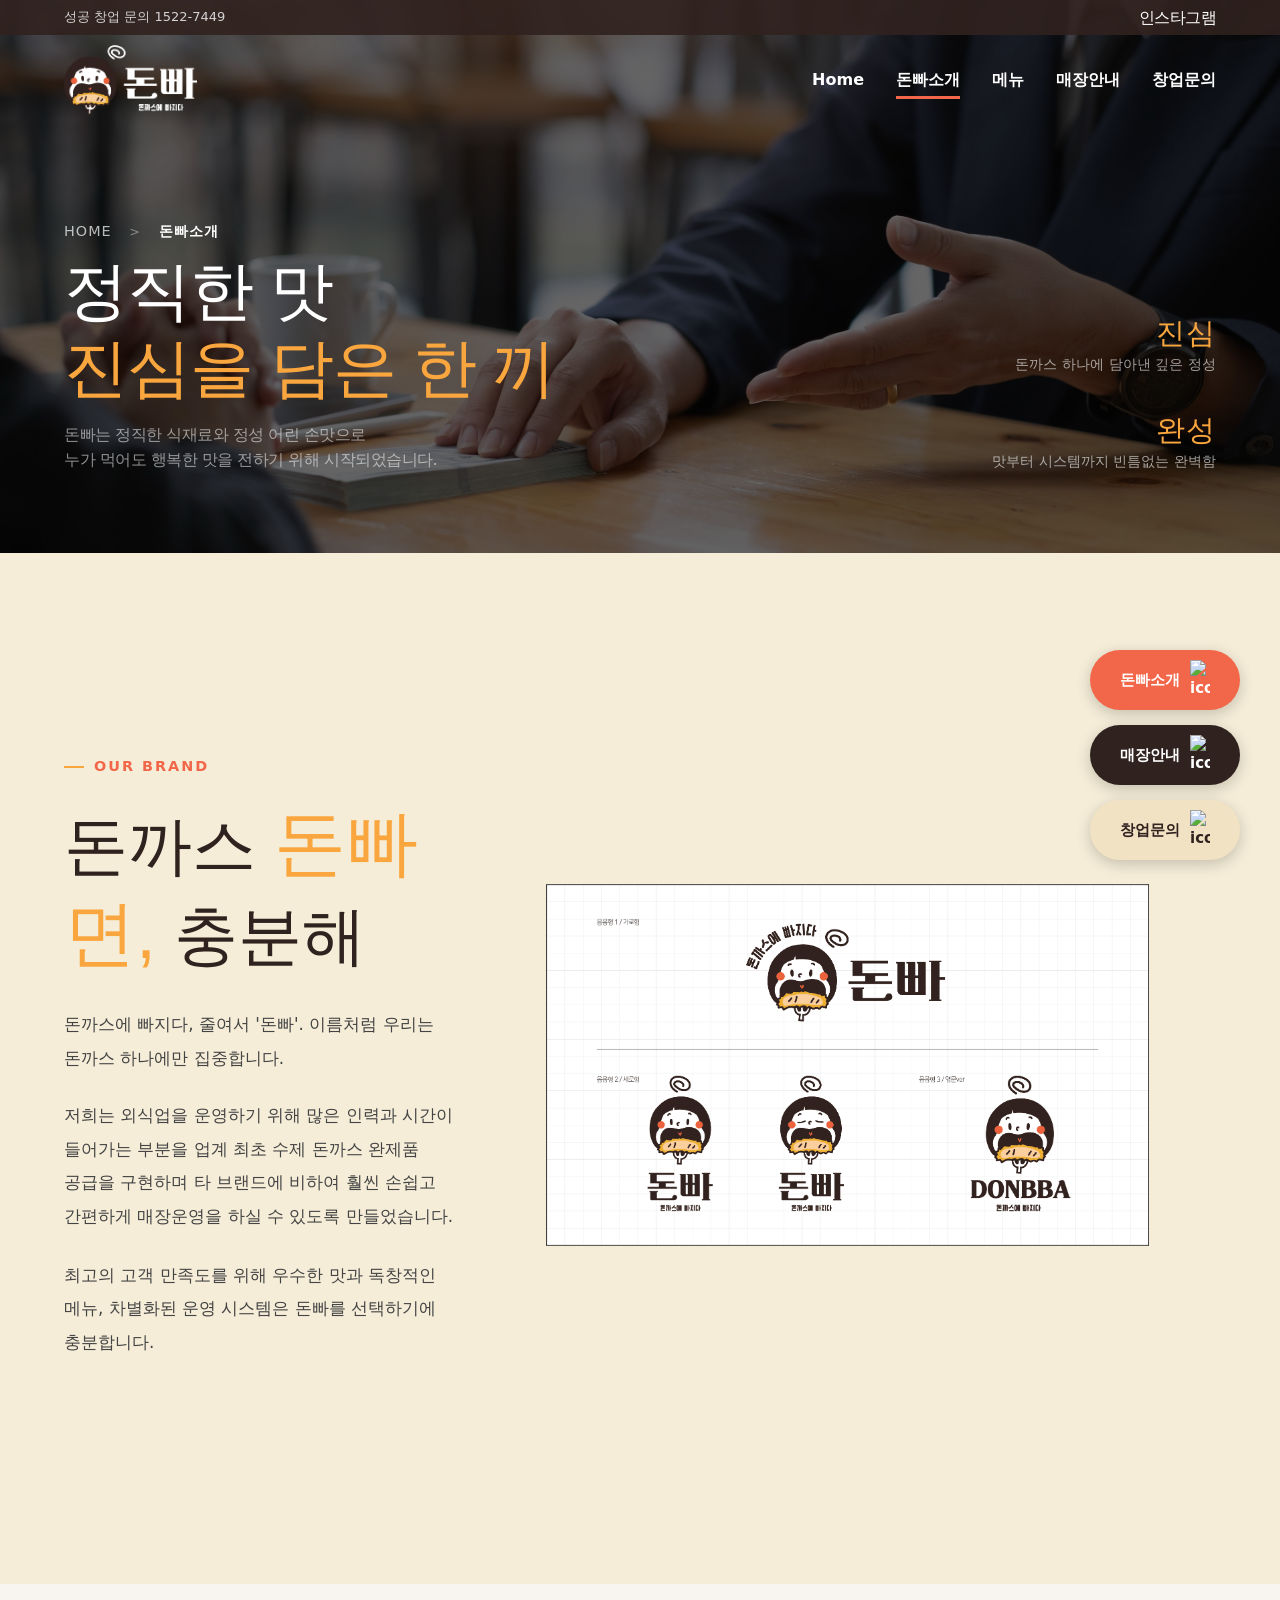
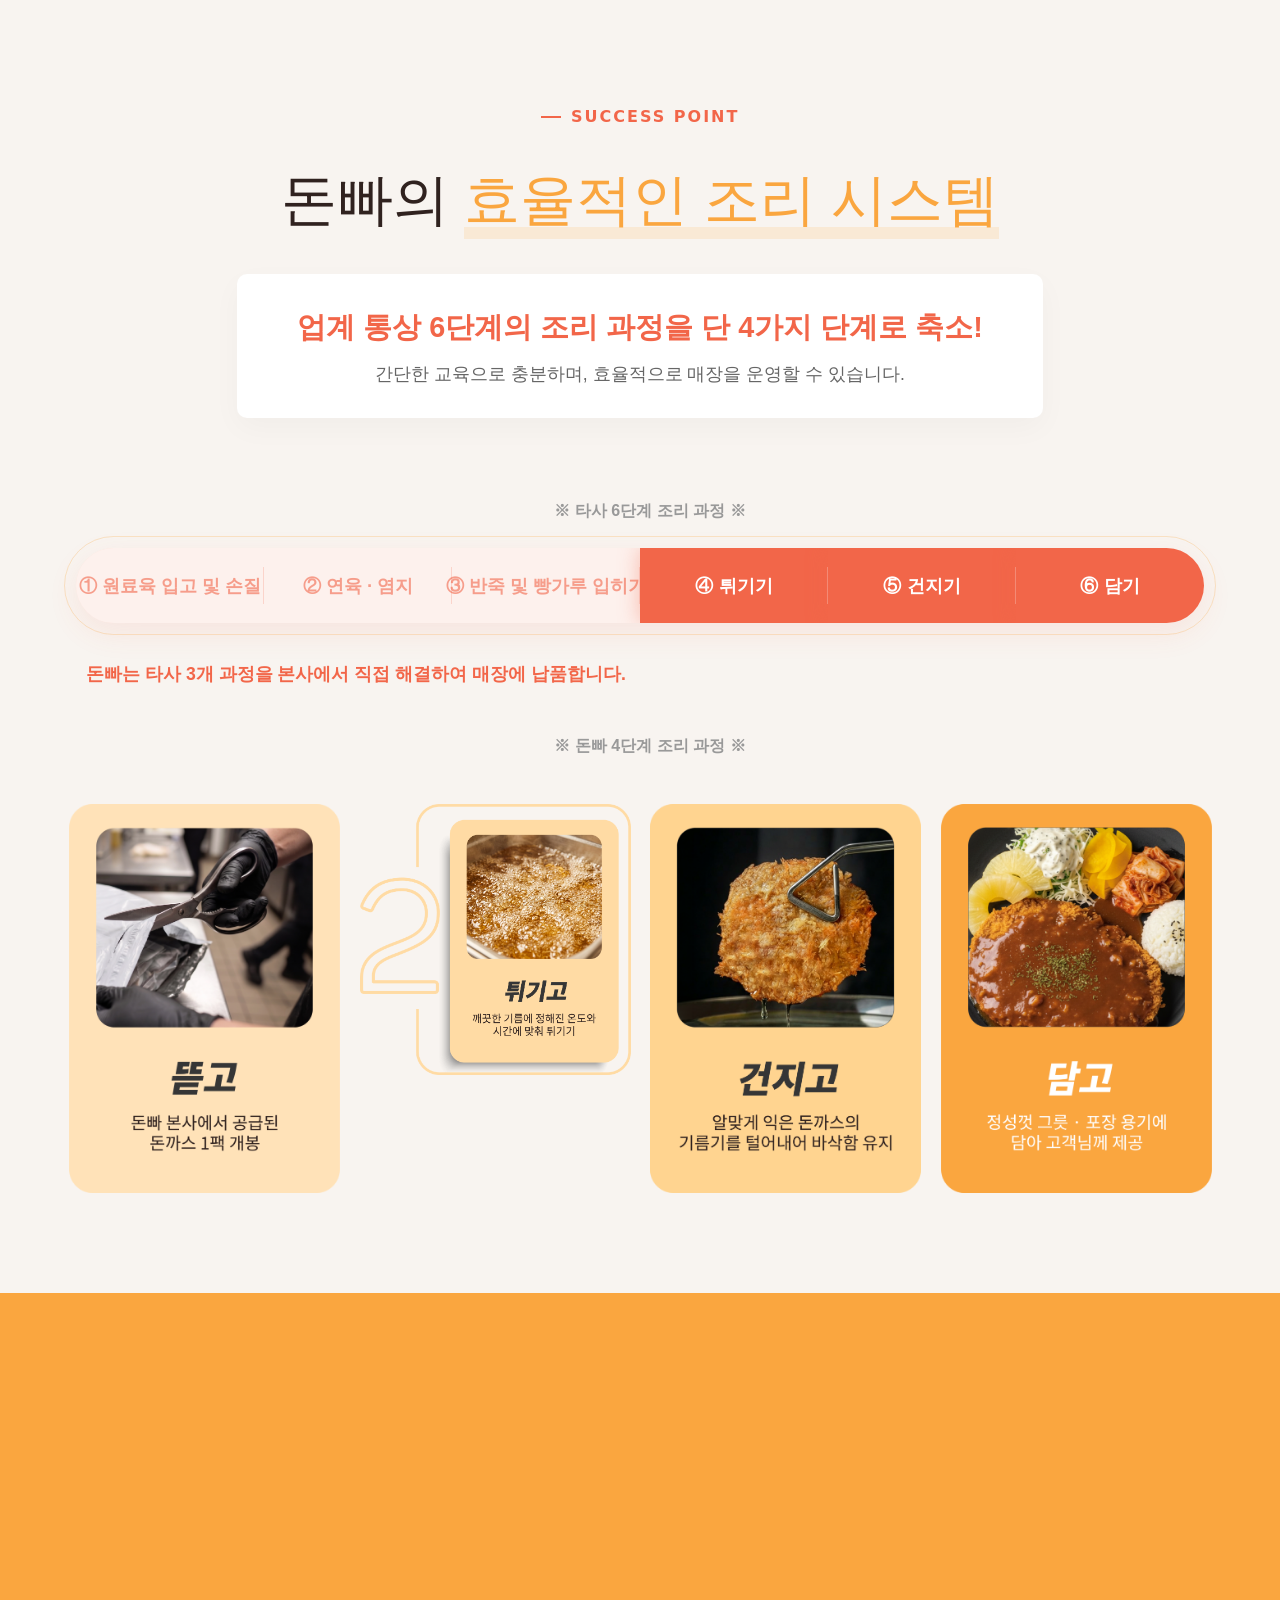
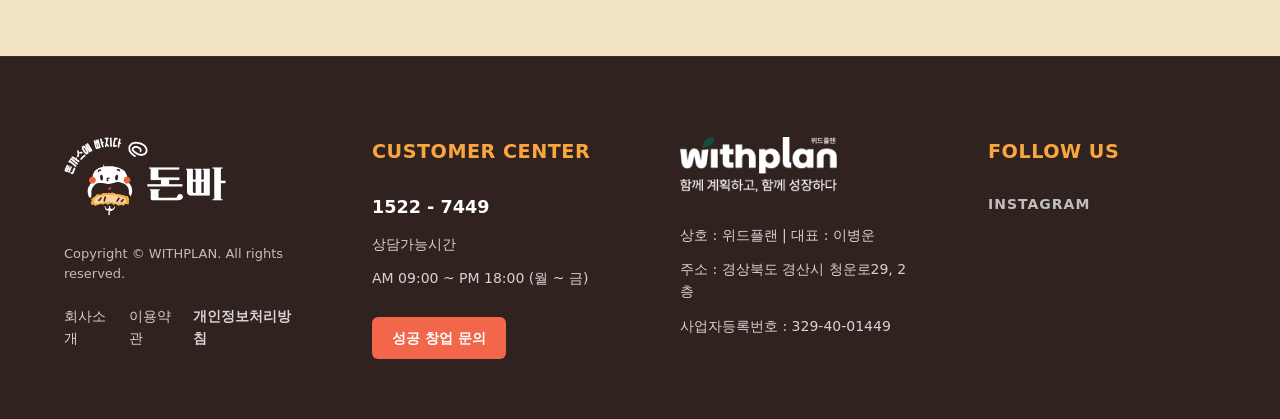
==== about.html @ 7553da56 "5월 4일 수정 1차" ====
<!DOCTYPE html>
<html lang="ko">

<head>
    <meta charset="UTF-8">
    <meta name="viewport" content="width=device-width, initial-scale=1.0">
    <title>돈빠소개 | 돈까스에 빠지다</title>
    <link rel="stylesheet" href="css/common.css">
    <link rel="stylesheet" href="css/about.css">
    <link rel="icon" href="Image/파비콘.svg" type="image/svg+xml">
    <link href="https://cdn.jsdelivr.net/npm/remixicon@3.5.0/fonts/remixicon.css" rel="stylesheet">
</head>

<body>
    <div class="top-bar">
        <div class="info">성공 창업 문의 1522-7449</div>
        <div class="sns">
            <a href="https://www.instagram.com/don_bba/" target="_blank" rel="noopener noreferrer">
                <i class="ri-instagram-line"></i> <span>인스타그램</span>
            </a>
        </div>
    </div>
    <header id="main-header">
        <div class="logo">
            <a href="index.html">
                <img src="Image/돈빠_로고_화이트.png" alt="돈빠 로고">
            </a>
        </div>
        <nav>
            <ul class="nav-links">
                <li><a href="index.html">Home</a></li>
                <li><a href="about.html" class="active">돈빠소개</a></li>
                <li><a href="menu.html">메뉴</a></li>
                <li><a href="store.html">매장안내</a></li>
                <li><a href="franchise.html">창업문의</a></li>
            </ul>
        </nav>
    </header>

    <div class="floating-banners">
        <a href="about.html" class="floating-banner banner-red">돈빠소개 <img
                src="https://img.icons8.com/ios-filled/50/ffffff/book.png" alt="icon"></a>
        <a href="store.html" class="floating-banner banner-black">매장안내 <img
                src="https://img.icons8.com/ios-filled/50/ffffff/exterior.png" alt="icon"></a>
        <a href="franchise.html" class="floating-banner banner-yellow">창업문의 <img
                src="https://img.icons8.com/ios-filled/50/000000/news.png" alt="icon"></a>
    </div>

    <section class="sub-hero" style="background-image: url('Image/회사소개_대문.webp');">
        <div class="sub-hero-overlay"></div>
        <div class="menu-hero-container">
            <div class="menu-hero-content-left reveal">
                <div class="menu-hero-breadcrumb">
                    <a href="index.html">HOME</a> <span>&gt;</span> <a href="about.html">돈빠소개</a>
                </div>
                <h1 class="menu-hero-title">
                    <span class="text-white">정직한 맛</span><br>
                    <span class="text-primary">진심을 담은 한 끼</span>
                </h1>
                <p class="menu-hero-desc">
                    돈빠는 정직한 식재료와 정성 어린 손맛으로<br>
                    누가 먹어도 행복한 맛을 전하기 위해 시작되었습니다.
                </p>
            </div>
            <div class="menu-hero-content-right reveal">
                <div class="menu-hero-stat">
                    <div class="stat-value brand-font">진심</div>
                    <div class="stat-label">돈까스 하나에 담아낸 깊은 정성</div>
                </div>
                <div class="menu-hero-stat">
                    <div class="stat-value brand-font">완성</div>
                    <div class="stat-label">맛부터 시스템까지 빈틈없는 완벽함</div>
                </div>
            </div>
        </div>
    </section>

    <main>
        <section class="section reveal">
            <div class="container">
                <div class="brand-section">
                    <div class="brand-text">
                        <div class="subtitle" style="margin-bottom: 20px;">OUR BRAND</div>
                        <h2 class="brand-title">
                            돈까스 <em>돈빠면,</em> <span>충분해</span>
                        </h2>
                        <p class="brand-body" style="font-weight: 500; margin-bottom: 24px;">돈까스에 빠지다, 줄여서 '돈빠'. 이름처럼
                            우리는
                            돈까스 하나에만 집중합니다.</p>
                        <p class="brand-body">
                            저희는 외식업을 운영하기 위해 많은 인력과 시간이 들어가는 부분을 업계 최초 수제 돈까스 완제품 공급을 구현하며 타 브랜드에 비하여 훨씬 손쉽고 간편하게 매장운영을
                            하실 수 있도록 만들었습니다.
                        </p>
                        <p class="brand-body">
                            최고의 고객 만족도를 위해 우수한 맛과 독창적인 메뉴, 차별화된 운영 시스템은 돈빠를 선택하기에 충분합니다.
                        </p>

                    </div>

                    <div class="brand-feature-graphic">
                        <picture>
                            <source srcset="Image/돈빠_로고_유형_모바일.webp" media="(max-width: 768px)">
                            <img src="Image/돈빠_로고_유형.webp" alt="돈빠 공식 로고" class="brand-logo-img">
                        </picture>
                    </div>
                </div>
            </div>
        </section> <!-- Close the BRAND section -->

        <section class="cooking-system-section reveal">
            <div class="container">
                <div class="cooking-system-header">
                    <span class="subtitle reveal">SUCCESS POINT</span>
                    <h2 class="cooking-system-title">돈빠의 <span>효율적인 조리 시스템</span></h2>
                    <div class="cooking-system-subtitle-box">
                        <h3>업계 통상 6단계의 조리 과정을<br class="mobile-br"> 단 4가지 단계로 축소!</h3>
                        <p>간단한 교육으로 충분하며, 효율적으로 <br class="mobile-br">매장을 운영할 수 있습니다.</p>
                    </div>
                </div>

                <div class="comparison-container reveal">
                    <div class="bar-label-top">※ 타사 6단계 조리 과정 ※</div>
                    <div class="comparison-bar-wrapper">
                        <div class="comparison-bar">
                            <div class="bar-item muted reveal">① 원료육 입고 <br class="mobile-br"> 및 손질</div>
                            <div class="bar-item muted reveal">② 연육 · 염지</div>
                            <div class="bar-item muted reveal">③ 반죽 및 <br class="mobile-br">빵가루 입히기</div>
                            <div class="mobile-comparison-msg">
                                <i class="ri-arrow-up-s-line"></i>
                                <span>돈빠는 타사 3개 과정을 본사에서 직접 해결하여 <br class="mobile-br"> 매장에 납품합니다.</span>
                            </div>
                            <div class="bar-item highlight reveal">④ 튀기기</div>
                            <div class="bar-item highlight reveal">⑤ 건지기</div>
                            <div class="bar-item highlight reveal">⑥ 담기</div>
                        </div>
                    </div>

                    <div class="comparison-info-text">
                        <i class="ri-checkbox-circle-fill"></i>
                        돈빠는 타사 3개 과정을 본사에서 직접 해결하여 매장에 납품합니다.
                    </div>
                </div>

                <div class="bar-label-top cooking-system-grid-label">※ 돈빠 4단계 조리 과정 ※</div>
                <div class="cooking-steps-grid reveal">
                    <!-- Step 1 -->
                    <div class="step-card reveal">
                        <div class="step-img-box">
                            <img src="Image/about/1단계.webp" alt="1단계">
                        </div>
                    </div>

                    <!-- Step 2 -->
                    <div class="step-card reveal">
                        <div class="step-img-box">
                            <img src="Image/about/2단계.webp" alt="2단계">
                        </div>
                    </div>

                    <!-- Step 3 -->
                    <div class="step-card reveal">
                        <div class="step-img-box">
                            <img src="Image/about/3단계.webp" alt="3단계">
                        </div>
                    </div>

                    <!-- Step 4 -->
                    <div class="step-card reveal">
                        <div class="step-img-box">
                            <img src="Image/about/4단계.webp" alt="4단계">
                        </div>
                    </div>
                </div>
            </div>

            <div class="efficiency-grid">
                <div class="efficiency-container">
                    <div class="efficiency-item reveal">
                        <div class="efficiency-icon">
                            <i class="ri-money-dollar-circle-line"></i>
                        </div>
                        <div class="efficiency-text">
                            <h5>인건비 절감 <span class="eng-tag">LABOR SAVING</span></h5>
                            <p>쉽고 간단한 조리 방식으로 인력을 최소화하여 <br class="pc-br">매장의 인건비 부담을<br class="mobile-br">획기적으로 낮췄습니다.</p>
                        </div>
                    </div>
                    <div class="efficiency-item reveal">
                        <div class="efficiency-icon">
                            <i class="ri-time-line"></i>
                        </div>
                        <div class="efficiency-text">
                            <h5>조리시간 단축 <span class="eng-tag">TIME SAVING</span></h5>
                            <p>간편한 조리 공정으로 고객 대기 시간을 줄이고 높은 회전율로 매장의 수익성을 높입니다.</p>
                        </div>
                    </div>
                    <div class="efficiency-item reveal">
                        <div class="efficiency-icon">
                            <i class="ri-hand-heart-line"></i>
                        </div>
                        <div class="efficiency-text">
                            <h5>업무강도 완화 <span class="eng-tag">EFFORT SAVING</span></h5>
                            <p>본사에서 원재료를 공급하여 매장에서의 조리 난이도와 노동 강도를 대폭 줄였습니다.</p>
                        </div>
                    </div>
                </div>
            </div>
        </section>

        <section class="history-section">
            <div class="container">
                <div class="section-title-wrap">
                    <span class="subtitle reveal">OUR JOURNEY</span>
                    <h2 class="history-title reveal">돈빠의 맞춤형 <em>성공 창업!</em></h2>
                </div>

                <div class="history-list">
                    <!-- Item 1 -->
                    <div class="history-item reveal">
                        <div class="history-left">
                            <div class="history-num">01</div>
                            <div class="history-title-box">
                                <span class="history-date">SYSTEM 01</span>
                                <h4>1인 소자본 창업<br>키오스크 & 태블릿 시스템</h4>
                            </div>
                        </div>
                        <div class="history-right">
                            <p>최신 무인 결제 및 셀프서비스 방식으로 인건비 부담은 획기적으로 낮추고 매장 운영 효율은 극대화했습니다.</p>
                        </div>
                    </div>

                    <!-- Item 2 -->
                    <div class="history-item reveal">
                        <div class="history-left">
                            <div class="history-num">02</div>
                            <div class="history-title-box">
                                <span class="history-date">COST SAVING 02</span>
                                <h4>최소비용 업종변경 가능</h4>
                            </div>
                        </div>
                        <div class="history-right">
                            <p>기존에 사용하시던 인테리어와 집기를 최대한 활용할 수 있도록 설계하여, 초기 투자 비용의 불필요한 거품을 뺏습니다.</p>
                        </div>
                    </div>

                    <!-- Item 3 -->
                    <div class="history-item reveal">
                        <div class="history-left">
                            <div class="history-num">03</div>
                            <div class="history-title-box">
                                <span class="history-date">FREEDOM 03</span>
                                <h4>인테리어 자체 시공 가능</h4>
                            </div>
                        </div>
                        <div class="history-right">
                            <p>가맹 본사는 인테리어 회사가 아닙니다. 인테리어 및 집기류 전체 자체 시공을 적극 권장합니다.</p>
                        </div>
                    </div>

                    <!-- Item 4 -->
                    <div class="history-item reveal">
                        <div class="history-left">
                            <div class="history-num">04</div>
                            <div class="history-title-box">
                                <span class="history-date">SYSTEM 04</span>
                                <h4>투자형 매장 창업 가능</h4>
                            </div>
                        </div>
                        <div class="history-right">
                            <p>본사에서 제공하는 규격화된 제품과 표준화된 레시피를 통해 초보자도 손쉬운 조리가 가능하며, 투자형 매장 창업이 가능합니다.</p>
                        </div>
                    </div>
                    <div class="history-footer reveal">
                        <h3>본사의 체계적인 <br class="mo-br">시스템으로 <em>든든하게!</em></h3>
                        <p>매장 상황을 직접파악하고 <br class="mo-br">점주님과 함께 문제를 해결하며<br>지속 가능한 성장을 만들어갑니다.</p>
                    </div>
                </div> <!-- End container -->
        </section>

    </main>

    <footer>
        <div class="footer-container">
            <!-- Brand Column -->
            <div class="footer-brand">
                <div class="footer-logo">
                    <img src="Image/돈빠_로고_푸터.png" alt="돈빠 로고">
                </div>
                <div class="footer-copyright">
                    Copyright © WITHPLAN. All rights reserved.
                </div>
                <div class="footer-brand-links">
                    <a href="about.html">회사소개</a>
                    <a href="terms.html">이용약관</a>
                    <a href="privacy.html" class="bold">개인정보처리방침</a>
                </div>
            </div>

            <!-- Customer Center Column -->
            <div class="footer-customer">
                <h4 class="footer-col-title">CUSTOMER CENTER</h4>
                <ul class="footer-info-list">
                    <li><strong>1522 - 7449</strong></li>
                    <li>상담가능시간</li>
                    <li>AM 09:00 ~ PM 18:00 (월 ~ 금)</li>
                </ul>
                <a href="franchise.html" class="footer-btn">성공 창업 문의</a>
            </div>

            <!-- Company Info Column -->
            <div class="footer-company">
                <div class="footer-company-logo">
                    <img src="Image/logo_withplan.png" alt="Withplan Logo">
                </div>
                <ul class="footer-info-list">
                    <li>상호 : 위드플랜 | 대표 : 이병운</li>
                    <li>주소 : 경상북도 경산시 청운로29, 2층</li>
                    <li>사업자등록번호 : 329-40-01449</li>
                </ul>
            </div>

            <!-- Follow Us Column -->
            <div class="footer-follow">
                <h4 class="footer-col-title">FOLLOW US</h4>
                <div class="footer-social-links">
                    <a href="https://www.instagram.com/don_bba/" target="_blank">INSTAGRAM</a>
                </div>
            </div>
        </div>
    </footer>

    <script src="js/common.js"></script>
</body>

</html>
---- css/common.css ----
@import url('//fonts.googleapis.com/earlyaccess/notosanskr.css');

@font-face {
    font-family: 'HsSaemaul';
    src: url('https://cdn.jsdelivr.net/gh/projectnoonnu/noonfonts_2108@1.1/HSSaemaul-Regular.woff') format('woff');
    font-weight: normal;
    font-display: swap;
}

:root {

    --primary-color: #FAA63F;
    /* Main 1 */
    --primary-hover: #F26649;
    /* Sub 1 as hover */
    --bg-color: #F5EDD8;

    --text-color: #30221F;
    /* Main 2 */

    --text-muted: #F26649;
    /* Sub 1 */
    --white: #FFFFFF;
    /* Sub 2 */
    --glass-bg: rgba(255, 255, 255, 0.8);
    --shadow: 0 10px 30px rgba(0, 0, 0, 0.08);

    --section-padding: 100px 5%;
    --container-width: 1500px;

    --transition: transform 0.3s cubic-bezier(0.4, 0, 0.2, 1), opacity 0.3s cubic-bezier(0.4, 0, 0.2, 1), background-color 0.3s cubic-bezier(0.4, 0, 0.2, 1), border-color 0.3s cubic-bezier(0.4, 0, 0.2, 1);

    --delay-1: 0.1s;
    --delay-2: 0.2s;
    --delay-3: 0.3s;
}

/* Global Modal System */
.modal {
    display: none;
    position: fixed;
    z-index: 3000;
    left: 0;
    top: 0;
    width: 100%;
    height: 100%;
    background-color: rgba(0, 0, 0, 0.9);
    align-items: center;
    justify-content: center;
    opacity: 0;
    transition: opacity 0.3s ease-out;
}

.modal.show {
    display: flex;
    opacity: 1;
}

.modal-content {
    width: auto;
    max-width: 95%;
    max-height: 95vh;
    border-radius: 12px;
    box-shadow: 0 0 30px rgba(0, 0, 0, 0.5);
    background: #fff;
    padding: 40px;
    transform: scale(0.95);
    transition: transform 0.3s cubic-bezier(0.34, 1.56, 0.64, 1);
    overflow-y: auto;
}

.modal-image .modal-content {
    background: transparent !important;
    border: none !important;
    padding: 0 !important;
    max-width: 95%;
    max-height: 95vh;
    width: auto !important;
    height: auto !important;
    border-radius: 0;
    box-shadow: none;
    overflow: visible;
    object-fit: contain;
}

.modal-image .modal-content img,
.modal-image img.modal-content {
    display: block;
    max-width: 100%;
    max-height: 95vh;
    width: auto;
    height: auto;
    object-fit: contain;
}


.modal.show .modal-content {
    transform: scale(1);
}

.close-modal {
    position: absolute;
    top: 30px;
    right: 40px;
    color: #f1f1f1;
    font-size: 45px;
    font-weight: 300;
    cursor: pointer;
    transition: color 0.3s;
    z-index: 3001;
    line-height: 1;
}

.close-modal:hover {
    color: var(--primary-color);
}

* {
    margin: 0;
    padding: 0;
    box-sizing: border-box;
}

html {
    overflow-x: hidden;
}

body {
    font-family: 'Noto Sans KR', -apple-system, BlinkMacSystemFont, system-ui, Roboto, sans-serif;
    background-color: var(--bg-color);
    color: var(--text-color);
    line-height: 1.6;
    overflow-x: hidden;
    animation: fadeInPage 0.8s ease-in-out;
}

@keyframes fadeInPage {
    from {
        opacity: 0;
    }

    to {
        opacity: 1;
    }
}

h1,
h2,
h3,
.brand-font {
    font-family: 'HsSaemaul', sans-serif;
    font-weight: 700;
}

a {
    text-decoration: none;
    color: inherit;
    transition: var(--transition);
}

ul {
    list-style: none;
}

.container {
    max-width: var(--container-width);
    margin: 0 auto;
    width: 100%;
}

.top-bar {
    height: 35px;
    background: rgba(48, 34, 31, 0.9);
    color: var(--white);
    font-size: 13px;
    display: flex;
    align-items: center;
    justify-content: space-between;
    padding: 0 5%;
    position: fixed;
    top: 0;
    left: 0;
    width: 100%;
    z-index: 1001;
}

.top-bar .info {
    opacity: 0.8;
}

.top-bar .sns {
    display: flex;
    gap: 15px;
}

.top-bar .sns a {
    opacity: 1;
    display: flex;
    align-items: center;
    gap: 5px;
    height: 100%;
}

.top-bar .sns a i {
    font-size: 1rem;
    line-height: 1;
}

.top-bar .sns a span {
    font-size: 16px;
    font-weight: 500;
    line-height: 1;
    margin-bottom: -1px;
    /* Visual baseline adjustment */
    letter-spacing: -0.5px;
}

header {
    position: fixed;
    top: 35px;
    left: 0;
    width: 100%;
    height: 90px;
    display: flex;
    align-items: center;
    justify-content: space-between;
    padding: 0 5%;
    background: transparent;
    z-index: 1000;
    transition: var(--transition);
    animation: fadeInDown 0.8s ease-out forwards;

}

@keyframes fadeInDown {
    from {
        opacity: 0;
        transform: translateY(-20px);
    }

    to {
        opacity: 1;
        transform: translateY(0);
    }
}

header.scrolled {
    background: rgba(48, 34, 31, 0.9);
    height: 80px;
    box-shadow: 0 2px 10px rgba(0, 0, 0, 0.1);
}

header.scrolled .logo,
header.scrolled .nav-links li a {
    color: #ffffff;
}

.logo {
    display: flex;
    align-items: center;
}

.logo a {
    display: flex;
    align-items: center;
}

.logo img {
    height: 70px;
    width: auto;
    transition: var(--transition);
}

header.scrolled .logo img {
    height: 60px;
}

.nav-links {
    display: flex;
    gap: clamp(15px, 2.5vw, 35px);
    margin-left: auto;
}

.nav-links li {
    animation: fadeInDown 0.8s ease-out forwards;
    opacity: 0;
}

.nav-links li:nth-child(1) {
    animation-delay: 0.1s;
}

.nav-links li:nth-child(2) {
    animation-delay: 0.2s;
}

.nav-links li:nth-child(3) {
    animation-delay: 0.3s;
}

.nav-links li:nth-child(4) {
    animation-delay: 0.4s;
}

.nav-links li:nth-child(5) {
    animation-delay: 0.5s;
}

.nav-links li:nth-child(6) {
    animation-delay: 0.6s;
}

.nav-links li a {
    color: var(--white);
    font-weight: 600;
    font-size: 16px;
    position: relative;
    padding: 10px 0;
}

.nav-links li a::after {
    content: '';
    position: absolute;
    bottom: 0;
    left: 0;
    width: 0;
    height: 3px;
    background: #F26649;
    /* Sub 1 Color */
    transition: var(--transition);
}

.nav-links li a:hover::after,
.nav-links li a.active::after {
    width: 100%;
}

.menu-toggle {
    display: none;
    flex-direction: column;
    justify-content: space-between;
    width: 30px;
    height: 20px;
    cursor: pointer;
    z-index: 1001;
}

.menu-toggle span {
    display: block;
    width: 100%;
    height: 3px;
    background: var(--text-color);
    border-radius: 3px;
    transition: var(--transition);
}

.menu-toggle.active span:nth-child(1) {
    transform: translateY(8.5px) rotate(45deg);
}

.menu-toggle.active span:nth-child(2) {
    opacity: 0;
}

.menu-toggle.active span:nth-child(3) {
    transform: translateY(-8.5px) rotate(-45deg);
}

.ticker-bar {
    width: 100%;
    height: 50px;
    background: #30221F;
    overflow: hidden;
    display: flex;
    align-items: center;
    border-top: 1px solid rgba(255, 255, 255, 0.05);
}

.ticker-track {
    display: flex;
    white-space: nowrap;
    animation: ticker-infinite 40s linear infinite;
}

.ticker-track span {
    color: #F5EDD8;
    font-size: 14px;
    font-weight: 500;
    padding: 0 30px;
    display: flex;
    align-items: center;
}

.ticker-track .dot {
    color: var(--primary-color);
    font-size: 18px;
    padding: 0;
}

@keyframes ticker-infinite {
    0% {
        transform: translateX(0);
    }

    100% {
        transform: translateX(-33.333%);
    }
}

@media (max-width: 768px) {
    .ticker-bar {
        height: 45px;
    }
}

.floating-banners {
    position: fixed;
    right: 40px;
    bottom: 40px;
    display: flex;
    flex-direction: column;
    gap: 15px;
    z-index: 999;
}

.floating-banner {
    width: 150px;
    height: 60px;
    border-radius: 100px;
    display: flex;
    align-items: center;
    justify-content: center;
    color: var(--white);
    font-size: 15px;
    font-weight: 600;
    box-shadow: 0 4px 15px rgba(0, 0, 0, 0.2);
    cursor: pointer;
    transition: var(--transition);
}

.floating-banner:hover {
    transform: scale(1.05);
}

.banner-red {
    background: #F26649;
    /* Sub 1 */
}

.banner-black {
    background: #30221F;
}

.banner-yellow {
    background: #F2E2C4;
    color: var(--text-color);
}

.floating-banner img {
    width: 20px;
    margin-left: 10px;
}

footer {
    background: #30221F;
    color: var(--white);
    padding: 80px 5% 60px;
    font-size: 14px;
    border-top: 1px solid rgba(255, 255, 255, 0.05);
}

.footer-container {
    max-width: var(--container-width);
    margin: 0 auto;
    display: grid;
    grid-template-columns: repeat(4, 1fr);
    gap: 80px;
}

.footer-col-title {
    font-size: 1.2rem;
    font-weight: 700;
    margin-bottom: 25px;
    color: var(--primary-color);
    letter-spacing: 0.5px;
}

/* Brand Column */
.footer-brand .footer-logo {
    margin-bottom: 20px;
}

.footer-brand .footer-logo img {
    height: 80px;
    width: auto;
}

.footer-brand .footer-copyright {
    font-size: 13px;
    opacity: 0.7;
    margin-bottom: 15px;
}

.footer-brand-links {
    display: flex;
    gap: 15px;
    font-size: 14px;
    margin-top: 20px;
}

.footer-brand-links a {
    opacity: 0.8;
}

.footer-brand-links a.bold {
    font-weight: 700;
}

/* Info List Style */
.footer-info-list {
    list-style: none;
}

.footer-info-list li {
    margin-bottom: 12px;
    line-height: 1.6;
    color: rgba(255, 255, 255, 0.8);
}

.footer-info-list li strong {
    color: var(--white);
    display: block;
    margin-bottom: 3px;
    font-size: 1.1rem;
}

.footer-bank-info {
    margin-bottom: 20px;
}

.footer-bank-info p {
    margin-bottom: 5px;
    font-weight: 600;
}

/* Buttons */
.footer-btn {
    display: inline-block;
    background: var(--primary-hover);
    /* Using the warm red color for the button */
    color: white;
    padding: 10px 20px;
    border-radius: 6px;
    font-weight: 700;
    margin-top: 15px;
    transition: var(--transition);
}

.footer-btn:hover {
    transform: translateY(-2px);
    box-shadow: 0 5px 15px rgba(242, 102, 73, 0.3);
}

/* Social Column */
.footer-social-links {
    display: flex;
    flex-direction: column;
    gap: 12px;
}

.footer-social-links a {
    text-transform: uppercase;
    font-weight: 600;
    letter-spacing: 1px;
    opacity: 0.7;
    transition: var(--transition);
}

.footer-social-links a:hover {
    opacity: 1;
    color: var(--primary-color);
}

@media screen and (max-width: 1200px) {
    .footer-container {
        grid-template-columns: repeat(2, 1fr);
        gap: 40px;
    }
}

@media screen and (max-width: 768px) {
    footer {
        padding: 50px 20px;
    }

    .footer-container {
        grid-template-columns: 1fr;
        gap: 40px;
    }

    .footer-col-title {
        margin-bottom: 15px;
    }
}

@media (max-width: 991px) {
    .grid {
        grid-template-columns: repeat(2, 1fr);
    }

    .hero h1 {
        font-size: 3.5rem;
    }
}

@media (max-width: 1024px) {
    .menu-toggle {
        display: none !important;
    }

    header {
        height: auto;
        min-height: 50px;
        flex-direction: row;
        padding: 12px 5%;
        gap: 0;
        justify-content: center;
    }

    header.scrolled {
        height: auto;
        padding: 10px 5%;
    }

    .logo {
        display: none !important;
    }

    .nav-links {
        position: static;
        width: 100%;
        height: auto;
        background: transparent;
        backdrop-filter: none;
        -webkit-backdrop-filter: none;
        flex-direction: row;
        justify-content: center;
        align-items: center;
        gap: 18px;
        opacity: 1;
        pointer-events: auto;
        display: flex;
        padding: 0;
        margin: 0;
        z-index: 1;
    }

    .nav-links li {
        opacity: 1;
        transform: none;
        animation: none;
    }

    .nav-links li a {
        font-size: 16px;
        font-weight: 700;
        color: var(--white);
        padding: 5px 0;
        white-space: nowrap;
    }

    header.scrolled .nav-links li a {
        color: var(--white);
    }

    @keyframes slideDownFadeIn {
        0% {
            opacity: 0;
            transform: translateY(-20px);
        }

        100% {
            opacity: 1;
            transform: translateY(0);
        }
    }

    .grid {
        grid-template-columns: 1fr;
    }

    .hero h1 {
        font-size: 2.8rem;
    }

    .hero p {
        font-size: 1rem;
    }

    .section {
        padding: 60px 5%;
    }

    .store-list-container {
        grid-template-columns: 1fr;
        height: auto;
    }

    .map-placeholder {
        order: -1;
        height: 300px;
    }
}

.sub-hero {
    min-height: 450px;
    height: auto;
    display: flex;
    align-items: center;
    justify-content: center;
    position: relative;
    padding: 130px 5% 80px; /* 헤더 높이만큼 상단 패딩 추가 */
    overflow: hidden;
    color: var(--white);
    background-size: cover;
    background-position: center;
    text-align: center;
}

.sub-hero-overlay {
    position: absolute;
    top: 0;
    left: 0;
    width: 100%;
    height: 100%;
    background: rgba(0, 0, 0, 0.6); /* 오버레이 농도 최적화 */
    z-index: 1;
}

.sub-hero-content {
    position: relative;
    z-index: 2;
}

.sub-hero h1 {
    font-size: 4rem;
    margin-bottom: 15px;
}

.sub-hero p {
    font-size: 1.0rem;
    opacity: 0.9;
}

.menu-hero-container {
    display: flex;
    justify-content: space-between;
    align-items: flex-end;
    width: 100%;
    padding-top: 30px;
    position: relative;
    z-index: 2;
    text-align: left;
}

.menu-hero-content-left {
    display: flex;
    flex-direction: column;
}

.menu-hero-breadcrumb {
    color: rgba(255, 255, 255, 0.7);
    font-size: 0.9rem;
    font-weight: 500;
    margin-top: 60px;
    margin-bottom: 10px;
    letter-spacing: 1px;
}

.menu-hero-breadcrumb a {
    color: inherit;
    transition: var(--transition);
    position: relative;
    padding-bottom: 2px;
}

.menu-hero-breadcrumb a:hover {
    color: #ffffff;
}

.menu-hero-breadcrumb a::after {
    content: '';
    position: absolute;
    bottom: 0;
    left: 0;
    width: 0;
    height: 1px;
    background: #ffffff;
    transition: var(--transition);
}

.menu-hero-breadcrumb a:hover::after {
    width: 100%;
}

.menu-hero-breadcrumb a:last-child {
    color: #FFFFFF;
    font-weight: 700;
}

.menu-hero-breadcrumb a:last-child::after {
    background: #FAA63F;
}

.menu-hero-breadcrumb span {
    margin: 0 12px;
    color: rgba(255, 255, 255, 0.4);
    font-size: 0.8rem;
}

.menu-hero-title {
    font-size: 4.5rem;
    line-height: 1.2;
    margin-bottom: 25px;
    font-weight: 100;
    letter-spacing: -1px;
}

.menu-hero-title .text-white {
    color: var(--white);
}

.menu-hero-title .text-primary {
    color: #FAA63F;
}

.menu-hero-desc {
    color: rgba(255, 255, 255, 0.6);
    font-size: 1.1rem;
    line-height: 1.6;
    letter-spacing: -0.5px;
}

.menu-hero-content-right {
    display: flex;
    flex-direction: column;
    gap: 40px;
    text-align: right;
}

.menu-hero-content-right.reveal {
    transition-delay: 0.3s;

}

.menu-hero-stat {
    display: flex;
    flex-direction: column;
}

.stat-value {
    color: #FAA63F;
    font-size: 1.8rem;

    line-height: 1;
    font-weight: 100;
    letter-spacing: 1px;
}

.stat-label {
    color: rgba(255, 255, 255, 0.6);
    font-size: 0.9rem;
    margin-top: 5px;
}

@media (max-width: 991px) {
    .menu-hero-container {
        flex-direction: column;
        align-items: flex-start;
        gap: 40px;
        padding: 60px 0;
    }

    .menu-hero-title {
        font-size: 3rem;
    }

    .menu-hero-content-right {
        text-align: left;
        flex-direction: row;
        gap: 30px;
    }
}

@media (max-width: 768px) {
    .stat-value {
        font-size: 1.6rem;
    }
}

.process-grid {
    display: grid;
    grid-template-columns: repeat(3, 1fr);
    gap: 80px 40px;
    margin-top: 20px;
    position: relative;
    width: 100%;
}

.process-item {
    position: relative;
    text-align: left;
    background: #FFF8EC;
    padding: 60px 40px;
    border-radius: 30px;
    box-shadow: 0 10px 30px rgba(0, 0, 0, 0.03);
    border: 1px solid rgba(0, 0, 0, 0.03);
    transition: all 0.4s cubic-bezier(0.175, 0.885, 0.32, 1.275);
    overflow: hidden;
}

.process-item:hover {
    transform: translateY(-12px);
    box-shadow: 0 20px 50px rgba(201, 114, 10, 0.12);
    border-color: rgba(201, 114, 10, 0.2);
    z-index: 2;
}

.process-num {
    font-size: 6rem;
    font-weight: 900;
    color: rgba(44, 32, 22, 0.04);
    position: absolute;
    top: 10px;
    left: 30px;
    margin: 0;
    line-height: 1;
    z-index: 1;
    font-family: 'HsSaemaul', sans-serif;
}

.process-icon {
    font-size: 2.2rem;
    color: #FAA63F;
    margin-top: 40px;
    position: relative;
    z-index: 2;
    display: block;
}

.process-item h4 {
    font-size: 1.4rem;
    font-weight: 800;
    margin-bottom: 15px;
    color: #30221F;
}

.process-item p {
    font-size: 1.1rem;
    line-height: 1.7;
    font-weight: 500;
    color: #666;
    word-break: keep-all;
    margin: 0;
    width: 100%;
    position: relative;
    z-index: 2;
}

.process-section {
    padding: 120px 5%;
    width: 100%;
    background-color: #F5EDD8;
    text-align: center;
}

@keyframes fadeInUp {
    from {
        opacity: 0;
        transform: translateY(30px);
    }

    to {
        opacity: 1;
        transform: translateY(0);
    }
}

.reveal {
    opacity: 0;
    transform: translateY(30px);
    transition: opacity 0.8s ease-out, transform 0.8s ease-out;
    will-change: transform, opacity;
}

.reveal.active {
    opacity: 1;
    transform: translateY(0);
}

.section-divider {
    width: 100%;
    height: 1px;
    background-color: rgba(44, 32, 22, 0.1);
    margin: 0 auto;
}

.section {
    padding: var(--section-padding);
}

.section-title {
    text-align: center;
    margin-bottom: 60px;
}

.section-title h2 {
    font-size: 2.5rem;
    margin-bottom: 10px;
}

.section-header.left-align {
    text-align: left;
    margin-bottom: 50px;
}

.section-header.left-align h2 {
    font-size: 2.6rem;
    font-weight: 100;
}

.subtitle {
    display: inline-block;
    color: #F26649;
    font-size: 0.9rem;
    font-weight: 700;
    letter-spacing: 2px;
    position: relative;
    padding-left: 30px;
}

.subtitle::before {
    content: '';
    position: absolute;
    left: 0;
    top: 50%;
    transform: translateY(-50%);
    width: 20px;
    height: 2px;
    background-color: var(--primary-color);
}

.section-title .divider {
    display: none;

}

.grid {
    display: grid;
    grid-template-columns: repeat(3, 1fr);
    gap: 30px;
}

.card {
    background: var(--white);
    padding: 40px;
    border-radius: 20px;
    box-shadow: var(--shadow);
    transition: var(--transition);
    text-align: center;
}

.card:hover {
    transform: translateY(-10px);
}

.card-icon {
    font-size: 3rem;
    margin-bottom: 20px;
    display: block;
}

.card h3 {
    margin-bottom: 15px;
}

.origin-header {
    text-align: left;
    margin-bottom: 40px;
}

.origin-subtitle {
    display: inline-block;
    color: #F26649;
    /* Sub 1 */
    font-size: 0.9rem;
    font-weight: 700;
    letter-spacing: 2px;
    position: relative;
    padding-left: 30px;
}

.origin-subtitle::before {
    content: '';
    position: absolute;
    left: 0;
    top: 50%;
    transform: translateY(-50%);
    width: 20px;
    height: 2px;
    background-color: #F26649;
    /* Sub 1 */
}

.origin-title {
    font-size: clamp(2.2rem, 3.5vw + 0.5rem, 3rem);
    font-weight: 100;
}

/* [WHY US, MENU GALLERY 등] 밝은 배경 섹션의 타이틀 컬러 */
.origin-title {
    color: #30221F;
}

/* [원산지] 어두운 배경 섹션의 타이틀 컬러 (배경이 30221F 인 곳) */
.origin-section .origin-title {
    color: #ffffff;
}

.origin-title .highlight {
    color: #FAA63F;
    font-size: clamp(2.5rem, 4vw + 0.5rem, 3.4rem);
    font-family: 'HsSaemaul', sans-serif;
    margin-left: 10px;
}

@media screen and (max-width: 640px) {
    .origin-title.mobile-break .highlight {
        display: block !important;
        margin-left: 0 !important;
        margin-top: -15px !important;
    }

    .mo-br {
        display: block !important;
    }
}

.scrolling-bar {
    background-color: #2D1E16;

    overflow: hidden;
    padding: 15px 0;
    white-space: nowrap;
    position: relative;
}

.scrolling-content {
    display: flex;
    flex-wrap: nowrap;
    width: max-content;
    gap: 80px;
    animation: scroll-left 60s linear infinite !important; /* 강제 실행 */
    will-change: transform;
    transform: translateZ(0); /* GPU 가속 */
}

.scroll-item {
    display: inline-flex;
    align-items: center;
    color: #FFFFFF;
    font-size: 1.0rem;
    font-weight: 600;
    padding: 0; /* 패딩 제거 후 부모의 gap으로 간격 조절 */
}

.scroll-item::before {
    content: "•";
    color: #F26649;
    /* Sub 1 */
    margin-right: 20px;
    font-size: 1.2rem;
}

@keyframes scroll-left {
    0% {
        transform: translate3d(0, 0, 0);
    }
    100% {
        transform: translate3d(-50%, 0, 0);
    }
}

/* Utility Classes */
.mo-br {
    display: none;
}

@media screen and (max-width: 768px) {
    .container {
        padding: 0 15px;
    }

    .section {
        padding: 40px 5%;
    }

    .section-title h2 {
        font-size: 2rem;
    }

    .top-bar {
        font-size: 11px;
        padding: 0 10px;
    }

    header {
        padding: 0 15px;
    }

    .logo img {
        height: 50px;
    }

    .floating-banners {
        display: none;
    }

    .process-grid {
        grid-template-columns: 1fr;
        gap: 30px;
        margin-top: 40px;
    }

    .process-item {
        padding: 40px 25px;
    }

    .sub-hero {
        min-height: 200px;
        height: auto;
        padding-top: 80px;
        padding-bottom: 40px;
    }

    .menu-hero-container {
        flex-direction: column;
        align-items: center;
        justify-content: center;
        text-align: center;
        gap: 15px;
    }

    .menu-hero-content-left {
        align-items: center;
        text-align: center;
        width: 100%;
    }

    .menu-hero-content-right {
        flex-direction: row;
        flex-wrap: wrap;
        justify-content: center;
        align-items: flex-end;
        text-align: center;
    }

    .menu-hero-stat {
        align-items: center;
    }

    /* 서브 히어로: 모바일은 타이틀 위주(브레드크럼·스탯 숨김, 본문은 아주 작게) */
    .menu-hero-breadcrumb {
        display: none;
    }

    .menu-hero-content-right {
        display: none;
    }

    .menu-hero-desc {
        display: none;
    }

    .sub-hero h1.menu-hero-title {
        font-size: 2.2rem;
        line-height: 1.2;
        margin-bottom: 0;
        font-weight: 400;
        word-break: keep-all;
    }

    .sub-hero h1.menu-hero-title br {
        display: none;
    }

    .menu-hero-desc br {
        display: none;
    }

    footer {
        padding: 40px 15px 30px;
    }

    .footer-nav {
        flex-wrap: wrap;
        gap: 15px;
        font-size: 13px;
    }

    .footer-info-text,
    .copyright {
        font-size: 12px;
    }

    /* 소제목(영문 라벨) + 메인 타이틀: 모바일에서 간격 촘촘하게 */
    .origin-header .origin-subtitle {
        margin-bottom: 6px !important;
    }

    .origin-header .origin-title {
        margin-top: 0 !important;
    }

    .section-header.left-align .subtitle {
        margin-bottom: 0px !important;
    }

    .section-header.left-align>h2 {
        margin-top: 0 !important;
    }

    .section-title-wrap .subtitle {
        margin-bottom: 6px !important;
    }

    .section-title-wrap .history-title {
        margin-top: 0 !important;
    }

    .contact-info>.origin-subtitle {
        margin-bottom: 6px !important;
    }

    .contact-info>.contact-title {
        margin-top: 0 !important;
    }
}

@media screen and (max-width: 640px) {
    .container {
        padding: 0 20px;
    }

    .section {
        padding: 60px 20px;
    }

    .section-title h2 {
        font-size: 1.8rem;
    }

    .top-bar {
        font-size: 13px;
        padding: 0 15px;
    }

    .top-bar .sns a i {
        font-size: 1.2rem;
    }

    .top-bar .sns a span {
        display: none;
        /* Hide labels on very small screens */
    }

    header {
        height: auto;
        min-height: 50px;
        padding: 12px 15px;
        justify-content: center !important;
        position: fixed !important;
        top: 35px !important; /* 상단 바 높이만큼 유지 */
    }

    .logo {
        display: none !important;
    }

    .menu-toggle {
        position: absolute !important;
        right: 15px !important;
        /* Center toggle vertically in header */
        top: 50% !important;
        transform: translateY(-50%) !important;
    }

    .sub-hero h1.menu-hero-title {
        font-size: 2rem;
        line-height: 1.2;
        word-break: keep-all;
    }

    .footer-nav {
        justify-content: center;
        text-align: center;
    }

    .footer-info-text {
        text-align: center;
    }

    .copyright {
        text-align: center;
    }

    /* Center-align all section headers on mobile */
    .origin-header,
    .section-header.left-align,
    .section-title-wrap {
        text-align: center !important;
        margin-left: auto !important;
        margin-right: auto !important;
        display: flex !important;
        flex-direction: column !important;
        align-items: center !important;
    }

    .subtitle,
    .origin-subtitle {
        padding-left: 0 !important;
        display: inline-block !important;
        text-align: center !important;
    }

    .subtitle::before,
    .origin-subtitle::before {
        display: none !important;
    }

    /* Mobile Footer Optimization & Reordering */
    footer {
        padding: 60px 20px 40px !important;
    }

    .footer-container {
        display: flex !important;
        flex-direction: column !important;
        align-items: center !important;
        text-align: center !important;
        gap: 30px !important;
        position: relative !important;
    }

    /* Use display: contents to reorder children of disparate parents */
    .footer-brand,
    .footer-company {
        display: contents !important;
    }

    .footer-logo {
        display: none !important;
    }

    /* Company Info List */
    .footer-info-list {
        order: 2 !important;
        display: flex !important;
        flex-direction: column !important;
        align-items: center !important;
        gap: 8px !important;
        margin-bottom: 20px !important;
    }

    /* Brand Links (Terms etc.) */
    .footer-brand-links {
        order: 3 !important;
        display: flex !important;
        justify-content: center !important;
        flex-wrap: wrap !important;
        gap: 10px 20px !important;
        margin-top: 10px !important;
    }

    /* Copyright at the very bottom */
    .footer-copyright {
        order: 4 !important;
        margin-top: 5px !important;
        font-size: 11px !important;
        opacity: 0.7;
    }

    /* Hide unnecessary elements on mobile */
    .footer-customer,
    .footer-follow,
    .footer-col-title {
        display: none !important;
    }
}

/* Modal System */
.modal {
    display: none;
    position: fixed;
    z-index: 9999;
    left: 0;
    top: 0;
    width: 100%;
    height: 100%;
    background-color: rgba(0, 0, 0, 0.7);
    backdrop-filter: blur(5px);
    -webkit-backdrop-filter: blur(5px);
    opacity: 0;
    transition: opacity 0.3s ease;
}

.modal.active {
    display: flex;
    align-items: center;
    justify-content: center;
    opacity: 1;
}

.modal-content {
    background-color: #fff;
    width: 90%;
    max-width: 800px;
    max-height: 85vh;
    border-radius: 24px;
    position: relative;
    padding: 50px 40px;
    overflow-y: auto;
    box-shadow: 0 25px 50px -12px rgba(0, 0, 0, 0.25);
    transform: translateY(20px);
    transition: transform 0.3s ease;

    /* 스크롤바 숨기기 */
    -ms-overflow-style: none;
    /* IE and Edge */
    scrollbar-width: none;
    /* Firefox */
}

.modal-content::-webkit-scrollbar {
    display: none;
    /* Chrome, Safari, Opera */
}

.modal.active .modal-content {
    transform: translateY(0);
}

.close-modal {
    position: absolute;
    top: 20px;
    right: 25px;
    font-size: 32px;
    color: #ccc;
    cursor: pointer;
    transition: var(--transition);
}

.close-modal:hover {
    color: var(--text-color);
}

.modal-body {
    line-height: 1.8;
    color: var(--text-color);
    font-weight: 500;
    /* 본문 두께 높임 */
}

.modal-body h2 {
    font-family: 'Noto Sans KR', sans-serif;
    /* 본문 폰트로 변경 */
    font-size: 1.8rem;
    font-weight: 800;
    /* 제목 두께 강조 */
    margin-bottom: 30px;
    text-align: center;
}

.modal-body .policy-section {
    margin-bottom: 25px;
}

.modal-body strong {
    display: block;
    color: var(--primary-hover);
    margin-bottom: 10px;
    font-size: 1.1rem;
    font-weight: 700;
    /* 소제목 두께 강조 */
}

/* Footer Company Logo */
.footer-company-logo {
    margin: 0 0 25px;
    /* 제목이 사라졌으므로 상단 마진을 0으로 조정 */
}

.footer-company-logo img {
    height: 55px;
    /* 35px -> 55px로 확대 */
    width: auto;
    object-fit: contain;
    /* filter: brightness(0) invert(1); <- 필요 시 화이트 톤 주석 해제 */
}

@media screen and (max-width: 768px) {
    .footer-company-logo {
        margin: 10px 0 20px;
        text-align: center;
    }

    .footer-company-logo img {
        height: 45px;
        /* 모바일에서는 살짝 조절 */
    }
}

@media screen and (max-width: 768px) {
    .modal-content {
        padding: 40px 20px;
        width: 95%;
    }
}
---- css/about.css ----
.mobile-br {
    display: none;
}

.pc-br {
    display: block;
}

.brand-section {
    padding: 100px 0;
    display: grid;
    grid-template-columns: 0.75fr 1.25fr;
    /* Further expand right side for logo as requested */
    gap: 80px;
    align-items: center;
    width: 100%;
}

.brand-feature-graphic {
    position: relative;
    border-radius: 0;
    overflow: hidden;
    padding: 0;
    /* Remove padding to maximize logo size */
    display: flex;
    justify-content: center;
    align-items: center;
    width: 100%;
}

.brand-logo-img {
    width: 90%;
    height: auto;
    object-fit: contain;
    /* Don't crop the logo */
    image-rendering: -webkit-optimize-contrast;
    /* Enhance sharpness for logos */
    image-rendering: crisp-edges;
    transition: var(--transition);
}




.brand-title {
    font-size: 4rem;
    font-weight: 100;
    line-height: 1.25;
    color: #30221F;
    margin-bottom: 30px;
    letter-spacing: px;
}

.brand-title em {
    font-size: 4.5rem;
    font-style: normal;
    color: #FAA63F;
}

.brand-body {
    font-size: 1.05rem;
    line-height: 2;
    color: #444;
    font-weight: 400;
    margin-bottom: 25px;
    word-break: keep-all;
}



@media(max-width: 960px) {
    .brand-section {
        grid-template-columns: 1fr;
        padding: 60px 5%;
    }
}

.values-grid {
    display: grid;
    grid-template-columns: repeat(3, 1fr);
    gap: 30px;
    margin-top: 50px;
}

.value-card {
    text-align: center;
    padding: 40px;
    background: var(--white);
    border-radius: 20px;
    box-shadow: var(--shadow);
    transition: var(--transition);
}

.value-card:hover {
    transform: translateY(-10px);
}

.value-card i {
    font-size: 3rem;
    color: var(--primary-color);
    margin-bottom: 20px;
    display: block;
}

.value-card h3 {
    margin-bottom: 15px;
    font-size: 1.3rem;
}

.value-card p {
    font-size: 0.95rem;
    color: var(--text-muted);
}

.history-section {
    padding: 120px 5%;
    background-color: #F2E2C4;
    /* FAQ theme color */
}

.history-section .container {
    max-width: 1250px;
    /* Narrower width for better focus */
    margin: 0 auto;
}

.section-title-wrap {
    text-align: center;
    margin-bottom: 0px;
}

/* Sequential Reveal Delays */
.section-title-wrap .subtitle.reveal.active {
    transition-delay: 0.1s;
}

.section-title-wrap .history-title.reveal.active {
    transition-delay: 0.3s;
}

.history-item.reveal.active:nth-child(1) {
    transition-delay: 0.5s;
}

.history-item.reveal.active:nth-child(2) {
    transition-delay: 0.7s;
}

.history-item.reveal.active:nth-child(3) {
    transition-delay: 0.9s;
}

.history-item.reveal.active:nth-child(4) {
    transition-delay: 1.1s;
}

.history-footer.reveal.active {
    transition-delay: 1.4s;
}

.history-footer {
    position: relative;
    text-align: center;
    padding-top: 150px;
    margin-top: 60px;
}

.history-footer::before {
    content: '';
    position: absolute;
    top: 0;
    left: 50%;
    transform: translateX(-50%);
    width: 2px;
    height: 120px;
    background-color: rgba(48, 34, 31, 0.3);
}

.history-footer h3 {
    text-align: center;
    font-size: 3.8rem;
    font-weight: 100;
    color: #30221F;
    letter-spacing: -1px;
    margin-bottom: 25px;
}

.history-footer h3 em {
    font-style: normal;
    color: #FAA63F;
    /* Main brand color */
}

.history-footer p {
    text-align: center;
    font-size: 1.2rem;
    color: #666;
    max-width: 800px;
    margin: 0 auto;
    line-height: 1.7;
    word-break: keep-all;
}

.history-title {
    font-size: 3.5rem;
    font-weight: 100;
    color: #30221F;
}

.history-title em {
    font-style: normal;
    color: #FAA63F;
}

.history-list {
    display: flex;
    flex-direction: column;
}

.history-item {
    display: flex;
    justify-content: space-between;
    align-items: center;
    /* 세로 중앙 정렬 */
    padding: 60px 0;
    border-bottom: 1px solid rgba(48, 34, 31, 0.08);
    gap: 60px;
}

.history-item:last-child {
    border-bottom: none;
}

/* 왼쪽 그룹: 번호 + 제목 */
.history-left {
    flex: 1;
    display: flex;
    align-items: center;
    gap: 30px;
}

.history-num {
    font-size: 5rem;
    font-weight: 900;
    color: #F26649;
    font-family: 'Outfit', 'Inter', sans-serif;
    line-height: 1;
    flex-shrink: 0;
    transform: skewX(-8deg);
    /* 기울기 살짝 감소 (기존 italic 대비) */
    transition: transform 0.4s cubic-bezier(0.175, 0.885, 0.32, 1.275);
    /* 시각적 두께 보강을 위한 미세한 쉐도우 */
    text-shadow: 0.5px 0 0 #F26649, -0.5px 0 0 #F26649;
    background: none;
    box-shadow: none;
    width: auto;
    height: auto;
    border-radius: 0;
}

.history-title-box {
    text-align: left;
}

.history-date {
    display: block;
    font-size: 0.95rem;
    font-weight: 700;
    color: #F26649;
    margin-bottom: 8px;
    letter-spacing: 1.5px;
    text-transform: uppercase;
}

.history-title-box h4 {
    font-size: 1.8rem;
    font-weight: 800;
    color: #30221F;
    line-height: 1.3;
}

/* 오른쪽 그룹: 설명 문구 */
.history-right {
    flex: 1.4;
    /* 설명을 더 넓게 배치 */
}

.history-right p {
    font-size: 1.1rem;
    line-height: 1.8;
    color: #333;
    /* 더 진하게 */
    font-weight: 600;
    /* 텍스트 굵게 변경 */
    word-break: keep-all;
    margin: 0;
}

.history-item:hover .history-num {
    transform: scale(1.1) skewX(-5deg);
    /* 호버 시 더 역동적으로 */
}

@media screen and (max-width: 1024px) {
    .history-item {
        gap: 40px;
    }

    .history-num {
        font-size: 4rem;
    }

    .history-title-box h4 {
        font-size: 1.5rem;
    }
}

@media screen and (max-width: 850px) {
    .history-item {
        flex-direction: column;
        align-items: flex-start;
        gap: 20px;
        padding: 40px 0;
    }

    .history-left {
        width: 100%;
        gap: 15px;
    }

    .history-num {
        font-size: 3.5rem;
    }

    .history-right {
        width: 100%;
    }

    .history-right p {
        font-size: 1.05rem;
    }
}

.timeline-item::after {
    content: '';
    position: absolute;
    left: 50%;
    top: 50%;
    transform: translate(-50%, -50%);
    width: 8px;
    height: 8px;
    background: #FAA63F;
    border-radius: 50%;
    z-index: 2;
}

.timeline-year {
    width: 45%;
    text-align: right;
    font-size: 2.2rem;
    font-weight: 700;
    color: #FAA63F;
    letter-spacing: 1px;
}

.timeline-item:nth-child(even) .timeline-year {
    text-align: left;
}

.timeline-content {
    width: 45%;
    text-align: left;
}

.timeline-item:nth-child(even) .timeline-content {
    text-align: right;
}

.timeline-content h4 {
    font-size: 1.3rem;
    font-weight: 700;
    color: #30221F;
    margin-bottom: 15px;
}

.timeline-content p {
    font-size: 0.95rem;
    line-height: 1.8;
    color: #666;
    word-break: keep-all;
}

@media (max-width: 768px) {
    .timeline::before {
        left: 20px;
    }

    .timeline-item,
    .timeline-item:nth-child(even) {
        flex-direction: column;
        align-items: flex-start;
        padding-left: 60px;
        margin-bottom: 40px;
    }

    .timeline-item::after {
        left: 20px;
        top: 25px;
    }

    .timeline-year,
    .timeline-item:nth-child(even) .timeline-year {
        width: 100%;
        text-align: left;
        font-size: 1.8rem;
        margin-bottom: 10px;
    }

    .timeline-content,
    .timeline-item:nth-child(even) .timeline-content {
        width: 100%;
        text-align: left;
    }
}

.process-timeline {
    position: relative;
    max-width: 1300px;
    margin: 80px auto 0;
    padding: 40px 0;
    width: 100%;
}

.process-timeline::before {
    content: '';
    position: absolute;
    left: 50%;
    top: 0;
    width: 2px;
    height: 100%;
    background: rgba(44, 32, 22, 0.1);
    transform: translateX(-50%);
}

.process-step {
    position: relative;
    width: 100%;
    margin-bottom: 100px;
    display: flex !important;

    flex-direction: row;
    align-items: center;
}

.process-step.left {
    justify-content: flex-start;
}

.process-step.right {
    justify-content: flex-end;
}

.process-step.right .process-content {
    margin-left: auto;

}

.process-marker {
    position: absolute;
    left: 50%;
    top: 50%;
    transform: translate(-50%, -50%);
    width: 56px;
    height: 56px;
    background: #30221F;
    border: 3px solid #FAA63F;
    border-radius: 50%;
    display: flex;
    align-items: center;
    justify-content: center;
    color: #F2E2C4;
    font-size: 1.1rem;
    font-weight: 800;
    z-index: 10;

    box-shadow: 0 0 0 10px #F5EDD8;
    font-family: 'Outfit', sans-serif;
}

.process-content {
    width: 44%;
    background: #FFF;
    padding: 50px;
    border-radius: 30px;
    box-shadow: 0 15px 45px rgba(0, 0, 0, 0.04);
    position: relative;
    text-align: left;
    transition: all 0.4s cubic-bezier(0.175, 0.885, 0.32, 1.275);
    z-index: 1;
}

.process-step:hover .process-content {
    transform: translateY(-10px);
    box-shadow: 0 20px 60px rgba(250, 166, 63, 0.1);
}

.process-content::after {
    content: '';
    position: absolute;
    top: 50%;
    transform: translateY(-50%);
    border: 15px solid transparent;
}

.process-step.left .process-content::after {
    right: -30px;
    border-left-color: #FFF;
}

.process-step.right .process-content::after {
    left: -30px;
    border-right-color: #FFF;
}

.step-label {
    display: block;
    font-size: 0.9rem;
    color: #FAA63F;
    font-weight: 700;
    margin-bottom: 15px;
    letter-spacing: 2px;
}

.process-content h4 {
    font-size: 1.7rem;
    font-weight: 800;
    color: #30221F;
    margin-bottom: 20px;
}

.process-content p {
    font-size: 1.05rem;
    color: #444;
    line-height: 1.8;
    margin-bottom: 30px;
    word-break: keep-all;
}

.process-time {
    display: inline-flex;
    align-items: center;
    gap: 12px;
    font-size: 0.95rem;
    color: #F26649;
    font-weight: 700;
    padding: 10px 20px;
    background: rgba(250, 166, 63, 0.06);
    border-radius: 12px;
}

.process-time i {
    font-size: 1.3rem;
    color: #FAA63F;
}

@media (max-width: 850px) {
    .process-timeline::before {
        left: 30px;
    }

    .process-step {
        justify-content: flex-start !important;
        padding-left: 80px;
        margin-bottom: 50px;
    }

    .process-marker {
        left: 30px;
        transform: translate(-50%, -50%);
        width: 44px;
        height: 44px;
        font-size: 0.95rem;
        box-shadow: 0 0 0 8px #F5EDD8;
    }

    .process-content {
        width: 100%;
        padding: 35px;
    }

    .process-content::after {
        display: none;
    }
}



.philosophy-section {
    padding: 120px 5%;
    background: #1A1008;
    color: #F5EDD8;
}

.philosophy-title {
    text-align: center;
    font-size: 2.8rem;
    font-weight: 700;
    color: #F5EDD8;
    margin-bottom: 80px;
    letter-spacing: -1px;
}

.philosophy-title em {
    font-style: normal;
    color: #FAA63F;
}

.philosophy-grid {
    display: grid;
    grid-template-columns: repeat(3, 1fr);
    gap: 30px;
    max-width: 1200px;
    margin: 0 auto;
}

.philosophy-card {
    background: rgba(255, 255, 255, 0.03);
    border: 1px solid rgba(255, 255, 255, 0.08);
    border-radius: 20px;
    padding: 60px 40px;
    text-align: center;
    transition: transform 0.3s, background 0.3s;
}

.philosophy-card:hover {
    transform: translateY(-10px);
    background: rgba(255, 255, 255, 0.05);
}

.philosophy-card .icon {
    font-size: 3rem;
    margin-bottom: 30px;
}

.philosophy-card h3 {
    font-size: 1.4rem;
    font-weight: 700;
    color: #F5EDD8;
    margin-bottom: 20px;
}

.philosophy-card p {
    font-size: 0.95rem;
    line-height: 1.8;
    color: rgba(245, 237, 216, 0.7);
    word-break: keep-all;
}

@media (max-width: 960px) {
    .philosophy-grid {
        grid-template-columns: 1fr;
    }
}

@media screen and (max-width: 768px) {
    .brand-title {
        font-size: 2rem;
        line-height: 1.3;
    }

    .brand-title em {
        font-size: 2.5rem;
        line-height: 1.15;
    }

    .history-title {
        font-size: 2rem;
        line-height: 1.3;
        margin-bottom: 30px;
    }

    /* brand-title(돈까스 돈빠면…)과 동일 비율: 본문 2.2rem · 강조(em) 2.8rem */
    .history-title em {
        font-size: 2.5rem;
        line-height: 1.15;
    }

    .philosophy-title {
        font-size: 2.2rem;
        line-height: 1.3;
    }

    .brand-section {
        display: flex;
        flex-direction: column;
        gap: 0;
        text-align: center;
        padding-top: 20px !important; /* 상단 여백 추가 축소 */
    }

    .brand-text {
        display: contents;
    }

    .brand-text .subtitle {
        order: 1;
        margin-bottom: 6px !important;
    }

    .brand-text .brand-title {
        order: 2;
        margin-bottom: 25px;
        margin-top: 0;
    }

    .brand-feature-graphic {
        order: 3;
        margin-bottom: 30px;
        margin-left: -5.5% !important;
        margin-right: -5.5% !important;
        width: calc(100% + 11%) !important;
        background: transparent !important; /* 배경 투명하게 변경 */
        padding: 0 !important; /* 패딩 제거 */
        border-radius: 0 !important;
    }

    .brand-logo-img {
        width: 100% !important;
        transform: scale(1);
    }

    .brand-text .brand-body {
        order: 4;
        margin-bottom: 15px;
    }

    .history-num {
        width: 64px;
        height: 64px;
        font-size: 1.45rem;
        box-shadow: 0 6px 14px rgba(242, 102, 73, 0.18);
    }
}

@media screen and (max-width: 480px) {
    .brand-title {
        font-size: 2rem !important;
        line-height: 1.2;
    }

    .brand-title em {
        font-size: 2.5rem !important;
    }

    .history-title {
        font-size: 2rem !important;
        line-height: 1.3;
        margin-bottom: 0px;
    }

    .history-title em {
        font-size: 2.8rem !important;
        line-height: 1.15;
    }

    .history-footer h3 {
        font-size: 2rem !important;
        margin-bottom: 15px;
        line-height: 1.2;
    }

    .history-footer p {
        font-size: 1.05rem !important;
        line-height: 1.7 !important;
    }

    .history-footer::before {
        height: 80px;
    }

    .history-footer {
        padding-top: 110px;
        margin-top: 40px;
    }

    .brand-body p {
        font-size: 1.15rem !important;
        line-height: 1.8 !important;
    }
}

/* Cooking System Section */
.cooking-system-section {
    padding: 120px 0 0;
    /* Bottom padding removed as efficiency-grid will fill it */
    background-color: #F8F4F0;
    /* Reverted to original ivory */
    text-align: center;
}

.cooking-system-section .container {
    padding: 0 5%;
    max-width: 1600px;
    /* Overridden to allow 1600px width */
    margin: 0 auto;
}

.cooking-system-header {
    margin-bottom: 60px;
}

.cooking-system-section .subtitle {
    display: flex;
    align-items: center;
    justify-content: center;
    gap: 12px;
    font-size: 1rem;
    font-weight: 800;
    color: #F26649;
    text-transform: uppercase;
    letter-spacing: 2px;
    margin: 0 auto 25px;
    width: fit-content;
}

.cooking-system-section .subtitle::before {
    content: '';
    width: 20px;
    height: 2px;
    background: #F26649;
}

.cooking-system-title {
    font-size: 3.5rem;
    font-weight: 100;
    color: #30221F;
    margin-bottom: 30px;
}

.cooking-system-title span {
    color: #FAA63F;
    position: relative;
    display: inline-block;
}

.cooking-system-title span::after {
    content: '';
    position: absolute;
    bottom: 5px;
    left: 0;
    width: 100%;
    height: 12px;
    background: rgba(250, 166, 63, 0.15);
    z-index: -1;
}

.cooking-system-subtitle-box {
    background: #fff;
    display: inline-block;
    padding: 30px 60px;
    border-radius: 10px;
    box-shadow: 0 10px 30px rgba(0, 0, 0, 0.03);
}

.cooking-system-subtitle-box h3 {
    font-family: 'Noto Sans KR', sans-serif;
    color: #F26649;
    font-size: 1.8rem;
    font-weight: 800;
    margin-bottom: 10px;
}



.cooking-system-subtitle-box p {
    font-family: 'Noto Sans KR', sans-serif;
    color: #666;
    font-size: 1.1rem;
    font-weight: 500;
}

.cooking-steps-grid {
    display: grid;
    grid-template-columns: repeat(4, 1fr);
    gap: 10px;
    max-width: 1500px;
    margin: 0 auto 80px;
    position: relative;
    --float-y: -40px; /* 기본 상승 높이 */
}

.step-card {
    text-align: center;
    position: relative;
    padding: 0 5px;
}

/* Connecting Line Removed */
.step-card:not(:last-child)::after {
    display: none;
}

.step-img-box {
    width: 100%;
    border-radius: 20px;
    overflow: hidden;
    margin-bottom: 0;
    background: transparent !important;
    position: relative;
    /* transition for shadow if needed, but animation handles it */
}

.step-img-box img {
    width: 100%;
    height: auto;
    display: block;
    object-fit: contain;
    transition: transform 0.6s ease;
}



.step-card h4 {
    font-size: 1.8rem;
    font-weight: 900;
    color: #30221F;
    margin-bottom: 10px;
}

.step-card p {
    font-size: 1rem;
    color: #666;
    font-weight: 500;
    word-break: keep-all;
    line-height: 1.6;
    padding: 0 10px;
}

/* Sequential Reveal for Step Cards */
.cooking-steps-grid .step-card.reveal {
    opacity: 0;
    transform: translateX(-60px); /* 왼쪽에서 밀려 들어오는 느낌 */
}

.cooking-steps-grid .step-card.reveal.active {
    opacity: 1;
    transform: translateX(0);
    transition: all 1s cubic-bezier(0.2, 0.8, 0.2, 1);
}

/* 천천히 하나씩 튀어오르며 색상이 강조되는 효과 */
@keyframes floatAndColor {
    0% { 
        transform: translateY(0); 
        filter: brightness(1) saturate(1); 
        box-shadow: none; 
    }
    12.5% { 
        transform: translateY(var(--float-y)); /* 변수를 사용하여 높이 조절 */
        filter: brightness(1.05) saturate(1.3); 
        box-shadow: 0 40px 65px rgba(250, 166, 63, 0.22); 
    }
    25% { 
        transform: translateY(0); 
        filter: brightness(1) saturate(1); 
        box-shadow: none; 
    }
    100% { 
        transform: translateY(0); 
    }
}

.cooking-steps-grid .step-card.reveal.active .step-img-box {
    animation: floatAndColor 8s ease-in-out infinite;
}

/* 8초 사이클 동안 2초씩 순차적으로 동작 */
.cooking-steps-grid .step-card.reveal.active:nth-child(1) { transition-delay: 0s; }
.cooking-steps-grid .step-card.reveal.active:nth-child(1) .step-img-box { animation-delay: 0s; }

.cooking-steps-grid .step-card.reveal.active:nth-child(2) { transition-delay: 0.2s; }
.cooking-steps-grid .step-card.reveal.active:nth-child(2) .step-img-box { animation-delay: 2s; }

.cooking-steps-grid .step-card.reveal.active:nth-child(3) { transition-delay: 0.4s; }
.cooking-steps-grid .step-card.reveal.active:nth-child(3) .step-img-box { animation-delay: 4s; }

.cooking-steps-grid .step-card.reveal.active:nth-child(4) { transition-delay: 0.6s; }
.cooking-steps-grid .step-card.reveal.active:nth-child(4) .step-img-box { animation-delay: 6s; }

/* Comparison Bar */
.comparison-container {
    max-width: 1600px;
    /* Re-aligned with even larger image box */
    margin: 80px auto 10px;
    position: relative;
}

.comparison-bar-wrapper {
    position: relative;
    padding: 12px; /* Space for the outer border */
}

/* Decorative Outer Border Shape for the Comparison Bar */
.comparison-bar-wrapper::before {
    content: '';
    position: absolute;
    top: 0;
    left: 0;
    right: 0;
    bottom: 0;
    border: 1.5px solid rgba(250, 166, 63, 0.25);
    border-radius: 60px; /* Outer pill shape */
    pointer-events: none;
    z-index: 0;
}

.comparison-bar {
    display: flex;
    background: #FFE6DF;
    border-radius: 60px;
    overflow: hidden;
    height: 75px;
    /* Increased height */
    box-shadow: 0 10px 30px rgba(242, 102, 73, 0.1);
    position: relative;
}

.bar-item.muted {
    color: #F26649;
    opacity: 0.8;
    animation: pulseText 3s infinite ease-in-out;
}

@keyframes pulseText {
    0% {
        color: rgba(242, 102, 73, 0.6);
        transform: scale(1);
    }

    50% {
        color: rgba(242, 102, 73, 1);
        transform: scale(1.05);
        /* Slight scale for extra emphasis */
        text-shadow: 0 0 10px rgba(242, 102, 73, 0.2);
    }

    100% {
        color: rgba(242, 102, 73, 0.6);
        transform: scale(1);
    }
}

.bar-label-top {
    font-family: 'Noto Sans KR', sans-serif;
    font-size: 1rem;
    font-weight: 800;
    color: #999;
    margin-bottom: 12px;
    padding-left: 20px;
}

.cooking-system-grid-label {
    margin-top: 30px !important;
    margin-bottom: 45px !important;
}

@media screen and (max-width: 1024px) {
    .cooking-system-grid-label {
        margin-top: 60px !important;
        margin-bottom: 20px !important;
        padding-left: 0;
        text-align: center;
    }
}

.comparison-info-text {
    font-family: 'Noto Sans KR', sans-serif;
    width: 50%;
    /* Align under the first 3 items */
    text-align: center;
    padding: 15px 0;
    font-size: 1.1rem;
    font-weight: 700;
    color: #F26649;
    display: flex;
    align-items: center;
    justify-content: center;
    gap: 8px;
    margin-top: 10px;
    /* Slight gap from the bar */
    z-index: 1;
}

.comparison-info-text i {
    font-size: 1.4rem;
}

.bar-item {
    font-family: 'Noto Sans KR', sans-serif;
    flex: 1 1 0;
    /* Force equal width */
    width: 0;
    /* Ensure flex-basis is respected */
    display: flex;
    align-items: center;
    justify-content: center;
    font-size: 1.15rem;
    /* Larger font */
    font-weight: 800;
    color: #fff;
    white-space: nowrap;
    padding: 0 10px;
    position: relative;
}

.bar-item:not(:last-child)::after {
    content: '';
    position: absolute;
    right: 0;
    top: 25%;
    height: 50%;
    width: 1.5px;
    background: rgba(255, 255, 255, 0.3);
}

.bar-item.muted:not(:last-child)::after {
    background: rgba(242, 102, 73, 0.2);
}

.bar-item.highlight {
    background: #F26649;
    box-shadow: 0 0 20px rgba(242, 102, 73, 0.4);
    z-index: 1;
}

.bar-item.muted {
    background: #FDF1ED;
    color: rgba(242, 102, 73, 0.6);
}

/* Sequential Reveal for Comparison Bar Items */
.comparison-bar .bar-item.reveal {
    transform: translateX(-30px);
    opacity: 0;
}

.comparison-bar .bar-item.reveal.active {
    transform: translateX(0);
    opacity: 1;
}

.comparison-bar .bar-item.reveal.active:nth-child(1) { transition-delay: 0.1s; }
.comparison-bar .bar-item.reveal.active:nth-child(2) { transition-delay: 0.25s; }
.comparison-bar .bar-item.reveal.active:nth-child(3) { transition-delay: 0.4s; }
/* Note: nth-child(4) is mobile-comparison-msg */
.comparison-bar .bar-item.reveal.active:nth-child(5) { transition-delay: 0.55s; }
.comparison-bar .bar-item.reveal.active:nth-child(6) { transition-delay: 0.7s; }
.comparison-bar .bar-item.reveal.active:nth-child(7) { transition-delay: 0.85s; }

.comparison-desc {
    margin-top: 30px;
    font-size: 1.2rem;
    font-weight: 700;
    color: #30221F;
}

.comparison-desc span {
    color: #F26649;
}

.mobile-comparison-msg {
    display: none;
}

.comparison-line {
    width: 300px;
    height: 40px;
    border-left: 2px solid #ccc;
    border-bottom: 2px solid #ccc;
    border-right: 2px solid #ccc;
    margin: -35px auto 10px;
}

/* Bottom Icons */
.efficiency-grid {
    background: #FAA63F;
    padding: 60px 0;
    width: 100%;
    margin-top: 100px;
}

.efficiency-container {
    display: grid;
    grid-template-columns: repeat(3, 1fr);
    gap: 30px;
    max-width: var(--container-width);
    margin: 0 auto;
    width: 100%;
}

.efficiency-item {
    display: flex;
    align-items: center;
    justify-content: flex-start;
    gap: 25px;
    background: #fff;
    /* White box */
    padding: 35px 40px;
    border-radius: 20px;
    color: #30221F;
    text-align: left;
    box-shadow: 0 15px 35px rgba(0, 0, 0, 0.1);
    transition: all 0.6s cubic-bezier(0.4, 0, 0.2, 1);
}

/* Sequential Reveal for Efficiency Items */
.efficiency-item.reveal {
    transform: translateX(-30px);
    opacity: 0;
}

.efficiency-item.reveal.active {
    transform: translateX(0);
    opacity: 1;
}

.efficiency-item.reveal.active:nth-child(1) { transition-delay: 0.2s; }
.efficiency-item.reveal.active:nth-child(2) { transition-delay: 0.4s; }
.efficiency-item.reveal.active:nth-child(3) { transition-delay: 0.6s; }

.efficiency-item:hover {
    transform: translateY(-5px);
}

.efficiency-icon {
    width: 70px;
    height: 70px;
    background: #FAA63F;
    /* Brand color */
    border-radius: 50%;
    display: flex;
    align-items: center;
    justify-content: center;
    font-size: 2rem;
    color: #fff;
    flex-shrink: 0;
}

.efficiency-text h5 {
    font-size: 1.35rem;
    font-weight: 800;
    margin-bottom: 6px;
    color: #30221F;
    display: flex;
    align-items: baseline;
    gap: 10px;
}

.eng-tag {
    font-size: 0.8rem;
    color: var(--primary-color);
    opacity: 0.7;
    font-weight: 600;
    letter-spacing: 0.5px;
    font-family: 'Outfit', sans-serif;
    text-transform: uppercase;
}

.efficiency-text p {
    font-size: 1rem;
    color: #666;
    font-weight: 600;
}

@media screen and (max-width: 1024px) {
    .cooking-steps-grid {
        grid-template-columns: repeat(2, 1fr);
        gap: 10px; /* 위쪽 바와 어울리도록 적절한 간격 유지 */
        margin-left: 0 !important;
        margin-right: 0 !important;
        width: 100% !important;
        --float-y: -15px; /* 모바일에서는 상승 높이를 대폭 줄임 */
    }

    .step-card {
        padding: 0 !important; /* 카드 여백 제거 */
    }

    .step-img-box {
        padding: 0 !important; /* 이미지 박스 여백 제거 */
        border-radius: 0 !important; /* 꽉 차게 보이기 위해 모서리 조정 */
    }

    .step-card::after {
        display: none !important; /* 2x2 배열에서는 화살표 숨김 */
    }

    .efficiency-grid {
        grid-template-columns: 1fr;
        gap: 20px;
        padding: 60px 5%;
    }

    .efficiency-item {
        display: block !important; /* 가로형에서 다시 블록형으로 변경 */
        text-align: left !important;
        padding: 30px 25px !important;
        background: #fff;
        border-radius: 25px;
        box-shadow: 0 10px 30px rgba(0, 0, 0, 0.05);
    }
    
    .efficiency-icon {
        display: none !important; /* 아이콘 제거 */
    }

    .efficiency-text {
        width: 100%;
    }

    .efficiency-text h5 {
        margin-bottom: 12px !important;
        font-size: 1.3rem !important; /* 타이틀 크기 살짝 키움 */
        font-weight: 800 !important;
        color: #30221F;
        position: relative;
        padding-left: 15px;
        display: flex !important;
        align-items: baseline !important;
        gap: 8px !important;
    }

    /* 타이틀 왼쪽에 작은 포인트 바 추가 (아이콘 대신) */
    .efficiency-text h5::before {
        content: '';
        position: absolute;
        left: 0;
        top: 50%;
        transform: translateY(-50%);
        width: 4px;
        height: 18px;
        background: var(--primary-color);
        border-radius: 2px;
    }

    .efficiency-text p {
        font-size: 1rem !important;
        line-height: 1.6 !important;
        color: #555;
        word-break: keep-all;
        padding-left: 15px; /* 타이틀 라인과 맞춤 */
    }
}

@media screen and (max-width: 600px) {
    .cooking-system-title {
        font-size: 2rem;
    }

    .cooking-system-subtitle-box {
        padding: 25px 15px;
        width: 100%;
        max-width: 100%;
    }

    .mobile-br {
        display: block;
    }

    .pc-br {
        display: none;
    }

    .cooking-system-subtitle-box h3 {
        font-size: 1.3rem;
    }

    .cooking-system-subtitle-box p {
        font-size: 0.85rem;
    }

    .step-image-box {
        margin: 30px auto;
        width: 100%;
        padding: 0;
    }

    .step-images-list {
        display: grid;
        grid-template-columns: repeat(2, 1fr);
        gap: 12px;
        width: 100%;
    }

    .step-images-list img {
        width: 100%;
        height: auto;
        border-radius: 15px;
        mix-blend-mode: multiply;
        transition: transform 0.4s ease;
    }

    .step-card h4 {
        font-size: 1.4rem;
    }

    .comparison-bar {
        flex-wrap: wrap;
        height: auto;
        border-radius: 15px;
        background: transparent;
        overflow: hidden;
        gap: 2px;
    }

    .comparison-bar-wrapper {
        padding: 0;
    }

    .comparison-bar-wrapper::before {
        display: none;
    }

    .bar-item {
        flex: 1 1 calc(33.33% - 2px);
        height: 60px;
        font-size: 0.78rem;
        padding: 5px;
        line-height: 1.3;
        display: flex;
        align-items: center;
        justify-content: center;
        text-align: center;
    }

    .bar-item.muted {
        background: rgba(242, 102, 73, 0.1);
    }

    .bar-item.highlight {
        background: #F26649;
    }

    .bar-item:not(:last-child)::after {
        display: none;
    }

    .mobile-comparison-msg {
        display: flex;
        flex-direction: column;
        align-items: center;
        width: 100%;
        padding: 15px 0;
        background: #fff;
        order: 2;
        color: #F26649;
        font-weight: 800;
        font-size: 0.9rem;
        text-align: center;
        gap: 5px;
        line-height: 1.4;
    }

    .mobile-comparison-msg i {
        font-size: 1.2rem;
    }

    .bar-item:nth-child(1),
    .bar-item:nth-child(2),
    .bar-item:nth-child(3) {
        order: 1;
    }

    .bar-item:nth-child(5),
    .bar-item:nth-child(6),
    .bar-item:nth-child(7) {
        order: 3;
    }

    .comparison-info-text {
        display: none;
    }

    .efficiency-grid {
        padding: 40px 0;
    }

    .efficiency-container {
        grid-template-columns: 1fr;
        gap: 20px;
        padding: 0 5%;
    }

    .efficiency-item {
        flex-direction: column;
        text-align: center;
        padding: 30px 20px;
    }

    .efficiency-text p {
        font-size: 0.9rem;
    }

    .history-item {
        align-items: center;
        text-align: center;
    }

    .history-num {
        display: none;
    }

    .history-left {
        flex-direction: column;
        align-items: center;
        gap: 15px;
    }

    .history-title-box {
        text-align: center;
    }

    .history-title-box h4 {
        font-size: 1.4rem;
        line-height: 1.4;
    }

    .history-right {
        text-align: center;
    }

    .history-body {
        text-align: center;
        word-break: keep-all;
    }
}
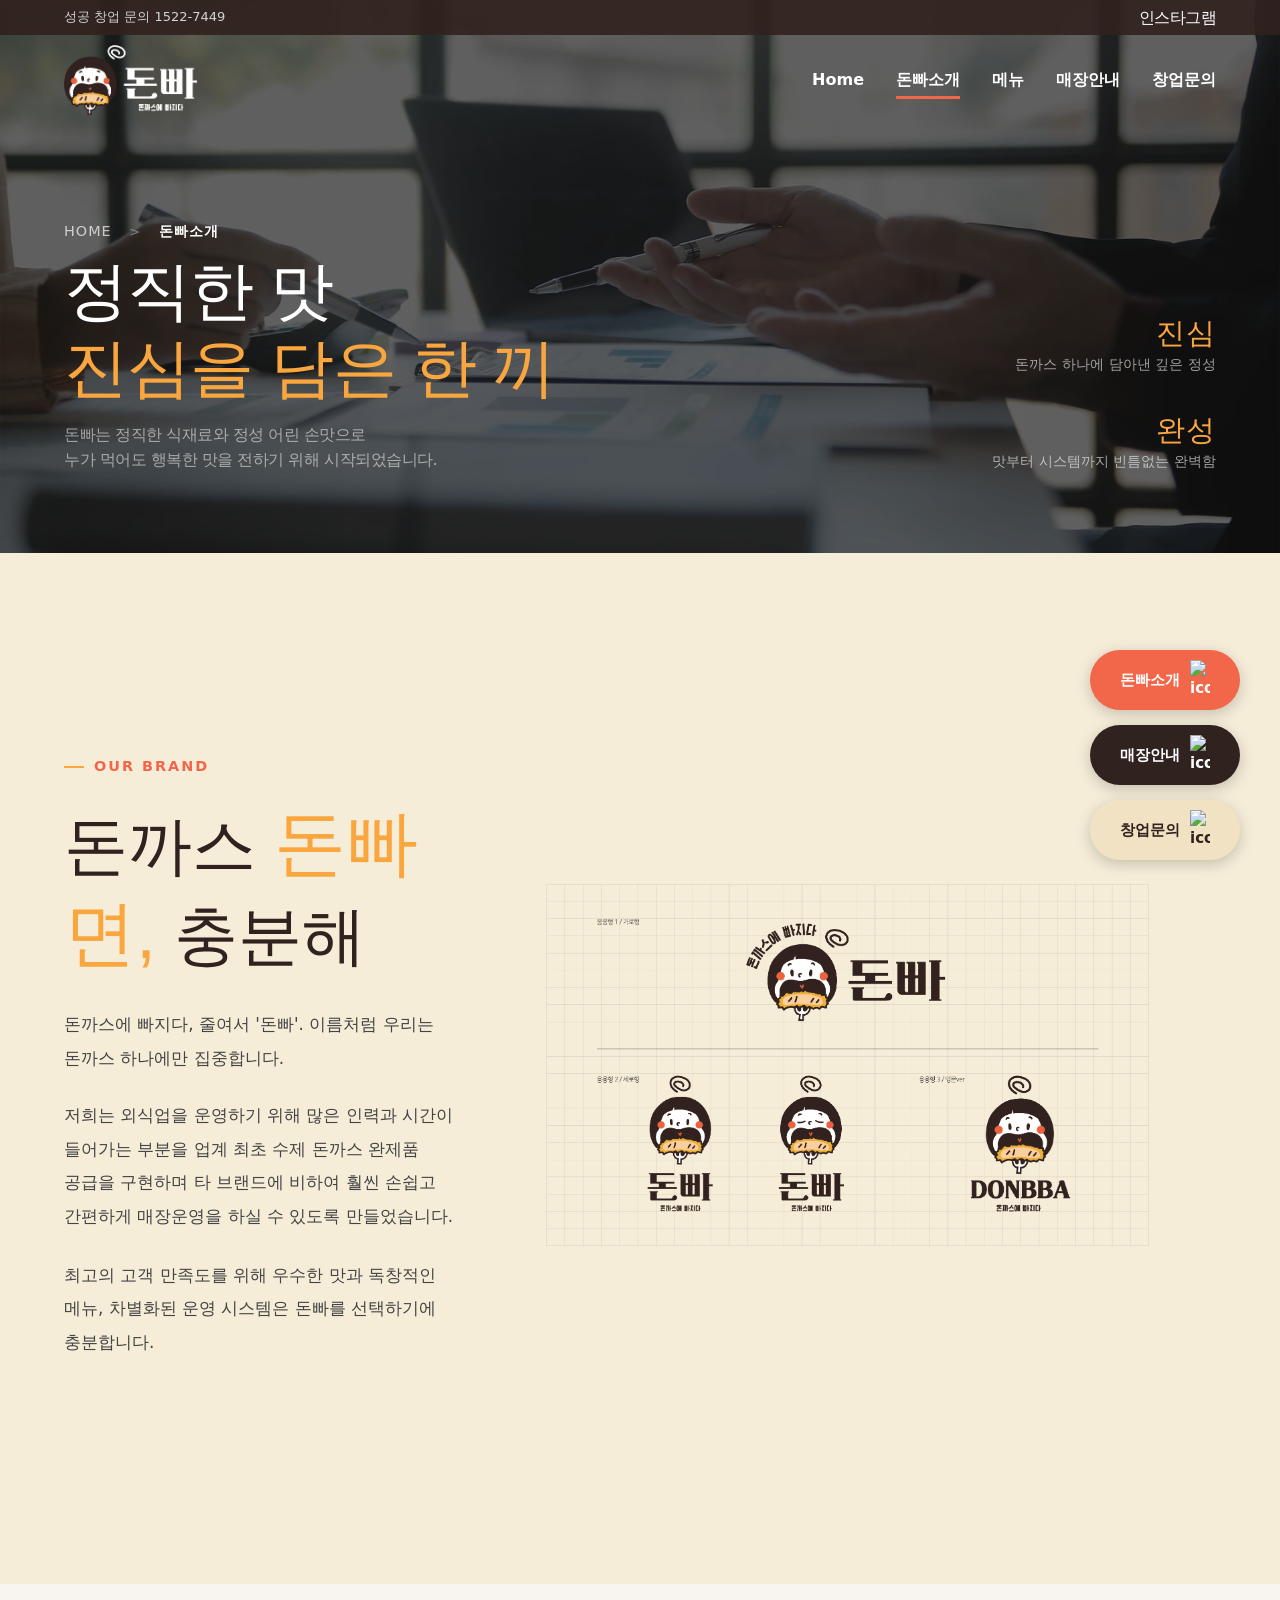
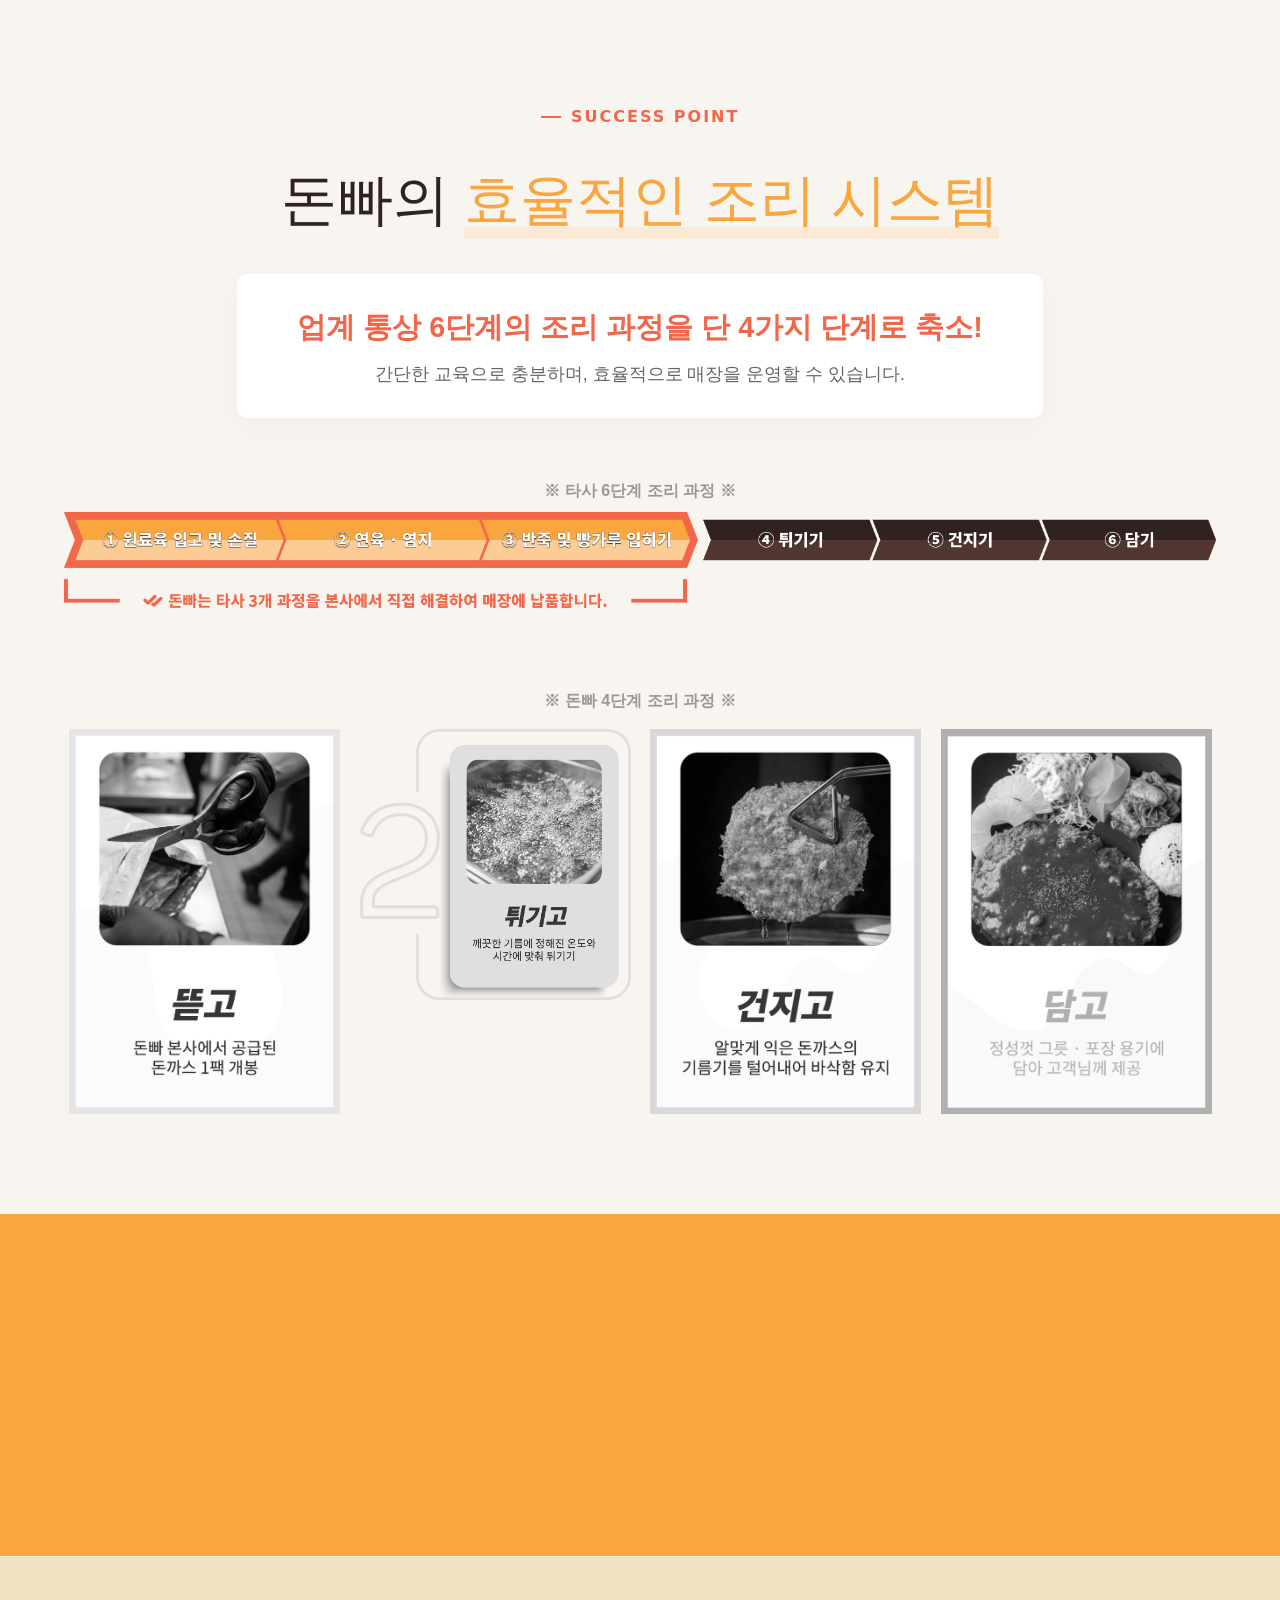
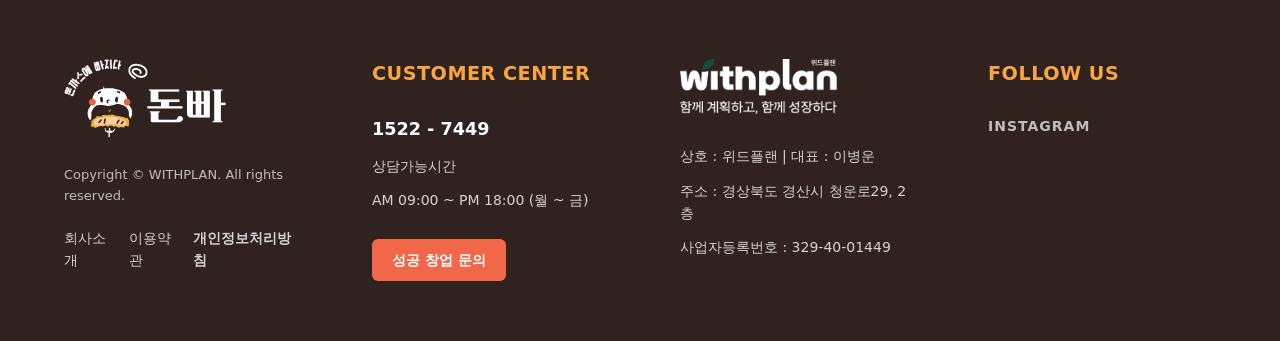
==== commit 018fc3b7: "5월 7일 PC 수정" ====
--- a/about.html
+++ b/about.html
@@ -46,36 +46,36 @@
                 src="https://img.icons8.com/ios-filled/50/000000/news.png" alt="icon"></a>
     </div>
 
-    <section class="sub-hero" style="background-image: url('Image/회사소개_대문.webp');">
-        <div class="sub-hero-overlay"></div>
-        <div class="menu-hero-container">
-            <div class="menu-hero-content-left reveal">
-                <div class="menu-hero-breadcrumb">
-                    <a href="index.html">HOME</a> <span>&gt;</span> <a href="about.html">돈빠소개</a>
-                </div>
-                <h1 class="menu-hero-title">
-                    <span class="text-white">정직한 맛</span><br>
-                    <span class="text-primary">진심을 담은 한 끼</span>
-                </h1>
-                <p class="menu-hero-desc">
-                    돈빠는 정직한 식재료와 정성 어린 손맛으로<br>
-                    누가 먹어도 행복한 맛을 전하기 위해 시작되었습니다.
-                </p>
-            </div>
-            <div class="menu-hero-content-right reveal">
-                <div class="menu-hero-stat">
-                    <div class="stat-value brand-font">진심</div>
-                    <div class="stat-label">돈까스 하나에 담아낸 깊은 정성</div>
-                </div>
-                <div class="menu-hero-stat">
-                    <div class="stat-value brand-font">완성</div>
-                    <div class="stat-label">맛부터 시스템까지 빈틈없는 완벽함</div>
-                </div>
-            </div>
-        </div>
-    </section>
-
     <main>
+        <section class="sub-hero" style="background-image: url('Image/회사소개_대문.webp');">
+            <div class="sub-hero-overlay"></div>
+            <div class="menu-hero-container">
+                <div class="menu-hero-content-left reveal">
+                    <div class="menu-hero-breadcrumb">
+                        <a href="index.html">HOME</a> <span>&gt;</span> <a href="about.html">돈빠소개</a>
+                    </div>
+                    <h1 class="menu-hero-title">
+                        <span class="text-white">정직한 맛</span><br>
+                        <span class="text-primary">진심을 담은 한 끼</span>
+                    </h1>
+                    <p class="menu-hero-desc">
+                        돈빠는 정직한 식재료와 정성 어린 손맛으로<br>
+                        누가 먹어도 행복한 맛을 전하기 위해 시작되었습니다.
+                    </p>
+                </div>
+                <div class="menu-hero-content-right reveal">
+                    <div class="menu-hero-stat">
+                        <div class="stat-value brand-font">진심</div>
+                        <div class="stat-label">돈까스 하나에 담아낸 깊은 정성</div>
+                    </div>
+                    <div class="menu-hero-stat">
+                        <div class="stat-value brand-font">완성</div>
+                        <div class="stat-label">맛부터 시스템까지 빈틈없는 완벽함</div>
+                    </div>
+                </div>
+            </div>
+        </section>
+
         <section class="section reveal">
             <div class="container">
                 <div class="brand-section">
@@ -99,8 +99,8 @@
 
                     <div class="brand-feature-graphic">
                         <picture>
-                            <source srcset="Image/돈빠_로고_유형_모바일.webp" media="(max-width: 768px)">
-                            <img src="Image/돈빠_로고_유형.webp" alt="돈빠 공식 로고" class="brand-logo-img">
+                            <source srcset="Image/about/돈빠_로고_유형.webp" media="(max-width: 768px)">
+                            <img src="Image/about/돈빠_로고_유형.webp" alt="돈빠 로고 유형" class="brand-logo-img">
                         </picture>
                     </div>
                 </div>
@@ -120,24 +120,9 @@
 
                 <div class="comparison-container reveal">
                     <div class="bar-label-top">※ 타사 6단계 조리 과정 ※</div>
-                    <div class="comparison-bar-wrapper">
-                        <div class="comparison-bar">
-                            <div class="bar-item muted reveal">① 원료육 입고 <br class="mobile-br"> 및 손질</div>
-                            <div class="bar-item muted reveal">② 연육 · 염지</div>
-                            <div class="bar-item muted reveal">③ 반죽 및 <br class="mobile-br">빵가루 입히기</div>
-                            <div class="mobile-comparison-msg">
-                                <i class="ri-arrow-up-s-line"></i>
-                                <span>돈빠는 타사 3개 과정을 본사에서 직접 해결하여 <br class="mobile-br"> 매장에 납품합니다.</span>
-                            </div>
-                            <div class="bar-item highlight reveal">④ 튀기기</div>
-                            <div class="bar-item highlight reveal">⑤ 건지기</div>
-                            <div class="bar-item highlight reveal">⑥ 담기</div>
-                        </div>
-                    </div>
-
-                    <div class="comparison-info-text">
-                        <i class="ri-checkbox-circle-fill"></i>
-                        돈빠는 타사 3개 과정을 본사에서 직접 해결하여 매장에 납품합니다.
+                    <div class="comparison-visual">
+                        <img src="Image/about/강조.webp" alt="조리과정 비교" class="comparison-main-img">
+                        <img src="Image/about/화살표.webp" alt="효율성 화살표" class="comparison-arrow-img">
                     </div>
                 </div>
 
@@ -181,7 +166,8 @@
                         </div>
                         <div class="efficiency-text">
                             <h5>인건비 절감 <span class="eng-tag">LABOR SAVING</span></h5>
-                            <p>쉽고 간단한 조리 방식으로 인력을 최소화하여 <br class="pc-br">매장의 인건비 부담을<br class="mobile-br">획기적으로 낮췄습니다.</p>
+                            <p>쉽고 간단한 조리 방식으로 인력을 최소화하여 <br class="pc-br">매장의 인건비 부담을<br class="mobile-br">획기적으로 낮췄습니다.
+                            </p>
                         </div>
                     </div>
                     <div class="efficiency-item reveal">
--- a/css/common.css
+++ b/css/common.css
@@ -366,52 +366,7 @@
     transform: translateY(-8.5px) rotate(-45deg);
 }
 
-.ticker-bar {
-    width: 100%;
-    height: 50px;
-    background: #30221F;
-    overflow: hidden;
-    display: flex;
-    align-items: center;
-    border-top: 1px solid rgba(255, 255, 255, 0.05);
-}
-
-.ticker-track {
-    display: flex;
-    white-space: nowrap;
-    animation: ticker-infinite 40s linear infinite;
-}
-
-.ticker-track span {
-    color: #F5EDD8;
-    font-size: 14px;
-    font-weight: 500;
-    padding: 0 30px;
-    display: flex;
-    align-items: center;
-}
-
-.ticker-track .dot {
-    color: var(--primary-color);
-    font-size: 18px;
-    padding: 0;
-}
-
-@keyframes ticker-infinite {
-    0% {
-        transform: translateX(0);
-    }
-
-    100% {
-        transform: translateX(-33.333%);
-    }
-}
-
-@media (max-width: 768px) {
-    .ticker-bar {
-        height: 45px;
-    }
-}
+
 
 .floating-banners {
     position: fixed;
--- a/css/about.css
+++ b/css/about.css
@@ -681,7 +681,7 @@
 
     /* brand-title(돈까스 돈빠면…)과 동일 비율: 본문 2.2rem · 강조(em) 2.8rem */
     .history-title em {
-        font-size: 2.5rem;
+        font-size: 2.2rem;
         line-height: 1.15;
     }
 
@@ -759,7 +759,7 @@
     }
 
     .history-title em {
-        font-size: 2.8rem !important;
+        font-size: 2.2rem !important;
         line-height: 1.15;
     }
 
@@ -902,12 +902,11 @@
 
 .step-img-box {
     width: 100%;
-    border-radius: 20px;
+    border-radius: 0;
     overflow: hidden;
     margin-bottom: 0;
     background: transparent !important;
     position: relative;
-    /* transition for shadow if needed, but animation handles it */
 }
 
 .step-img-box img {
@@ -917,8 +916,6 @@
     object-fit: contain;
     transition: transform 0.6s ease;
 }
-
-
 
 .step-card h4 {
     font-size: 1.8rem;
@@ -936,118 +933,78 @@
     padding: 0 10px;
 }
 
-/* Sequential Reveal for Step Cards */
+/* Sequential Spotlight Animation: Perfect one-by-one color */
+@keyframes sequentialSpotlight {
+    0%, 25% { 
+        filter: grayscale(0); 
+        opacity: 1;
+    }
+    30%, 100% { 
+        filter: grayscale(1); 
+        opacity: 0.6;
+    }
+}
+
 .cooking-steps-grid .step-card.reveal {
     opacity: 0;
-    transform: translateX(-60px); /* 왼쪽에서 밀려 들어오는 느낌 */
+    transform: translateX(-50px);
+    filter: grayscale(1);
+    transition: opacity 0.8s ease, transform 0.8s ease;
 }
 
 .cooking-steps-grid .step-card.reveal.active {
     opacity: 1;
     transform: translateX(0);
-    transition: all 1s cubic-bezier(0.2, 0.8, 0.2, 1);
-}
-
-/* 천천히 하나씩 튀어오르며 색상이 강조되는 효과 */
-@keyframes floatAndColor {
-    0% { 
-        transform: translateY(0); 
-        filter: brightness(1) saturate(1); 
-        box-shadow: none; 
-    }
-    12.5% { 
-        transform: translateY(var(--float-y)); /* 변수를 사용하여 높이 조절 */
-        filter: brightness(1.05) saturate(1.3); 
-        box-shadow: 0 40px 65px rgba(250, 166, 63, 0.22); 
-    }
-    25% { 
-        transform: translateY(0); 
-        filter: brightness(1) saturate(1); 
-        box-shadow: none; 
-    }
-    100% { 
-        transform: translateY(0); 
-    }
-}
-
-.cooking-steps-grid .step-card.reveal.active .step-img-box {
-    animation: floatAndColor 8s ease-in-out infinite;
-}
-
-/* 8초 사이클 동안 2초씩 순차적으로 동작 */
-.cooking-steps-grid .step-card.reveal.active:nth-child(1) { transition-delay: 0s; }
-.cooking-steps-grid .step-card.reveal.active:nth-child(1) .step-img-box { animation-delay: 0s; }
-
-.cooking-steps-grid .step-card.reveal.active:nth-child(2) { transition-delay: 0.2s; }
-.cooking-steps-grid .step-card.reveal.active:nth-child(2) .step-img-box { animation-delay: 2s; }
-
-.cooking-steps-grid .step-card.reveal.active:nth-child(3) { transition-delay: 0.4s; }
-.cooking-steps-grid .step-card.reveal.active:nth-child(3) .step-img-box { animation-delay: 4s; }
-
-.cooking-steps-grid .step-card.reveal.active:nth-child(4) { transition-delay: 0.6s; }
-.cooking-steps-grid .step-card.reveal.active:nth-child(4) .step-img-box { animation-delay: 6s; }
-
-/* Comparison Bar */
+    animation: sequentialSpotlight 8s infinite;
+}
+
+/* 8s total cycle: 2s focus per card */
+.cooking-steps-grid .step-card.reveal.active:nth-child(1) { animation-delay: 0s; }
+.cooking-steps-grid .step-card.reveal.active:nth-child(2) { animation-delay: 2s; }
+.cooking-steps-grid .step-card.reveal.active:nth-child(3) { animation-delay: 4s; }
+.cooking-steps-grid .step-card.reveal.active:nth-child(4) { animation-delay: 6s; }
+
+.cooking-steps-grid .step-card.reveal.active .step-img-box img {
+    filter: none;
+}
+
 .comparison-container {
     max-width: 1600px;
-    /* Re-aligned with even larger image box */
-    margin: 80px auto 10px;
+    margin: 60px auto 80px; /* 상하 간격 축소 */
     position: relative;
 }
 
-.comparison-bar-wrapper {
+.comparison-visual {
     position: relative;
-    padding: 12px; /* Space for the outer border */
-}
-
-/* Decorative Outer Border Shape for the Comparison Bar */
-.comparison-bar-wrapper::before {
-    content: '';
+    width: 100%;
+    max-width: 1500px;
+    margin: 0 auto;
+}
+
+.comparison-main-img {
+    width: 100%;
+    height: auto;
+    display: block;
+    animation: imgBlink 3s infinite ease-in-out;
+}
+
+@keyframes imgBlink {
+    0%, 100% {
+        filter: brightness(0.9) saturate(0.9) drop-shadow(0 0 0 rgba(250, 166, 63, 0));
+    }
+    50% {
+        filter: brightness(1.6) saturate(2) drop-shadow(0 0 30px rgba(250, 166, 63, 0.4));
+    }
+}
+
+.comparison-arrow-img {
     position: absolute;
     top: 0;
     left: 0;
-    right: 0;
-    bottom: 0;
-    border: 1.5px solid rgba(250, 166, 63, 0.25);
-    border-radius: 60px; /* Outer pill shape */
+    width: 100%;
+    height: auto;
     pointer-events: none;
-    z-index: 0;
-}
-
-.comparison-bar {
-    display: flex;
-    background: #FFE6DF;
-    border-radius: 60px;
-    overflow: hidden;
-    height: 75px;
-    /* Increased height */
-    box-shadow: 0 10px 30px rgba(242, 102, 73, 0.1);
-    position: relative;
-}
-
-.bar-item.muted {
-    color: #F26649;
-    opacity: 0.8;
-    animation: pulseText 3s infinite ease-in-out;
-}
-
-@keyframes pulseText {
-    0% {
-        color: rgba(242, 102, 73, 0.6);
-        transform: scale(1);
-    }
-
-    50% {
-        color: rgba(242, 102, 73, 1);
-        transform: scale(1.05);
-        /* Slight scale for extra emphasis */
-        text-shadow: 0 0 10px rgba(242, 102, 73, 0.2);
-    }
-
-    100% {
-        color: rgba(242, 102, 73, 0.6);
-        transform: scale(1);
-    }
+    z-index: 10;
 }
 
 .bar-label-top {
@@ -1055,130 +1012,35 @@
     font-size: 1rem;
     font-weight: 800;
     color: #999;
-    margin-bottom: 12px;
-    padding-left: 20px;
+    margin-bottom: 8px; /* 간격 좁힘 */
 }
 
 .cooking-system-grid-label {
-    margin-top: 30px !important;
-    margin-bottom: 45px !important;
+    margin-top: 10px !important; /* 간격 대폭 축소 */
+    margin-bottom: 15px !important;
 }
 
 @media screen and (max-width: 1024px) {
     .cooking-system-grid-label {
         margin-top: 60px !important;
         margin-bottom: 20px !important;
-        padding-left: 0;
         text-align: center;
     }
 }
 
-.comparison-info-text {
-    font-family: 'Noto Sans KR', sans-serif;
-    width: 50%;
-    /* Align under the first 3 items */
-    text-align: center;
-    padding: 15px 0;
-    font-size: 1.1rem;
-    font-weight: 700;
-    color: #F26649;
-    display: flex;
-    align-items: center;
-    justify-content: center;
-    gap: 8px;
-    margin-top: 10px;
-    /* Slight gap from the bar */
-    z-index: 1;
-}
-
-.comparison-info-text i {
-    font-size: 1.4rem;
-}
-
-.bar-item {
-    font-family: 'Noto Sans KR', sans-serif;
-    flex: 1 1 0;
-    /* Force equal width */
-    width: 0;
-    /* Ensure flex-basis is respected */
-    display: flex;
-    align-items: center;
-    justify-content: center;
-    font-size: 1.15rem;
-    /* Larger font */
-    font-weight: 800;
-    color: #fff;
-    white-space: nowrap;
-    padding: 0 10px;
-    position: relative;
-}
-
-.bar-item:not(:last-child)::after {
-    content: '';
-    position: absolute;
-    right: 0;
-    top: 25%;
-    height: 50%;
-    width: 1.5px;
-    background: rgba(255, 255, 255, 0.3);
-}
-
-.bar-item.muted:not(:last-child)::after {
-    background: rgba(242, 102, 73, 0.2);
-}
-
-.bar-item.highlight {
-    background: #F26649;
-    box-shadow: 0 0 20px rgba(242, 102, 73, 0.4);
-    z-index: 1;
-}
-
-.bar-item.muted {
-    background: #FDF1ED;
-    color: rgba(242, 102, 73, 0.6);
-}
-
-/* Sequential Reveal for Comparison Bar Items */
-.comparison-bar .bar-item.reveal {
-    transform: translateX(-30px);
-    opacity: 0;
-}
-
-.comparison-bar .bar-item.reveal.active {
-    transform: translateX(0);
-    opacity: 1;
-}
-
-.comparison-bar .bar-item.reveal.active:nth-child(1) { transition-delay: 0.1s; }
-.comparison-bar .bar-item.reveal.active:nth-child(2) { transition-delay: 0.25s; }
-.comparison-bar .bar-item.reveal.active:nth-child(3) { transition-delay: 0.4s; }
-/* Note: nth-child(4) is mobile-comparison-msg */
-.comparison-bar .bar-item.reveal.active:nth-child(5) { transition-delay: 0.55s; }
-.comparison-bar .bar-item.reveal.active:nth-child(6) { transition-delay: 0.7s; }
-.comparison-bar .bar-item.reveal.active:nth-child(7) { transition-delay: 0.85s; }
-
-.comparison-desc {
-    margin-top: 30px;
-    font-size: 1.2rem;
-    font-weight: 700;
-    color: #30221F;
-}
-
-.comparison-desc span {
-    color: #F26649;
-}
-
-.mobile-comparison-msg {
-    display: none;
-}
-
-.comparison-line {
-    width: 300px;
-    height: 40px;
-    border-left: 2px solid #ccc;
-    border-bottom: 2px solid #ccc;
-    border-right: 2px solid #ccc;
-    margin: -35px auto 10px;
+@media screen and (max-width: 768px) {
+    .comparison-container {
+        margin: 50px auto 80px;
+    }
+    
+    .comparison-visual {
+        gap: 25px;
+    }
+
+    .comparison-main-img,
+    .comparison-arrow-img {
+        max-width: 100%;
+    }
 }
 
 /* Bottom Icons */
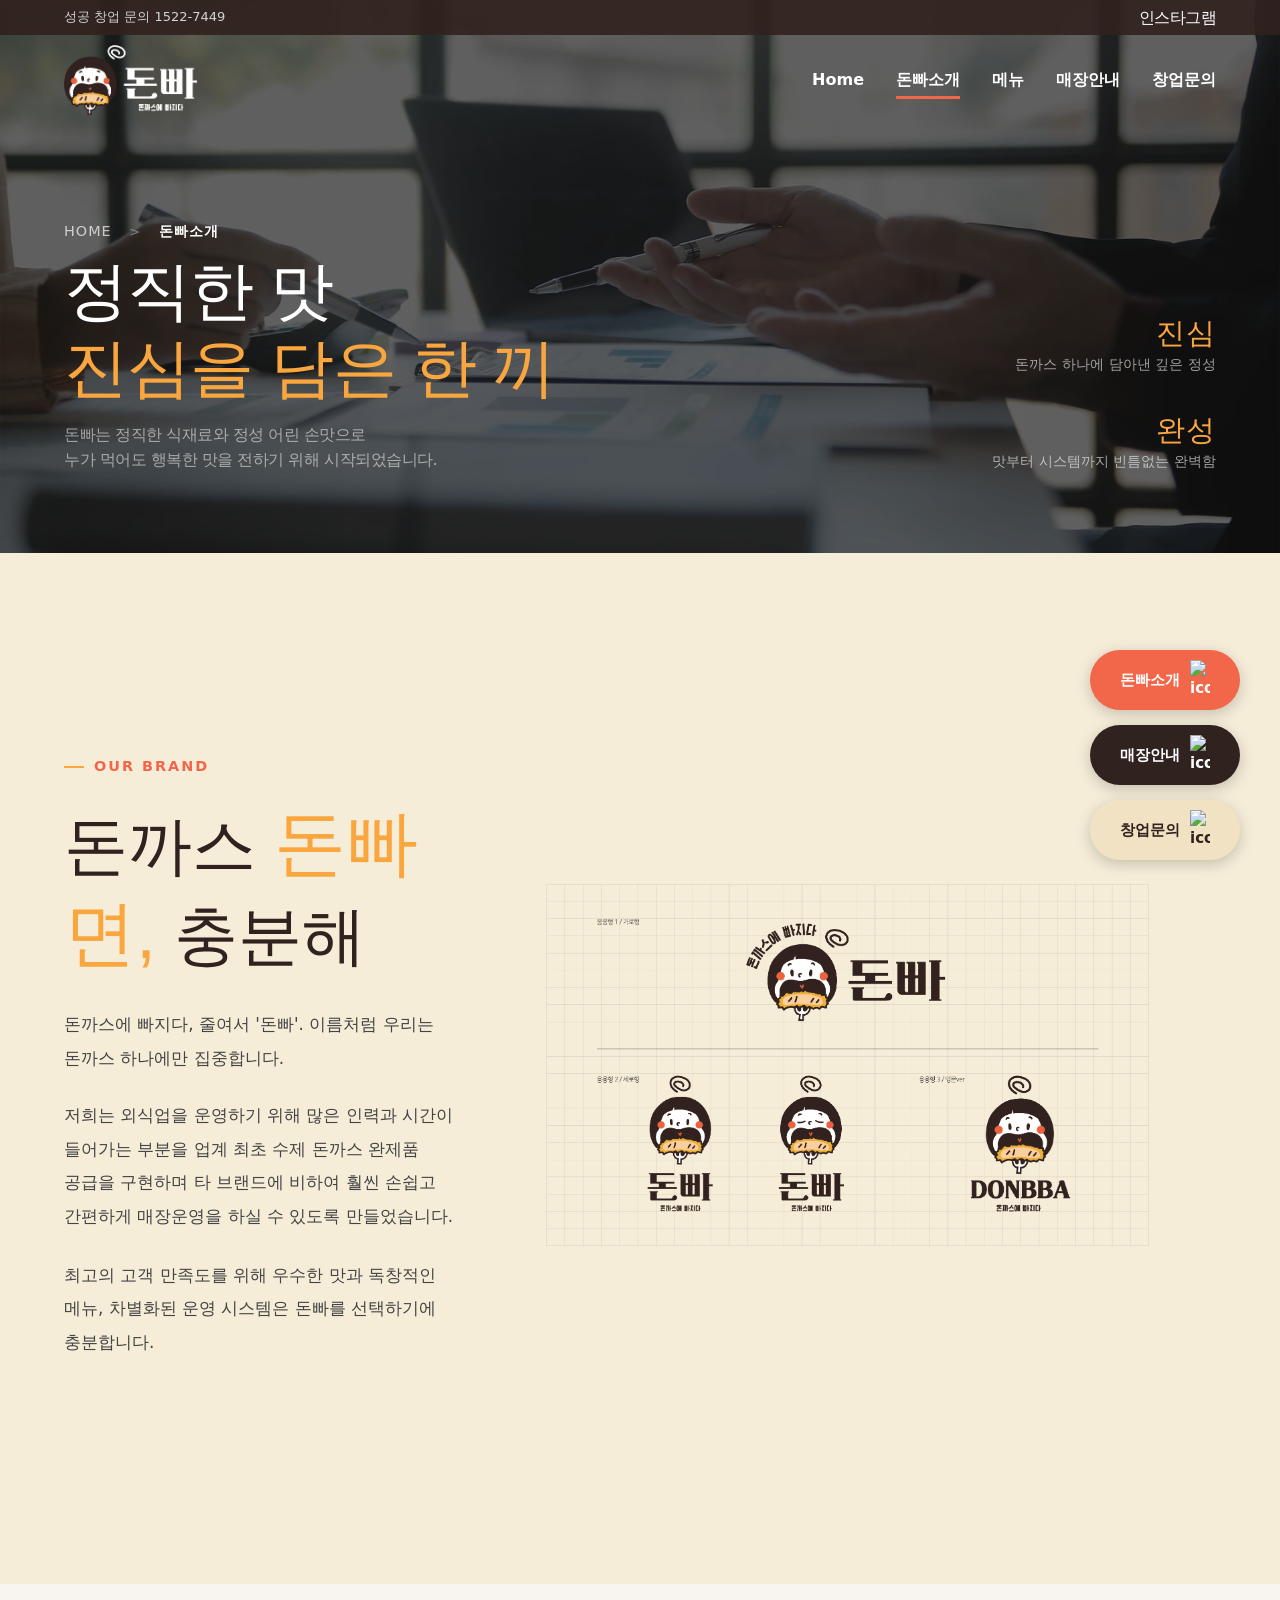
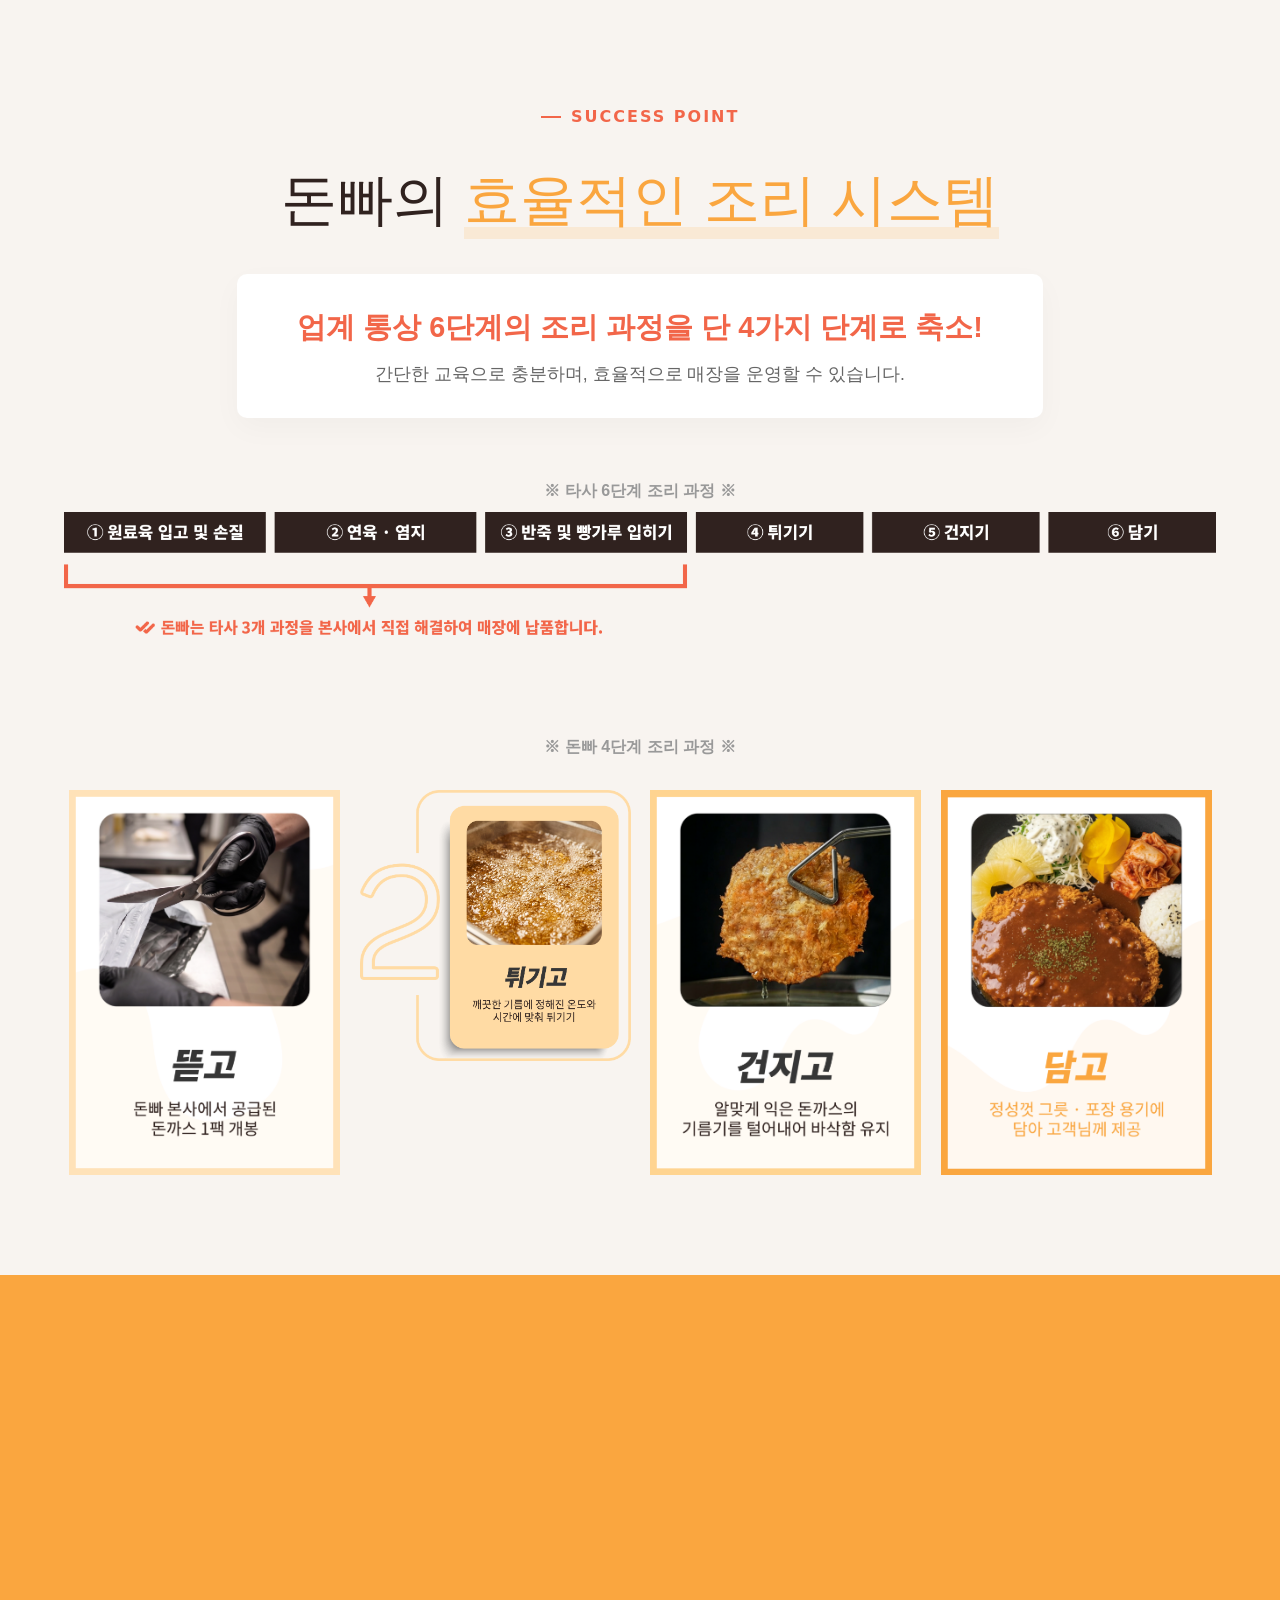
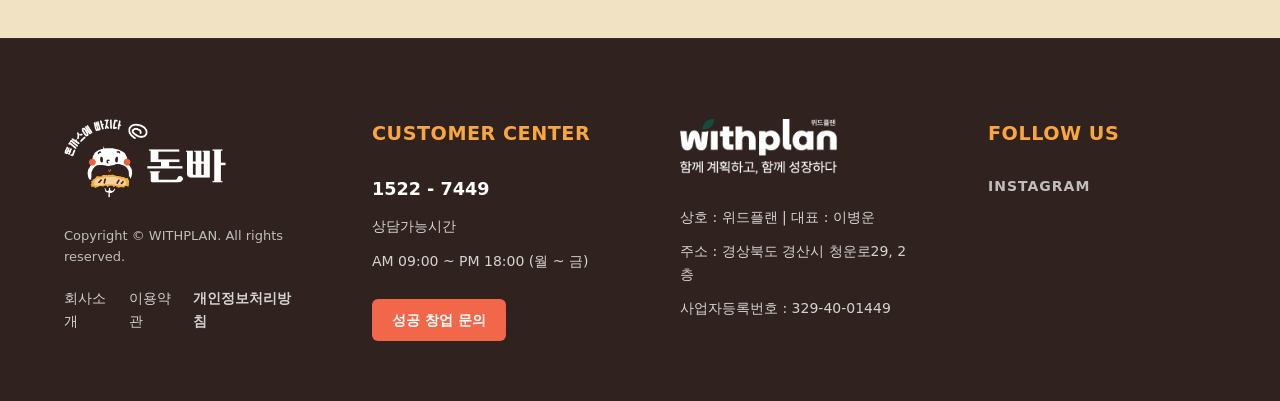
==== commit 7ebe9d2f: "추가수정" ====
--- a/about.html
+++ b/about.html
@@ -121,7 +121,6 @@
                 <div class="comparison-container reveal">
                     <div class="bar-label-top">※ 타사 6단계 조리 과정 ※</div>
                     <div class="comparison-visual">
-                        <img src="Image/about/강조.webp" alt="조리과정 비교" class="comparison-main-img">
                         <img src="Image/about/화살표.webp" alt="효율성 화살표" class="comparison-arrow-img">
                     </div>
                 </div>
--- a/css/about.css
+++ b/css/about.css
@@ -933,40 +933,22 @@
     padding: 0 10px;
 }
 
-/* Sequential Spotlight Animation: Perfect one-by-one color */
-@keyframes sequentialSpotlight {
-    0%, 25% { 
-        filter: grayscale(0); 
-        opacity: 1;
-    }
-    30%, 100% { 
-        filter: grayscale(1); 
-        opacity: 0.6;
-    }
-}
+/* Sequential Spotlight Animation Removed */
 
 .cooking-steps-grid .step-card.reveal {
     opacity: 0;
     transform: translateX(-50px);
-    filter: grayscale(1);
     transition: opacity 0.8s ease, transform 0.8s ease;
 }
 
 .cooking-steps-grid .step-card.reveal.active {
     opacity: 1;
     transform: translateX(0);
-    animation: sequentialSpotlight 8s infinite;
-}
-
-/* 8s total cycle: 2s focus per card */
-.cooking-steps-grid .step-card.reveal.active:nth-child(1) { animation-delay: 0s; }
-.cooking-steps-grid .step-card.reveal.active:nth-child(2) { animation-delay: 2s; }
-.cooking-steps-grid .step-card.reveal.active:nth-child(3) { animation-delay: 4s; }
-.cooking-steps-grid .step-card.reveal.active:nth-child(4) { animation-delay: 6s; }
-
-.cooking-steps-grid .step-card.reveal.active .step-img-box img {
-    filter: none;
-}
+}
+
+/* 8s total cycle removed */
+
+/* Filter none override removed */
 
 .comparison-container {
     max-width: 1600px;
@@ -1016,8 +998,8 @@
 }
 
 .cooking-system-grid-label {
-    margin-top: 10px !important; /* 간격 대폭 축소 */
-    margin-bottom: 15px !important;
+    margin-top: 230px !important; 
+    margin-bottom: 30px !important;
 }
 
 @media screen and (max-width: 1024px) {
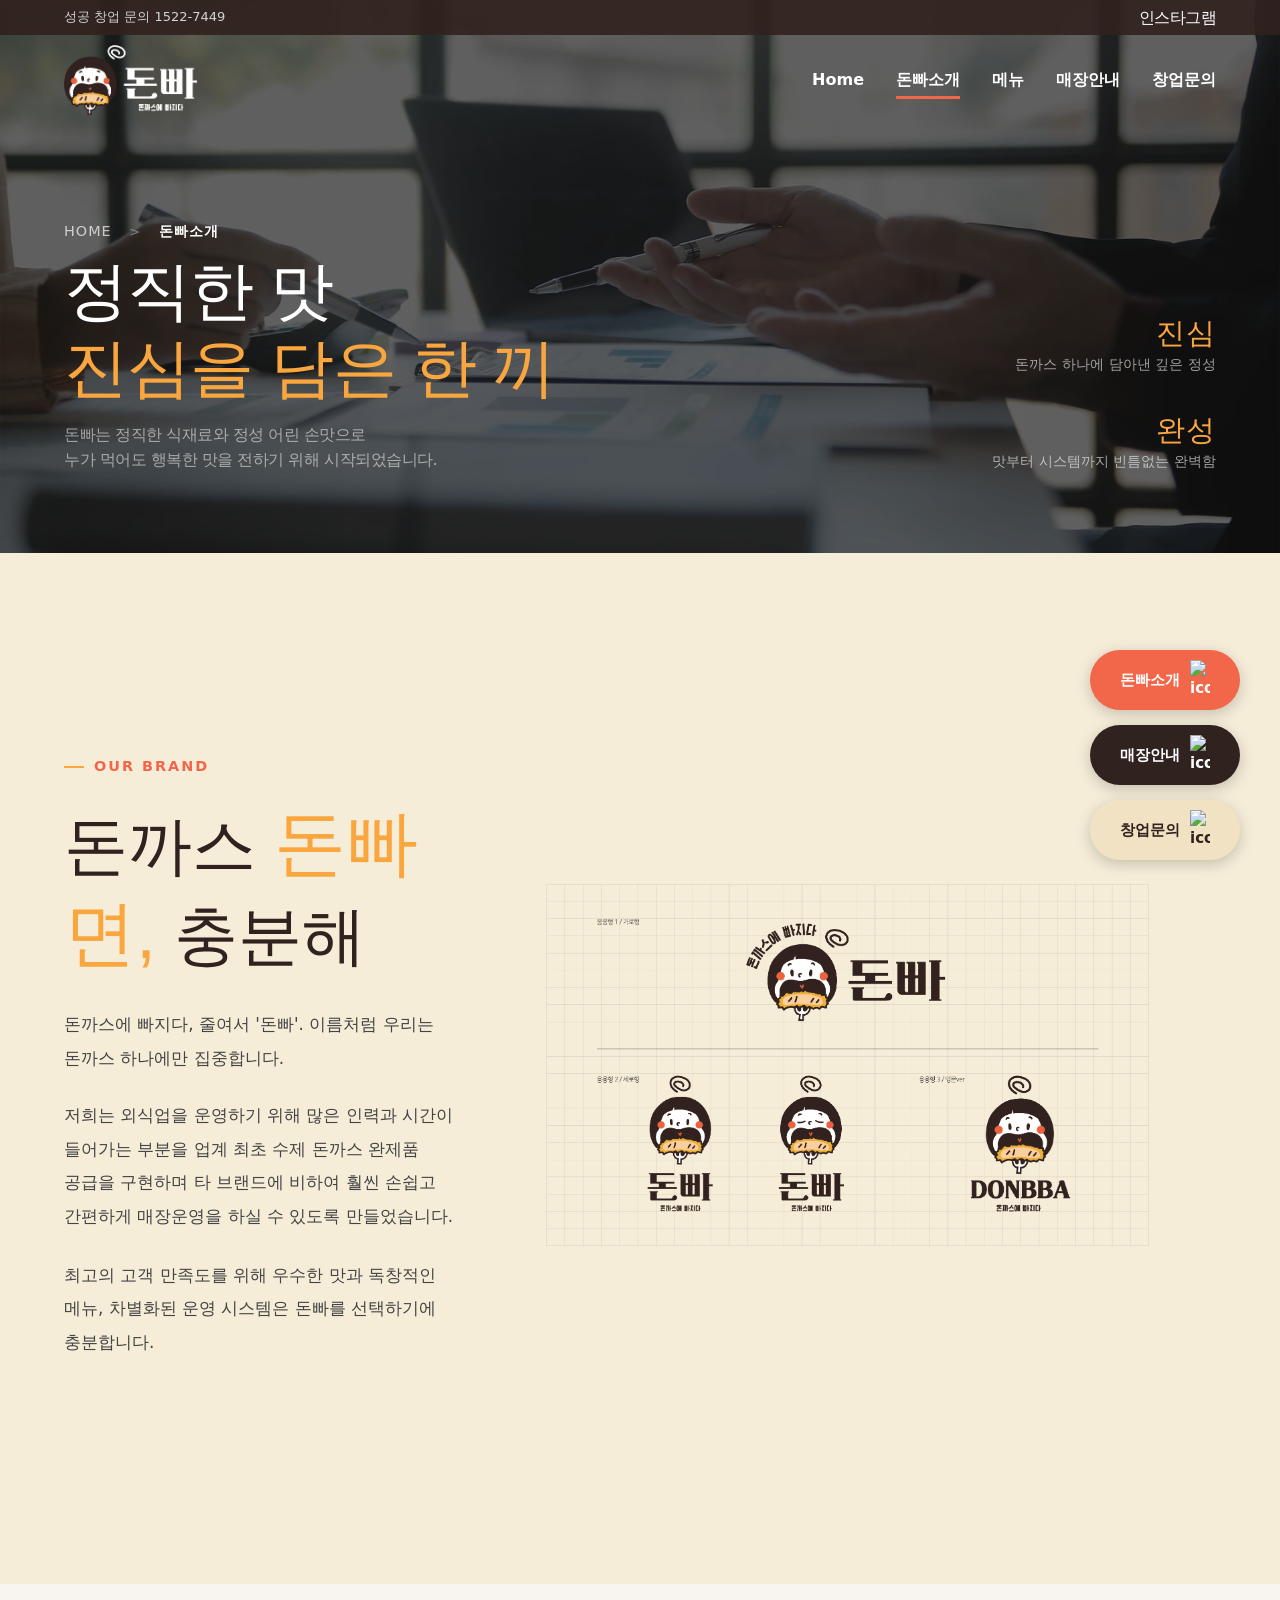
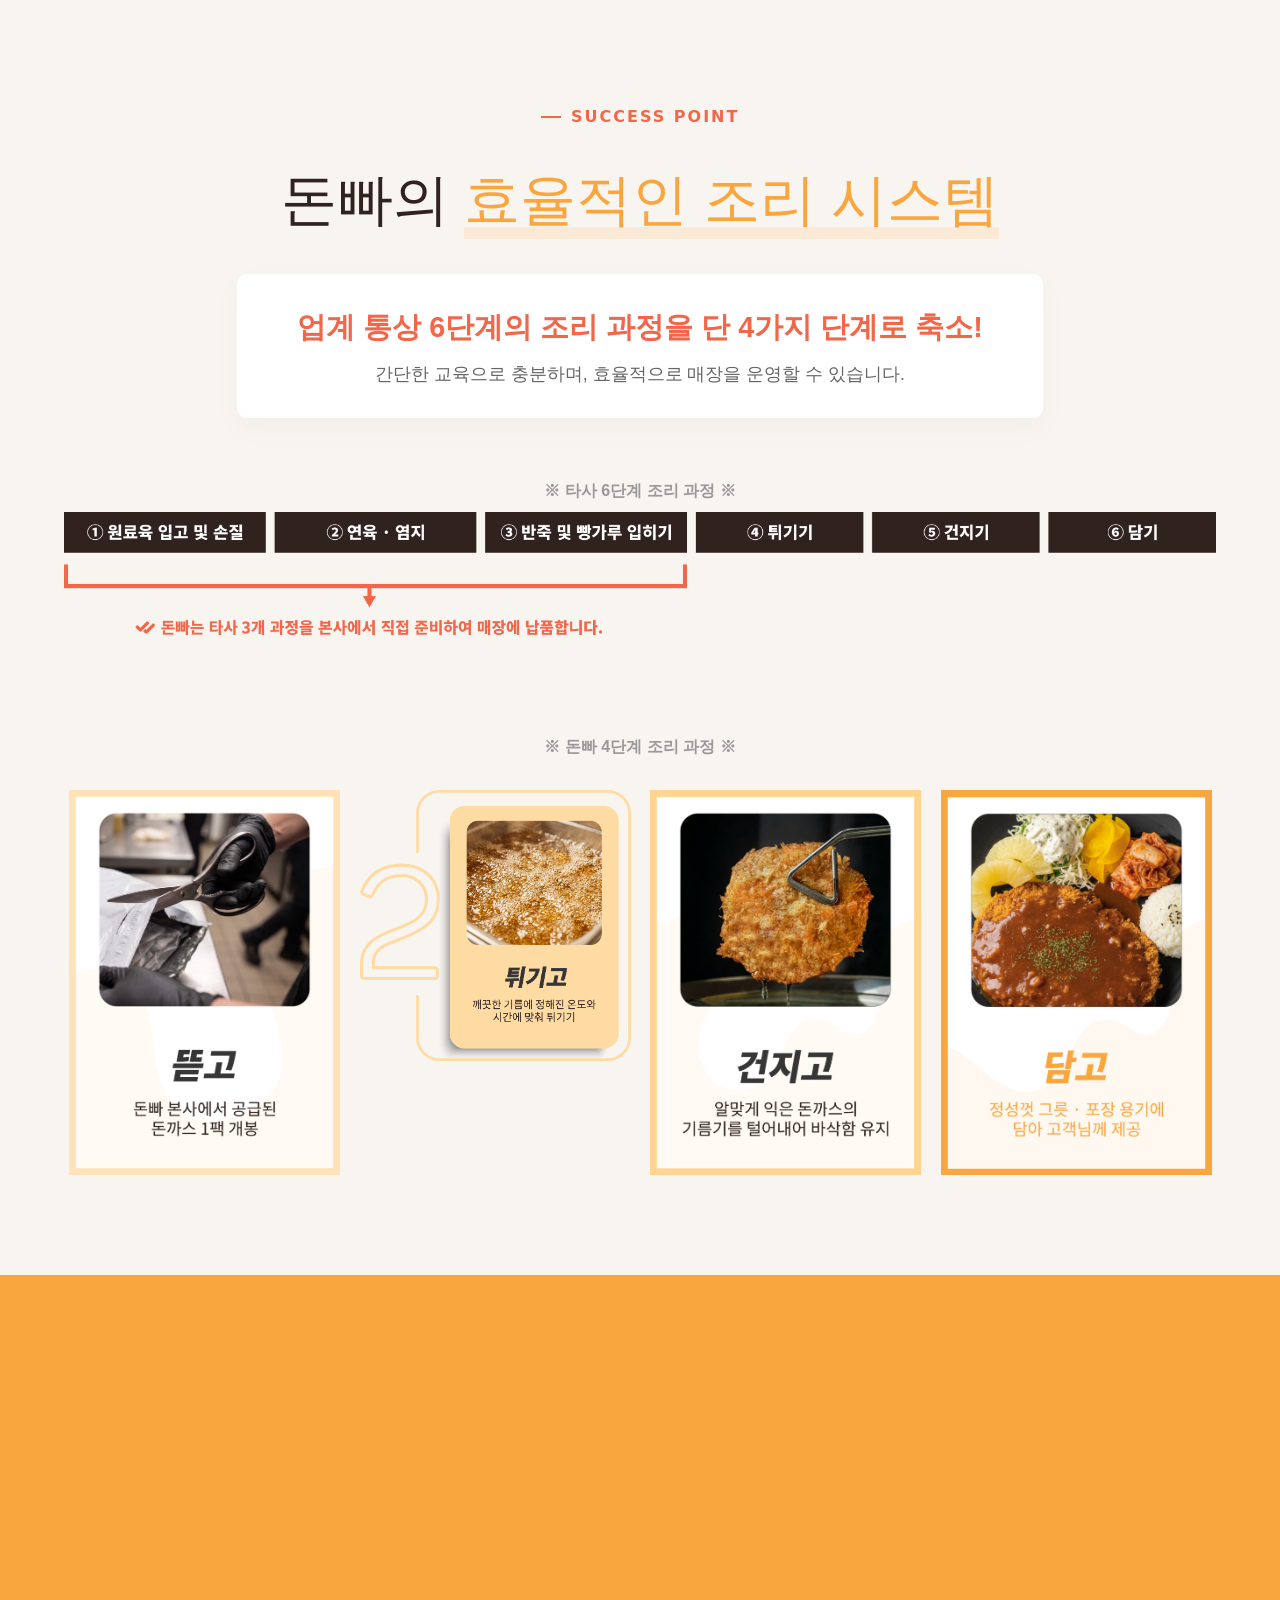
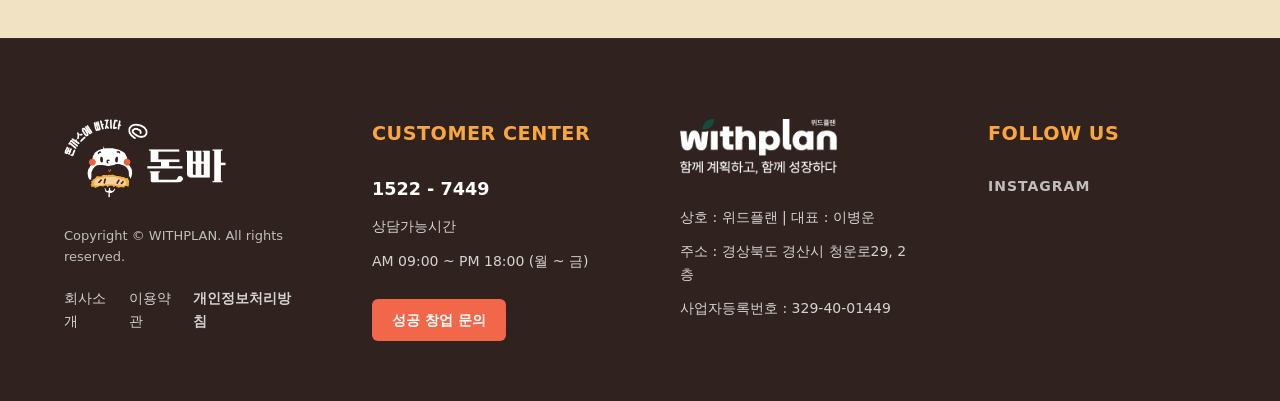
==== commit 04660c46: "최종 1차" ====
--- a/about.html
+++ b/about.html
@@ -5,6 +5,15 @@
     <meta charset="UTF-8">
     <meta name="viewport" content="width=device-width, initial-scale=1.0">
     <title>돈빠소개 | 돈까스에 빠지다</title>
+    <meta name="description" content="수제 돈까스 프랜차이즈 돈빠의 브랜드 철학과 효율적인 4단계 조리 시스템을 소개합니다.">
+    
+    <!-- Open Graph / Facebook -->
+    <meta property="og:type" content="website">
+    <meta property="og:url" content="http://don-bba.co.kr/about.html">
+    <meta property="og:title" content="돈빠소개 | 돈까스에 빠지다">
+    <meta property="og:description" content="돈까스 본연의 맛에 집중하는 돈빠의 브랜드 이야기와 조리 시스템을 확인하세요.">
+    <meta property="og:image" content="Image/회사소개_대문.webp">
+
     <link rel="stylesheet" href="css/common.css">
     <link rel="stylesheet" href="css/about.css">
     <link rel="icon" href="Image/파비콘.svg" type="image/svg+xml">
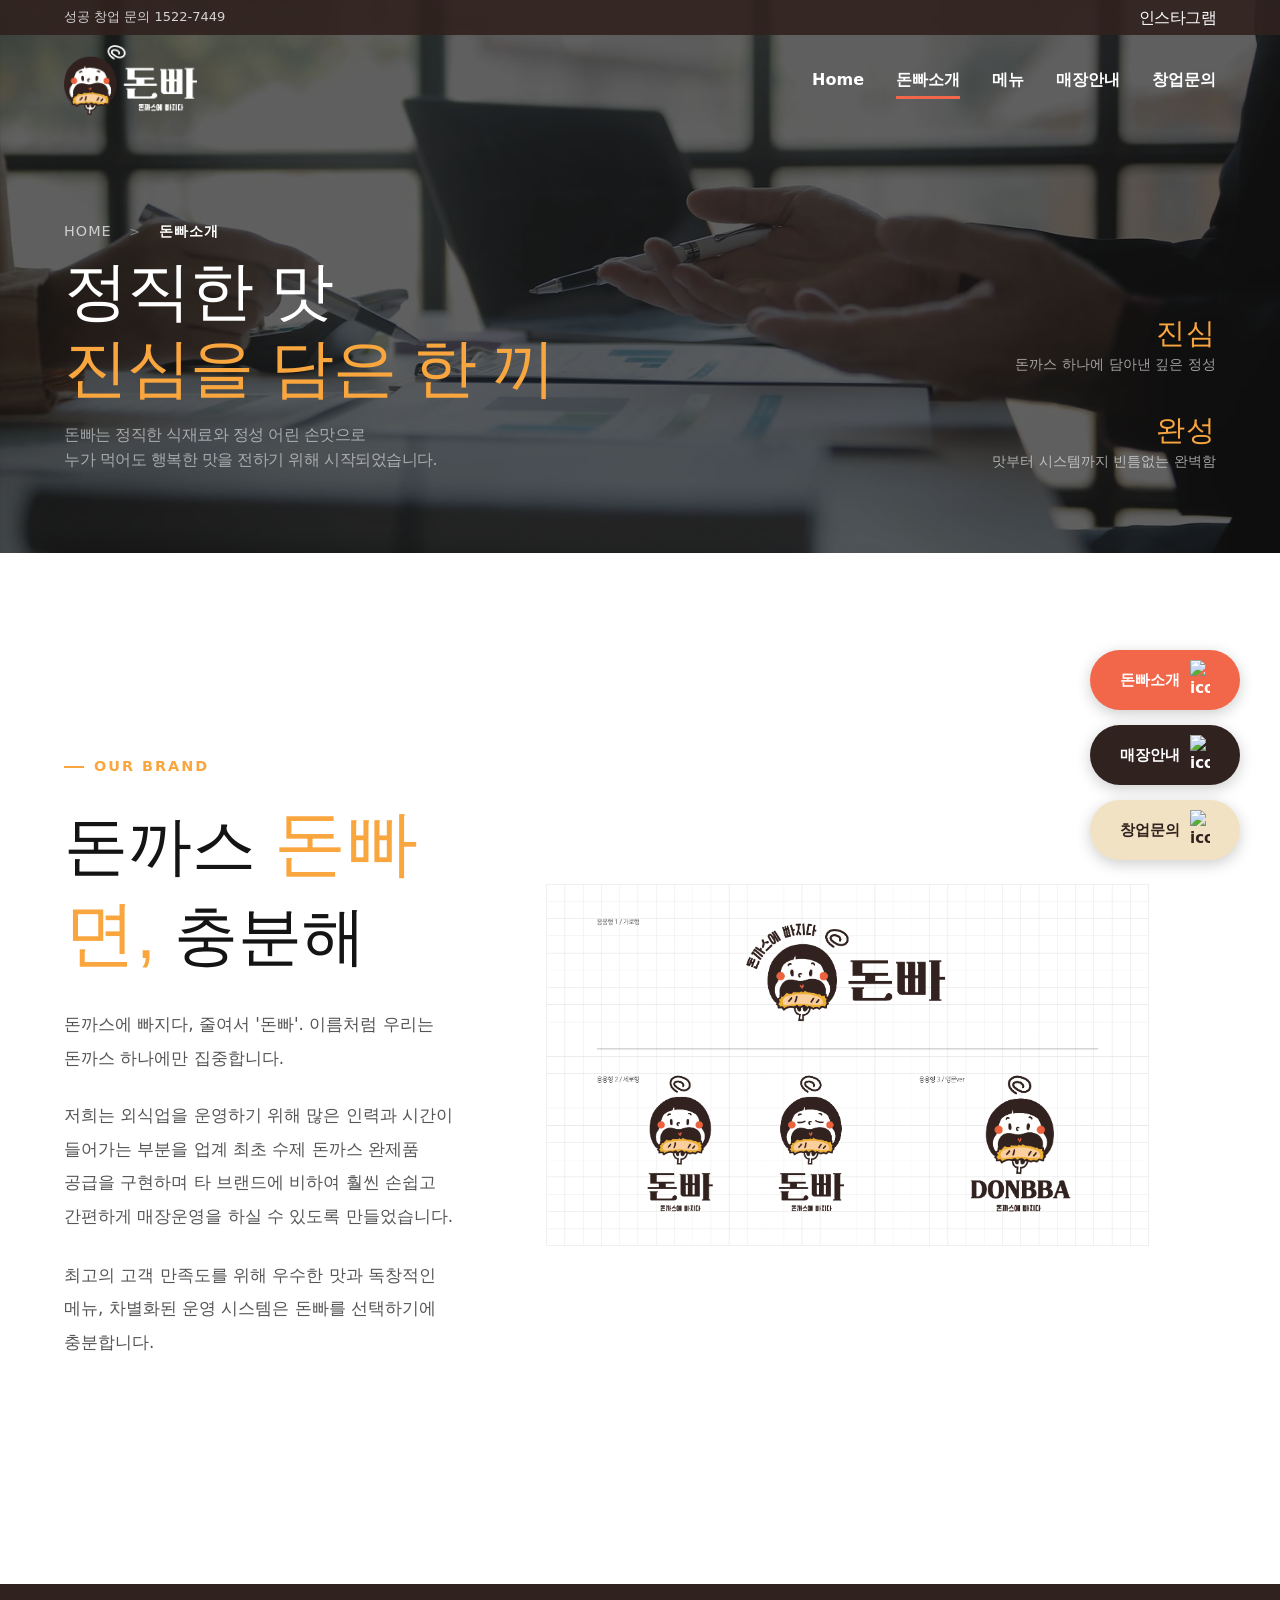
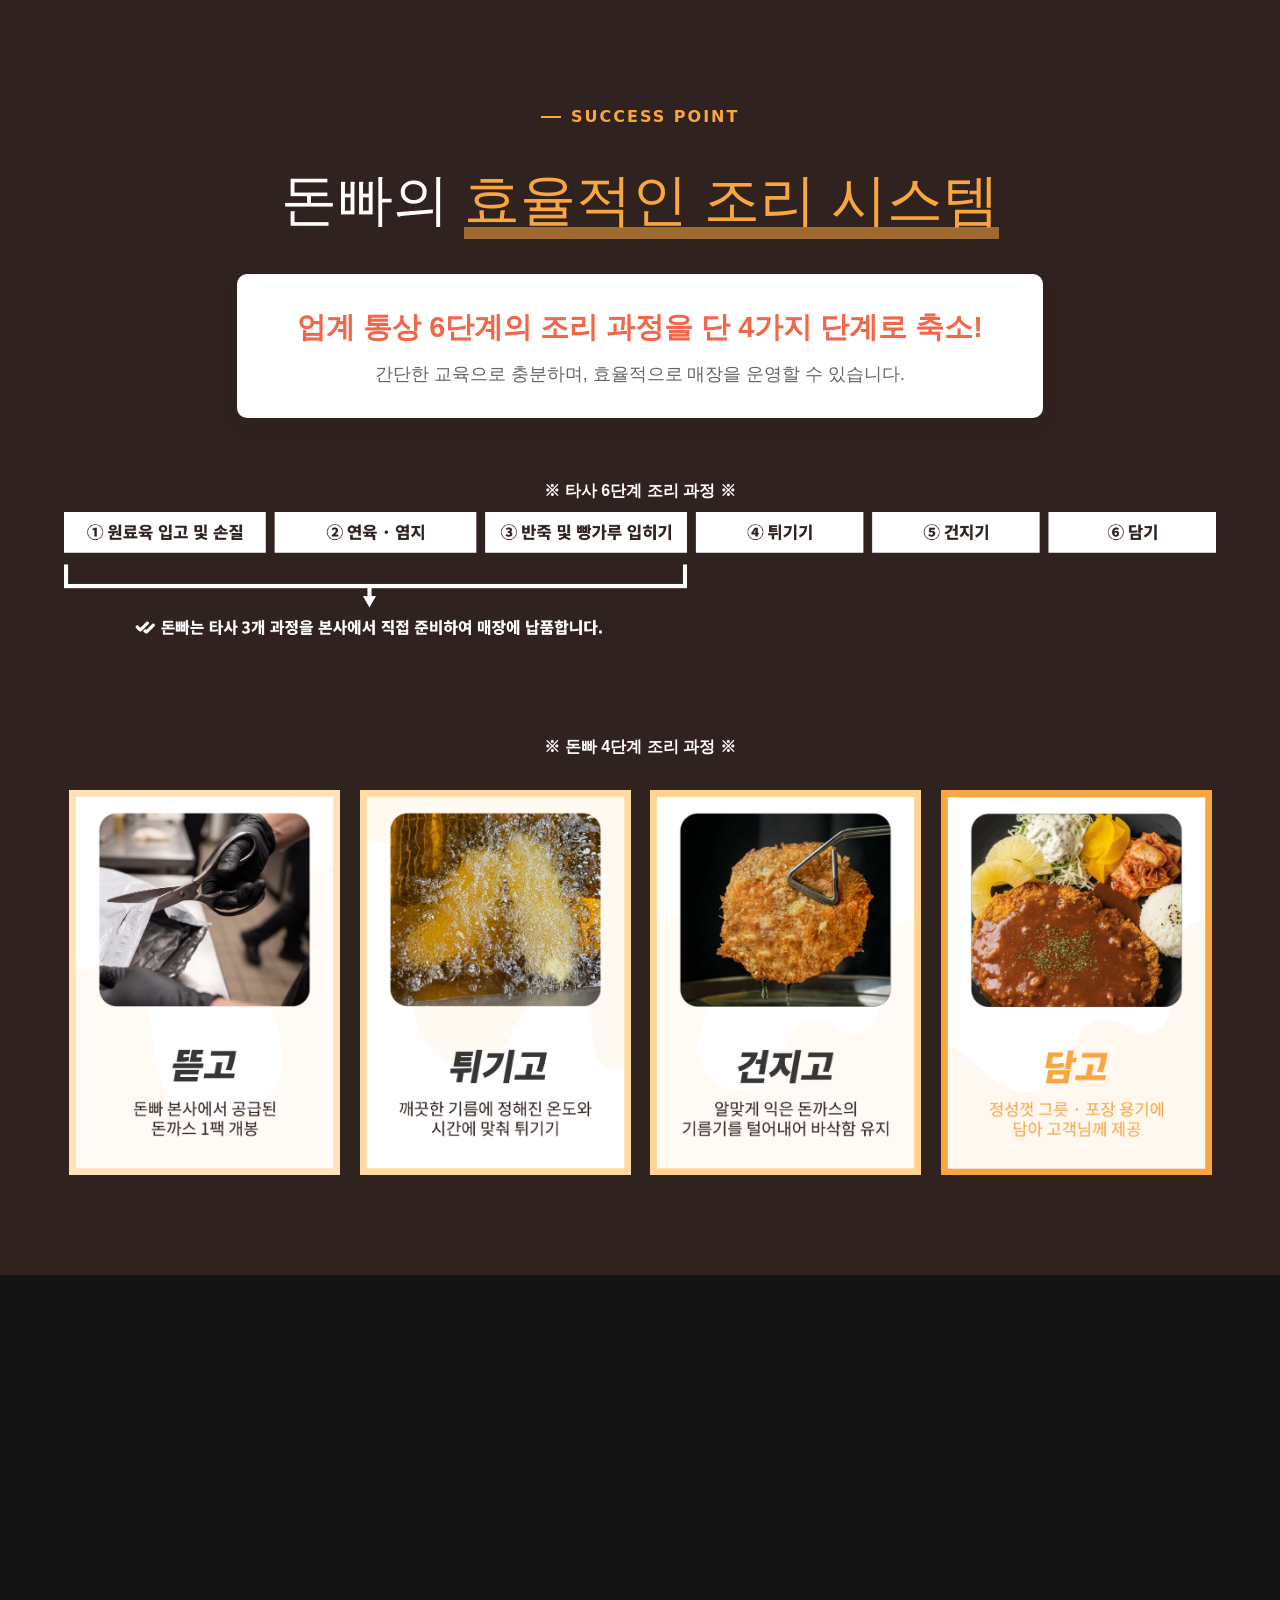
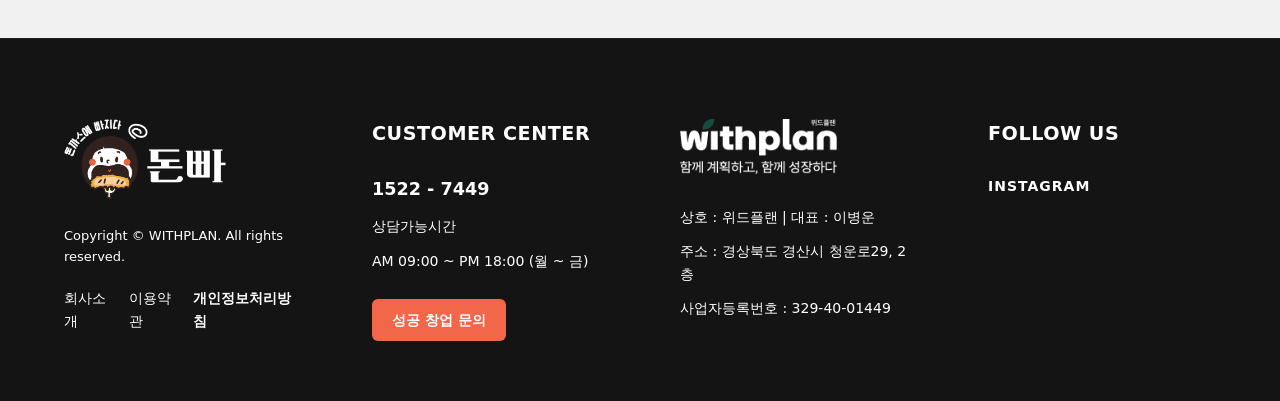
==== commit 476d4547: "컬러변경" ====
--- a/about.html
+++ b/about.html
@@ -4,19 +4,23 @@
 <head>
     <meta charset="UTF-8">
     <meta name="viewport" content="width=device-width, initial-scale=1.0">
-    <title>돈빠소개 | 돈까스에 빠지다</title>
+    <meta name="naver-site-verification" content="cbcc18be426aaa0800b69cf6e1dacf6a07711bd6" />
+    <title>돈빠소개 | 돈빠</title>
     <meta name="description" content="수제 돈까스 프랜차이즈 돈빠의 브랜드 철학과 효율적인 4단계 조리 시스템을 소개합니다.">
-    
+    <meta name="keywords" content="돈빠소개, 돈빠브랜드, 돈까스프랜차이즈소개, 수제돈까스전문점, 돈빠철학">
+    <link rel="canonical" href="https://www.donbba.com/about.html">
+
     <!-- Open Graph / Facebook -->
+    <meta property="og:site_name" content="돈빠">
     <meta property="og:type" content="website">
-    <meta property="og:url" content="http://don-bba.co.kr/about.html">
-    <meta property="og:title" content="돈빠소개 | 돈까스에 빠지다">
+    <meta property="og:url" content="https://www.donbba.com/about.html">
+    <meta property="og:title" content="돈빠소개 | 돈빠">
     <meta property="og:description" content="돈까스 본연의 맛에 집중하는 돈빠의 브랜드 이야기와 조리 시스템을 확인하세요.">
-    <meta property="og:image" content="Image/회사소개_대문.webp">
+    <meta property="og:image" content="https://www.donbba.com/Image/about_hero.webp">
 
     <link rel="stylesheet" href="css/common.css">
     <link rel="stylesheet" href="css/about.css">
-    <link rel="icon" href="Image/파비콘.svg" type="image/svg+xml">
+    <link rel="icon" href="Image/favicon.svg" type="image/svg+xml">
     <link href="https://cdn.jsdelivr.net/npm/remixicon@3.5.0/fonts/remixicon.css" rel="stylesheet">
 </head>
 
@@ -32,7 +36,7 @@
     <header id="main-header">
         <div class="logo">
             <a href="index.html">
-                <img src="Image/돈빠_로고_화이트.png" alt="돈빠 로고">
+                <img src="Image/logo_white.png" alt="돈빠 로고">
             </a>
         </div>
         <nav>
@@ -56,7 +60,7 @@
     </div>
 
     <main>
-        <section class="sub-hero" style="background-image: url('Image/회사소개_대문.webp');">
+        <section class="sub-hero" style="background-image: url('Image/about_hero.webp');">
             <div class="sub-hero-overlay"></div>
             <div class="menu-hero-container">
                 <div class="menu-hero-content-left reveal">
@@ -85,7 +89,7 @@
             </div>
         </section>
 
-        <section class="section reveal">
+        <section class="section our-brand-section reveal">
             <div class="container">
                 <div class="brand-section">
                     <div class="brand-text">
@@ -108,8 +112,7 @@
 
                     <div class="brand-feature-graphic">
                         <picture>
-                            <source srcset="Image/about/돈빠_로고_유형.webp" media="(max-width: 768px)">
-                            <img src="Image/about/돈빠_로고_유형.webp" alt="돈빠 로고 유형" class="brand-logo-img">
+                            <img src="Image/about/logo_types.webp" alt="돈빠 로고 유형" class="brand-logo-img">
                         </picture>
                     </div>
                 </div>
@@ -130,7 +133,7 @@
                 <div class="comparison-container reveal">
                     <div class="bar-label-top">※ 타사 6단계 조리 과정 ※</div>
                     <div class="comparison-visual">
-                        <img src="Image/about/화살표.webp" alt="효율성 화살표" class="comparison-arrow-img">
+                        <img src="Image/about/arrow.webp" alt="효율성 화살표" class="comparison-arrow-img">
                     </div>
                 </div>
 
@@ -139,28 +142,28 @@
                     <!-- Step 1 -->
                     <div class="step-card reveal">
                         <div class="step-img-box">
-                            <img src="Image/about/1단계.webp" alt="1단계">
+                            <img src="Image/about/step1.webp" alt="1단계">
                         </div>
                     </div>
 
                     <!-- Step 2 -->
                     <div class="step-card reveal">
                         <div class="step-img-box">
-                            <img src="Image/about/2단계.webp" alt="2단계">
+                            <img src="Image/about/step2.webp" alt="2단계">
                         </div>
                     </div>
 
                     <!-- Step 3 -->
                     <div class="step-card reveal">
                         <div class="step-img-box">
-                            <img src="Image/about/3단계.webp" alt="3단계">
+                            <img src="Image/about/step3.webp" alt="3단계">
                         </div>
                     </div>
 
                     <!-- Step 4 -->
                     <div class="step-card reveal">
                         <div class="step-img-box">
-                            <img src="Image/about/4단계.webp" alt="4단계">
+                            <img src="Image/about/step4.webp" alt="4단계">
                         </div>
                     </div>
                 </div>
@@ -174,7 +177,7 @@
                         </div>
                         <div class="efficiency-text">
                             <h5>인건비 절감 <span class="eng-tag">LABOR SAVING</span></h5>
-                            <p>쉽고 간단한 조리 방식으로 인력을 최소화하여 <br class="pc-br">매장의 인건비 부담을<br class="mobile-br">획기적으로 낮췄습니다.
+                            <p>쉽고 간단한 조리 방식으로 인력을 최소화하여 <br class="pc-br">매장의 인건비 부담을 <br class="mobile-br">획기적으로 낮췄습니다.
                             </p>
                         </div>
                     </div>
@@ -277,7 +280,7 @@
             <!-- Brand Column -->
             <div class="footer-brand">
                 <div class="footer-logo">
-                    <img src="Image/돈빠_로고_푸터.png" alt="돈빠 로고">
+                    <img src="Image/logo_footer.png" alt="돈빠 로고">
                 </div>
                 <div class="footer-copyright">
                     Copyright © WITHPLAN. All rights reserved.
--- a/css/common.css
+++ b/css/common.css
@@ -13,17 +13,17 @@
     /* Main 1 */
     --primary-hover: #F26649;
     /* Sub 1 as hover */
-    --bg-color: #F5EDD8;
-
-    --text-color: #30221F;
+    --bg-color: #30221F;
+
+    --text-color: #FFFFFF;
     /* Main 2 */
 
     --text-muted: #F26649;
     /* Sub 1 */
     --white: #FFFFFF;
     /* Sub 2 */
-    --glass-bg: rgba(255, 255, 255, 0.8);
-    --shadow: 0 10px 30px rgba(0, 0, 0, 0.08);
+    --glass-bg: rgba(48, 34, 31, 0.8);
+    --shadow: 0 10px 30px rgba(0, 0, 0, 0.3);
 
     --section-padding: 100px 5%;
     --container-width: 1500px;
@@ -408,7 +408,7 @@
 
 .banner-yellow {
     background: #F2E2C4;
-    color: var(--text-color);
+    color: #30221F;
 }
 
 .floating-banner img {
@@ -417,7 +417,7 @@
 }
 
 footer {
-    background: #30221F;
+    background: #151414;
     color: var(--white);
     padding: 80px 5% 60px;
     font-size: 14px;
@@ -436,7 +436,7 @@
     font-size: 1.2rem;
     font-weight: 700;
     margin-bottom: 25px;
-    color: var(--primary-color);
+    color: #ffffff;
     letter-spacing: 0.5px;
 }
 
@@ -452,7 +452,8 @@
 
 .footer-brand .footer-copyright {
     font-size: 13px;
-    opacity: 0.7;
+    color: #ffffff;
+    opacity: 1;
     margin-bottom: 15px;
 }
 
@@ -464,7 +465,8 @@
 }
 
 .footer-brand-links a {
-    opacity: 0.8;
+    color: #ffffff;
+    opacity: 1;
 }
 
 .footer-brand-links a.bold {
@@ -479,11 +481,11 @@
 .footer-info-list li {
     margin-bottom: 12px;
     line-height: 1.6;
-    color: rgba(255, 255, 255, 0.8);
+    color: #ffffff;
 }
 
 .footer-info-list li strong {
-    color: var(--white);
+    color: #ffffff;
     display: block;
     margin-bottom: 3px;
     font-size: 1.1rem;
@@ -527,13 +529,14 @@
     text-transform: uppercase;
     font-weight: 600;
     letter-spacing: 1px;
-    opacity: 0.7;
+    color: #ffffff;
+    opacity: 1;
     transition: var(--transition);
 }
 
 .footer-social-links a:hover {
     opacity: 1;
-    color: var(--primary-color);
+    color: #ffffff;
 }
 
 @media screen and (max-width: 1200px) {
@@ -674,7 +677,8 @@
     align-items: center;
     justify-content: center;
     position: relative;
-    padding: 130px 5% 80px; /* 헤더 높이만큼 상단 패딩 추가 */
+    padding: 130px 5% 80px;
+    /* 헤더 높이만큼 상단 패딩 추가 */
     overflow: hidden;
     color: var(--white);
     background-size: cover;
@@ -688,7 +692,8 @@
     left: 0;
     width: 100%;
     height: 100%;
-    background: rgba(0, 0, 0, 0.6); /* 오버레이 농도 최적화 */
+    background: rgba(0, 0, 0, 0.6);
+    /* 오버레이 농도 최적화 */
     z-index: 1;
 }
 
@@ -925,7 +930,7 @@
 .process-section {
     padding: 120px 5%;
     width: 100%;
-    background-color: #F5EDD8;
+    background-color: var(--bg-color);
     text-align: center;
 }
 
@@ -986,7 +991,7 @@
 
 .subtitle {
     display: inline-block;
-    color: #F26649;
+    color: #FAA63F;
     font-size: 0.9rem;
     font-weight: 700;
     letter-spacing: 2px;
@@ -1046,7 +1051,7 @@
 
 .origin-subtitle {
     display: inline-block;
-    color: #F26649;
+    color: #FAA63F;
     /* Sub 1 */
     font-size: 0.9rem;
     font-weight: 700;
@@ -1063,7 +1068,7 @@
     transform: translateY(-50%);
     width: 20px;
     height: 2px;
-    background-color: #F26649;
+    background-color: #FAA63F;
     /* Sub 1 */
 }
 
@@ -1074,7 +1079,7 @@
 
 /* [WHY US, MENU GALLERY 등] 밝은 배경 섹션의 타이틀 컬러 */
 .origin-title {
-    color: #30221F;
+    color: #151414;
 }
 
 /* [원산지] 어두운 배경 섹션의 타이틀 컬러 (배경이 30221F 인 곳) */
@@ -1115,9 +1120,11 @@
     flex-wrap: nowrap;
     width: max-content;
     gap: 80px;
-    animation: scroll-left 60s linear infinite !important; /* 강제 실행 */
+    animation: scroll-left 60s linear infinite !important;
+    /* 강제 실행 */
     will-change: transform;
-    transform: translateZ(0); /* GPU 가속 */
+    transform: translateZ(0);
+    /* GPU 가속 */
 }
 
 .scroll-item {
@@ -1126,7 +1133,8 @@
     color: #FFFFFF;
     font-size: 1.0rem;
     font-weight: 600;
-    padding: 0; /* 패딩 제거 후 부모의 gap으로 간격 조절 */
+    padding: 0;
+    /* 패딩 제거 후 부모의 gap으로 간격 조절 */
 }
 
 .scroll-item::before {
@@ -1141,6 +1149,7 @@
     0% {
         transform: translate3d(0, 0, 0);
     }
+
     100% {
         transform: translate3d(-50%, 0, 0);
     }
@@ -1335,7 +1344,8 @@
         padding: 12px 15px;
         justify-content: center !important;
         position: fixed !important;
-        top: 35px !important; /* 상단 바 높이만큼 유지 */
+        top: 35px !important;
+        /* 상단 바 높이만큼 유지 */
     }
 
     .logo {
--- a/css/about.css
+++ b/css/about.css
@@ -1,5 +1,17 @@
 .mobile-br {
     display: none;
+}
+
+.our-brand-section {
+    background-color: #ffffff;
+}
+
+.our-brand-section .brand-title {
+    color: #151414;
+}
+
+.our-brand-section .brand-body {
+    color: #555555;
 }
 
 .pc-br {
@@ -46,7 +58,7 @@
     font-size: 4rem;
     font-weight: 100;
     line-height: 1.25;
-    color: #30221F;
+    color: #ffffff;
     margin-bottom: 30px;
     letter-spacing: px;
 }
@@ -60,7 +72,7 @@
 .brand-body {
     font-size: 1.05rem;
     line-height: 2;
-    color: #444;
+    color: #E5DDD0;
     font-weight: 400;
     margin-bottom: 25px;
     word-break: keep-all;
@@ -114,7 +126,7 @@
 
 .history-section {
     padding: 120px 5%;
-    background-color: #F2E2C4;
+    background-color: #F1F1F1;
     /* FAQ theme color */
 }
 
@@ -180,7 +192,7 @@
     text-align: center;
     font-size: 3.8rem;
     font-weight: 100;
-    color: #30221F;
+    color: #151414;
     letter-spacing: -1px;
     margin-bottom: 25px;
 }
@@ -194,7 +206,7 @@
 .history-footer p {
     text-align: center;
     font-size: 1.2rem;
-    color: #666;
+    color: #555555;
     max-width: 800px;
     margin: 0 auto;
     line-height: 1.7;
@@ -204,7 +216,7 @@
 .history-title {
     font-size: 3.5rem;
     font-weight: 100;
-    color: #30221F;
+    color: #151414;
 }
 
 .history-title em {
@@ -275,7 +287,7 @@
 .history-title-box h4 {
     font-size: 1.8rem;
     font-weight: 800;
-    color: #30221F;
+    color: #151414;
     line-height: 1.3;
 }
 
@@ -288,7 +300,7 @@
 .history-right p {
     font-size: 1.1rem;
     line-height: 1.8;
-    color: #333;
+    color: #555555;
     /* 더 진하게 */
     font-weight: 600;
     /* 텍스트 굵게 변경 */
@@ -379,14 +391,14 @@
 .timeline-content h4 {
     font-size: 1.3rem;
     font-weight: 700;
-    color: #30221F;
+    color: #ffffff;
     margin-bottom: 15px;
 }
 
 .timeline-content p {
     font-size: 0.95rem;
     line-height: 1.8;
-    color: #666;
+    color: #E5DDD0;
     word-break: keep-all;
 }
 
@@ -483,7 +495,7 @@
     font-weight: 800;
     z-index: 10;
 
-    box-shadow: 0 0 0 10px #F5EDD8;
+    box-shadow: 0 0 0 10px #30221F;
     font-family: 'Outfit', sans-serif;
 }
 
@@ -580,7 +592,7 @@
         width: 44px;
         height: 44px;
         font-size: 0.95rem;
-        box-shadow: 0 0 0 8px #F5EDD8;
+        box-shadow: 0 0 0 8px #30221F;
     }
 
     .process-content {
@@ -695,7 +707,8 @@
         flex-direction: column;
         gap: 0;
         text-align: center;
-        padding-top: 20px !important; /* 상단 여백 추가 축소 */
+        padding-top: 20px !important;
+        /* 상단 여백 추가 축소 */
     }
 
     .brand-text {
@@ -719,8 +732,10 @@
         margin-left: -5.5% !important;
         margin-right: -5.5% !important;
         width: calc(100% + 11%) !important;
-        background: transparent !important; /* 배경 투명하게 변경 */
-        padding: 0 !important; /* 패딩 제거 */
+        background: transparent !important;
+        /* 배경 투명하게 변경 */
+        padding: 0 !important;
+        /* 패딩 제거 */
         border-radius: 0 !important;
     }
 
@@ -793,7 +808,7 @@
 .cooking-system-section {
     padding: 120px 0 0;
     /* Bottom padding removed as efficiency-grid will fill it */
-    background-color: #F8F4F0;
+    background-color: var(--bg-color);
     /* Reverted to original ivory */
     text-align: center;
 }
@@ -816,7 +831,7 @@
     gap: 12px;
     font-size: 1rem;
     font-weight: 800;
-    color: #F26649;
+    color: #FAA63F;
     text-transform: uppercase;
     letter-spacing: 2px;
     margin: 0 auto 25px;
@@ -827,13 +842,13 @@
     content: '';
     width: 20px;
     height: 2px;
-    background: #F26649;
+    background: #FAA63F;
 }
 
 .cooking-system-title {
     font-size: 3.5rem;
     font-weight: 100;
-    color: #30221F;
+    color: #ffffff;
     margin-bottom: 30px;
 }
 
@@ -850,7 +865,7 @@
     left: 0;
     width: 100%;
     height: 12px;
-    background: rgba(250, 166, 63, 0.15);
+    background: rgba(250, 166, 63, 0.55);
     z-index: -1;
 }
 
@@ -886,7 +901,8 @@
     max-width: 1500px;
     margin: 0 auto 80px;
     position: relative;
-    --float-y: -40px; /* 기본 상승 높이 */
+    --float-y: -40px;
+    /* 기본 상승 높이 */
 }
 
 .step-card {
@@ -920,13 +936,13 @@
 .step-card h4 {
     font-size: 1.8rem;
     font-weight: 900;
-    color: #30221F;
+    color: #ffffff;
     margin-bottom: 10px;
 }
 
 .step-card p {
     font-size: 1rem;
-    color: #666;
+    color: #E5DDD0;
     font-weight: 500;
     word-break: keep-all;
     line-height: 1.6;
@@ -952,7 +968,8 @@
 
 .comparison-container {
     max-width: 1600px;
-    margin: 60px auto 80px; /* 상하 간격 축소 */
+    margin: 60px auto 80px;
+    /* 상하 간격 축소 */
     position: relative;
 }
 
@@ -971,9 +988,12 @@
 }
 
 @keyframes imgBlink {
-    0%, 100% {
+
+    0%,
+    100% {
         filter: brightness(0.9) saturate(0.9) drop-shadow(0 0 0 rgba(250, 166, 63, 0));
     }
+
     50% {
         filter: brightness(1.6) saturate(2) drop-shadow(0 0 30px rgba(250, 166, 63, 0.4));
     }
@@ -989,16 +1009,23 @@
     z-index: 10;
 }
 
+.process-side-desc {
+    font-family: 'Noto Sans KR', sans-serif;
+    font-size: 1.15rem;
+    color: #E5DDD0;
+}
+
 .bar-label-top {
     font-family: 'Noto Sans KR', sans-serif;
     font-size: 1rem;
     font-weight: 800;
-    color: #999;
-    margin-bottom: 8px; /* 간격 좁힘 */
+    color: #ffffff;
+    margin-bottom: 8px;
+    /* 간격 좁힘 */
 }
 
 .cooking-system-grid-label {
-    margin-top: 230px !important; 
+    margin-top: 230px !important;
     margin-bottom: 30px !important;
 }
 
@@ -1014,7 +1041,7 @@
     .comparison-container {
         margin: 50px auto 80px;
     }
-    
+
     .comparison-visual {
         gap: 25px;
     }
@@ -1027,7 +1054,7 @@
 
 /* Bottom Icons */
 .efficiency-grid {
-    background: #FAA63F;
+    background: #151414;
     padding: 60px 0;
     width: 100%;
     margin-top: 100px;
@@ -1053,7 +1080,7 @@
     border-radius: 20px;
     color: #30221F;
     text-align: left;
-    box-shadow: 0 15px 35px rgba(0, 0, 0, 0.1);
+    box-shadow: 0 8px 20px rgba(0, 0, 0, 0.05);
     transition: all 0.6s cubic-bezier(0.4, 0, 0.2, 1);
 }
 
@@ -1068,9 +1095,17 @@
     opacity: 1;
 }
 
-.efficiency-item.reveal.active:nth-child(1) { transition-delay: 0.2s; }
-.efficiency-item.reveal.active:nth-child(2) { transition-delay: 0.4s; }
-.efficiency-item.reveal.active:nth-child(3) { transition-delay: 0.6s; }
+.efficiency-item.reveal.active:nth-child(1) {
+    transition-delay: 0.2s;
+}
+
+.efficiency-item.reveal.active:nth-child(2) {
+    transition-delay: 0.4s;
+}
+
+.efficiency-item.reveal.active:nth-child(3) {
+    transition-delay: 0.6s;
+}
 
 .efficiency-item:hover {
     transform: translateY(-5px);
@@ -1119,24 +1154,30 @@
 @media screen and (max-width: 1024px) {
     .cooking-steps-grid {
         grid-template-columns: repeat(2, 1fr);
-        gap: 10px; /* 위쪽 바와 어울리도록 적절한 간격 유지 */
+        gap: 10px;
+        /* 위쪽 바와 어울리도록 적절한 간격 유지 */
         margin-left: 0 !important;
         margin-right: 0 !important;
         width: 100% !important;
-        --float-y: -15px; /* 모바일에서는 상승 높이를 대폭 줄임 */
+        --float-y: -15px;
+        /* 모바일에서는 상승 높이를 대폭 줄임 */
     }
 
     .step-card {
-        padding: 0 !important; /* 카드 여백 제거 */
+        padding: 0 !important;
+        /* 카드 여백 제거 */
     }
 
     .step-img-box {
-        padding: 0 !important; /* 이미지 박스 여백 제거 */
-        border-radius: 0 !important; /* 꽉 차게 보이기 위해 모서리 조정 */
+        padding: 0 !important;
+        /* 이미지 박스 여백 제거 */
+        border-radius: 0 !important;
+        /* 꽉 차게 보이기 위해 모서리 조정 */
     }
 
     .step-card::after {
-        display: none !important; /* 2x2 배열에서는 화살표 숨김 */
+        display: none !important;
+        /* 2x2 배열에서는 화살표 숨김 */
     }
 
     .efficiency-grid {
@@ -1146,16 +1187,18 @@
     }
 
     .efficiency-item {
-        display: block !important; /* 가로형에서 다시 블록형으로 변경 */
+        display: block !important;
+        /* 가로형에서 다시 블록형으로 변경 */
         text-align: left !important;
         padding: 30px 25px !important;
         background: #fff;
         border-radius: 25px;
-        box-shadow: 0 10px 30px rgba(0, 0, 0, 0.05);
-    }
-    
+        box-shadow: 0 8px 20px rgba(0, 0, 0, 0.05);
+    }
+
     .efficiency-icon {
-        display: none !important; /* 아이콘 제거 */
+        display: none !important;
+        /* 아이콘 제거 */
     }
 
     .efficiency-text {
@@ -1164,7 +1207,8 @@
 
     .efficiency-text h5 {
         margin-bottom: 12px !important;
-        font-size: 1.3rem !important; /* 타이틀 크기 살짝 키움 */
+        font-size: 1.3rem !important;
+        /* 타이틀 크기 살짝 키움 */
         font-weight: 800 !important;
         color: #30221F;
         position: relative;
@@ -1192,7 +1236,8 @@
         line-height: 1.6 !important;
         color: #555;
         word-break: keep-all;
-        padding-left: 15px; /* 타이틀 라인과 맞춤 */
+        padding-left: 15px;
+        /* 타이틀 라인과 맞춤 */
     }
 }
 
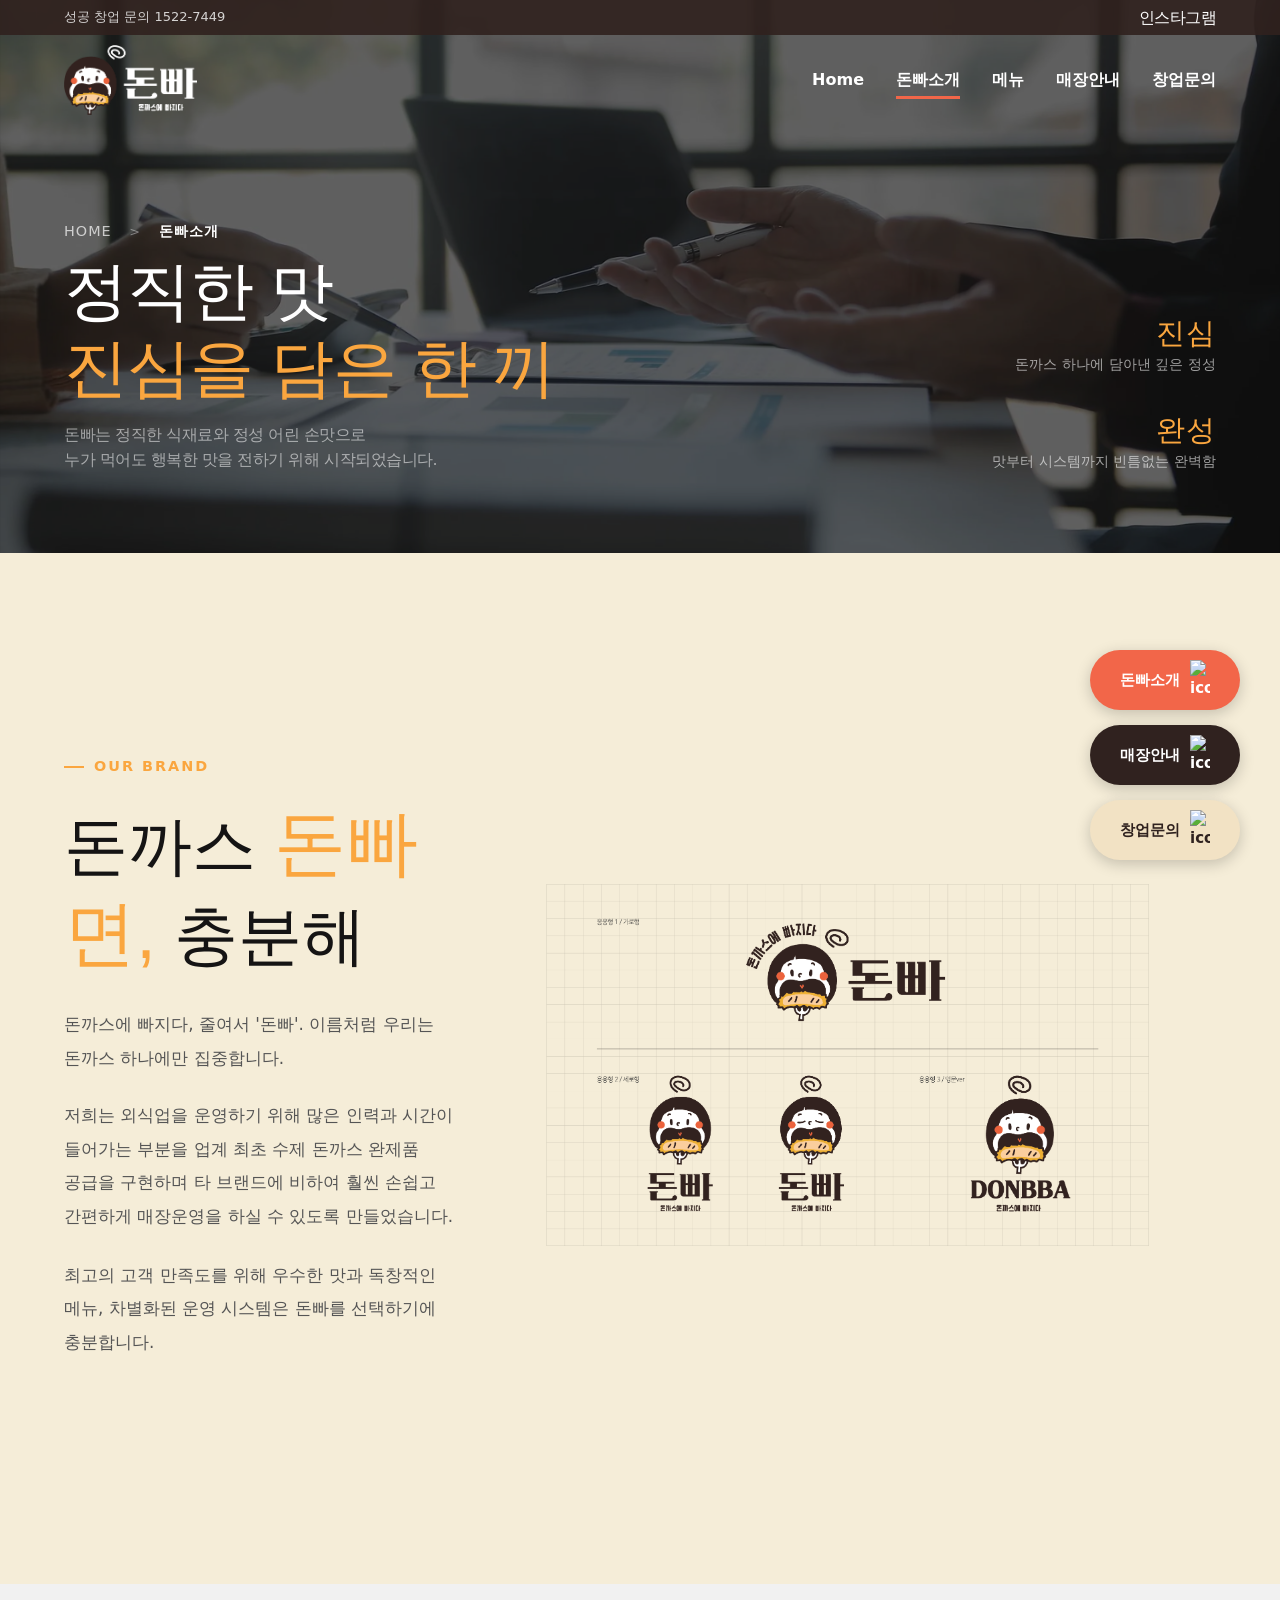
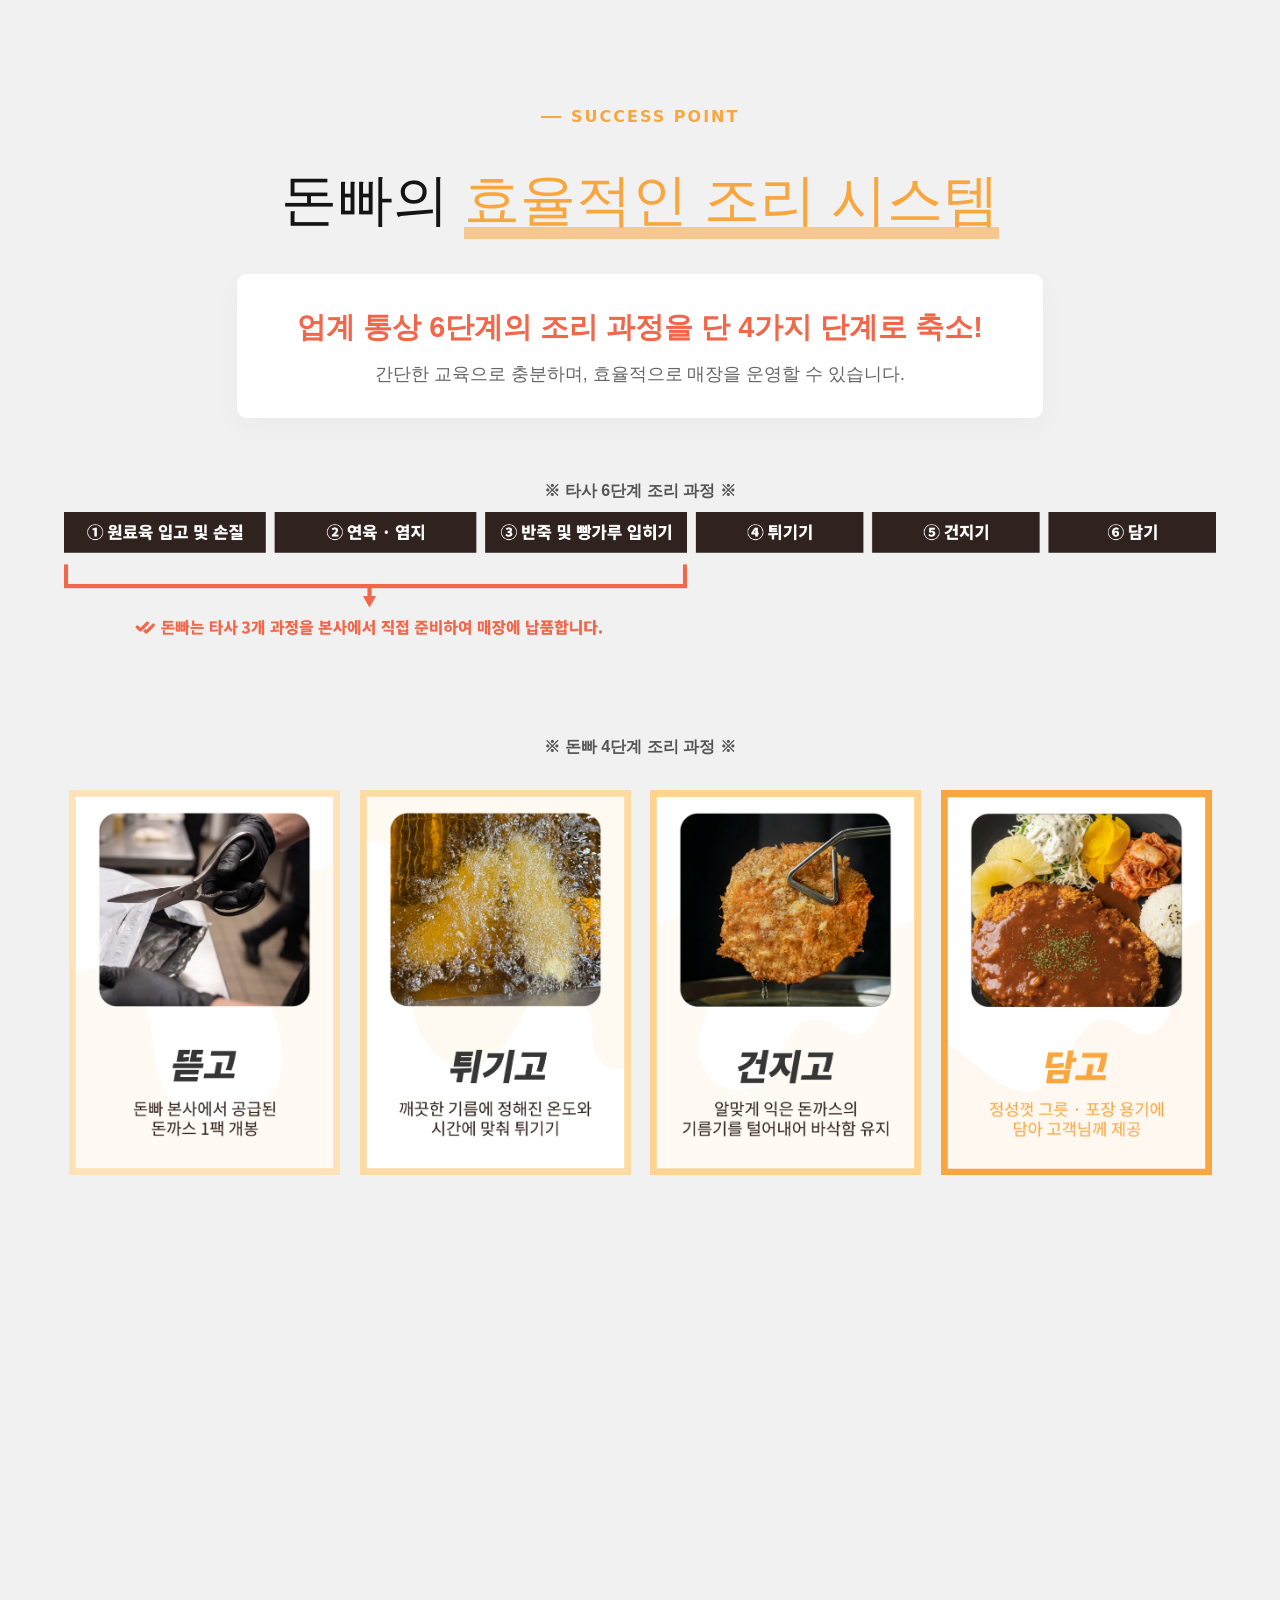
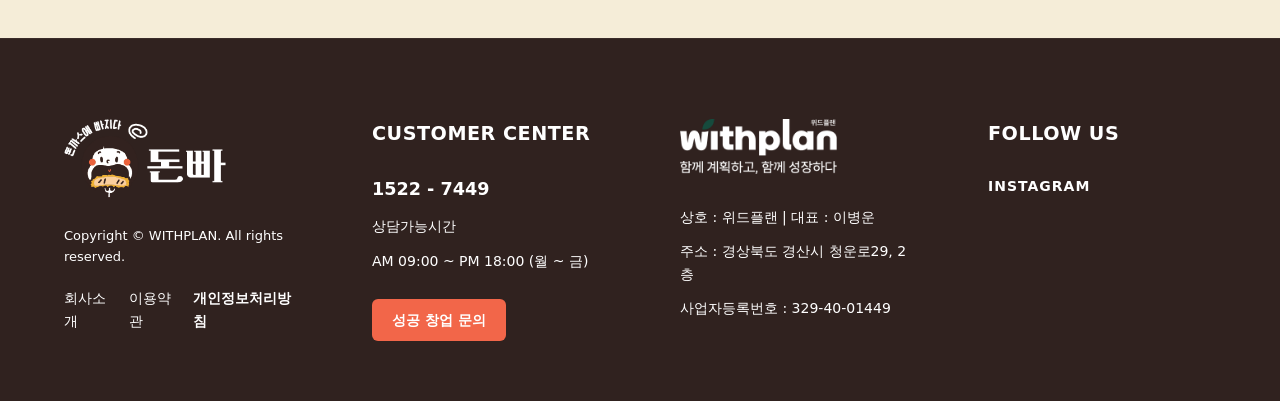
==== commit 802d0766: "컬러수정_260602" ====
--- a/about.html
+++ b/about.html
@@ -89,8 +89,8 @@
             </div>
         </section>
 
-        <section class="section our-brand-section reveal">
-            <div class="container">
+        <section class="section our-brand-section">
+            <div class="container reveal">
                 <div class="brand-section">
                     <div class="brand-text">
                         <div class="subtitle" style="margin-bottom: 20px;">OUR BRAND</div>
@@ -119,8 +119,8 @@
             </div>
         </section> <!-- Close the BRAND section -->
 
-        <section class="cooking-system-section reveal">
-            <div class="container">
+        <section class="cooking-system-section">
+            <div class="container reveal">
                 <div class="cooking-system-header">
                     <span class="subtitle reveal">SUCCESS POINT</span>
                     <h2 class="cooking-system-title">돈빠의 <span>효율적인 조리 시스템</span></h2>
--- a/css/common.css
+++ b/css/common.css
@@ -417,7 +417,7 @@
 }
 
 footer {
-    background: #151414;
+    background: #30221F;
     color: var(--white);
     padding: 80px 5% 60px;
     font-size: 14px;
@@ -1531,7 +1531,7 @@
 
 .modal-body {
     line-height: 1.8;
-    color: var(--text-color);
+    color: #151414;
     font-weight: 500;
     /* 본문 두께 높임 */
 }
--- a/css/about.css
+++ b/css/about.css
@@ -3,7 +3,7 @@
 }
 
 .our-brand-section {
-    background-color: #ffffff;
+    background-color: #F5EDD8;
 }
 
 .our-brand-section .brand-title {
@@ -126,7 +126,7 @@
 
 .history-section {
     padding: 120px 5%;
-    background-color: #F1F1F1;
+    background-color: #F5EDD8;
     /* FAQ theme color */
 }
 
@@ -808,8 +808,7 @@
 .cooking-system-section {
     padding: 120px 0 0;
     /* Bottom padding removed as efficiency-grid will fill it */
-    background-color: var(--bg-color);
-    /* Reverted to original ivory */
+    background-color: #F1F1F1;
     text-align: center;
 }
 
@@ -848,7 +847,7 @@
 .cooking-system-title {
     font-size: 3.5rem;
     font-weight: 100;
-    color: #ffffff;
+    color: #151414;
     margin-bottom: 30px;
 }
 
@@ -936,13 +935,13 @@
 .step-card h4 {
     font-size: 1.8rem;
     font-weight: 900;
-    color: #ffffff;
+    color: #151414;
     margin-bottom: 10px;
 }
 
 .step-card p {
     font-size: 1rem;
-    color: #E5DDD0;
+    color: #555555;
     font-weight: 500;
     word-break: keep-all;
     line-height: 1.6;
@@ -1019,7 +1018,7 @@
     font-family: 'Noto Sans KR', sans-serif;
     font-size: 1rem;
     font-weight: 800;
-    color: #ffffff;
+    color: #555555;
     margin-bottom: 8px;
     /* 간격 좁힘 */
 }
@@ -1054,7 +1053,7 @@
 
 /* Bottom Icons */
 .efficiency-grid {
-    background: #151414;
+    background: #F1F1F1;
     padding: 60px 0;
     width: 100%;
     margin-top: 100px;
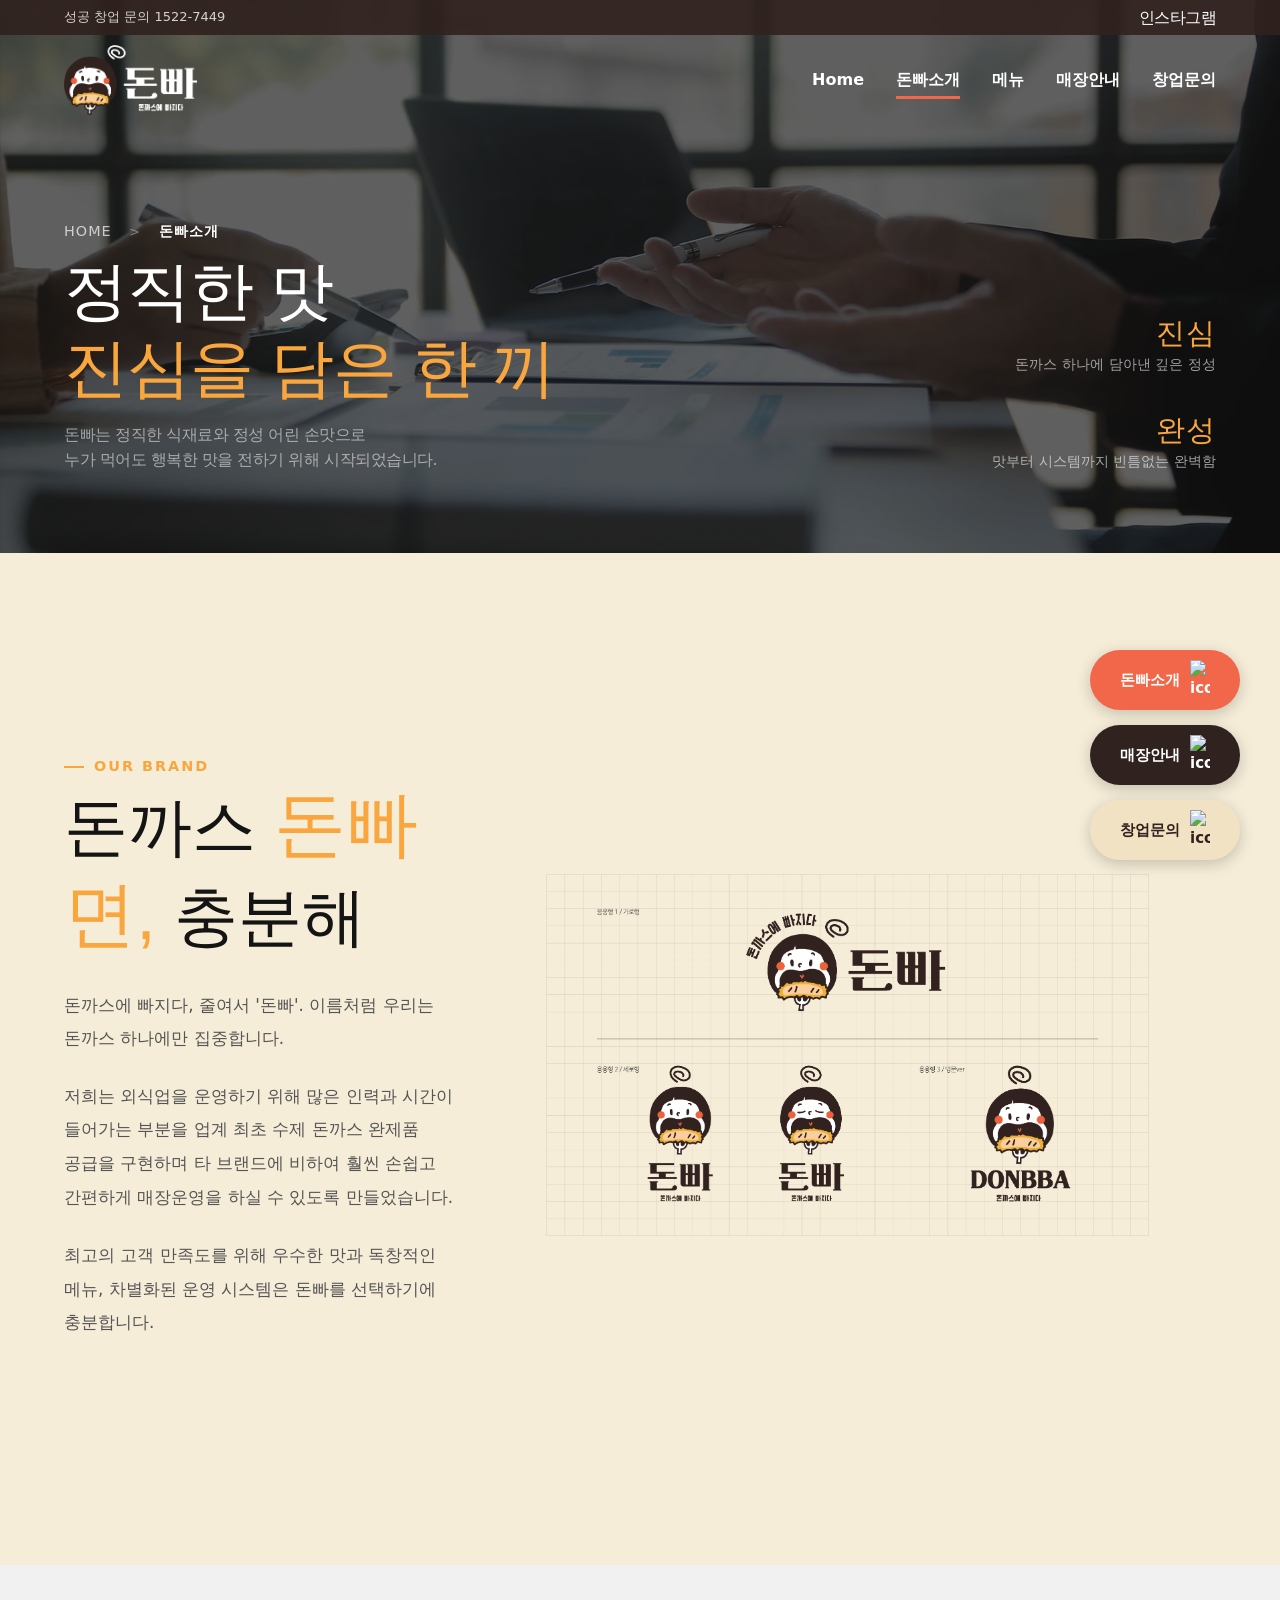
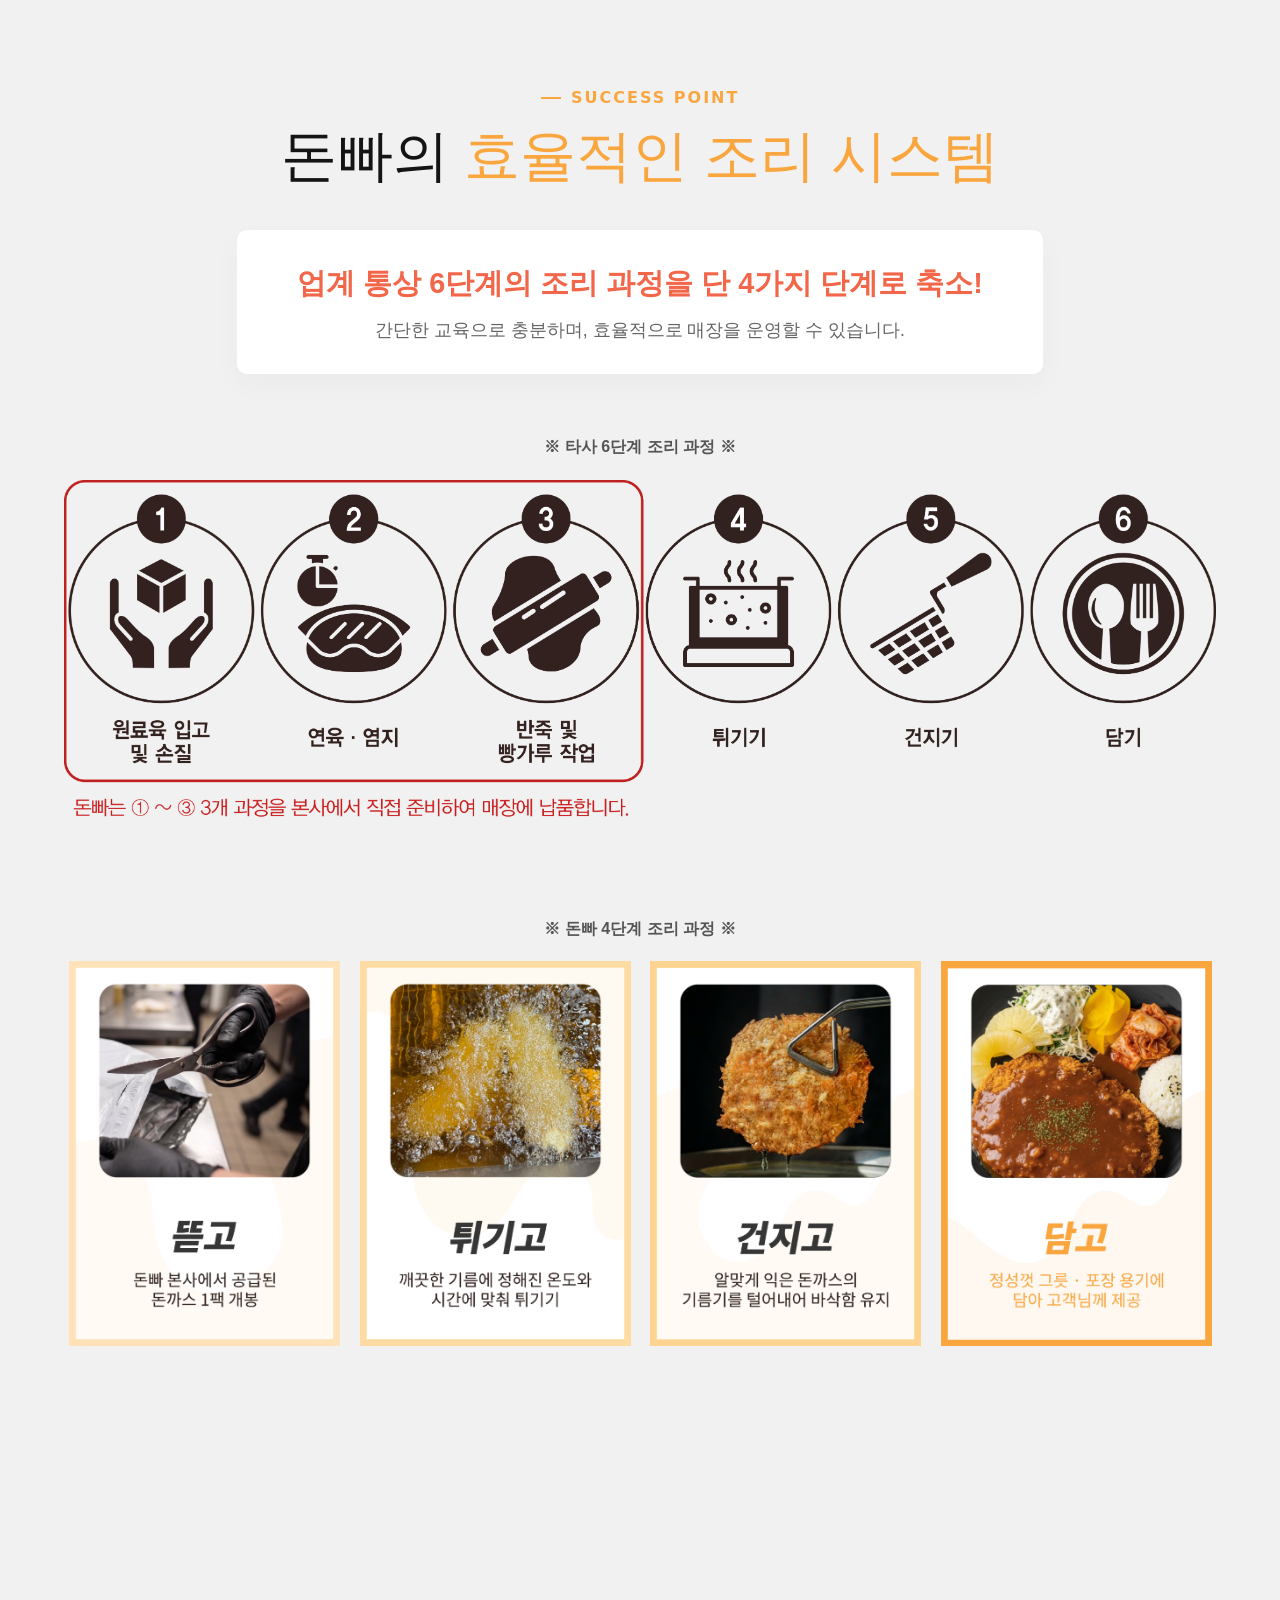
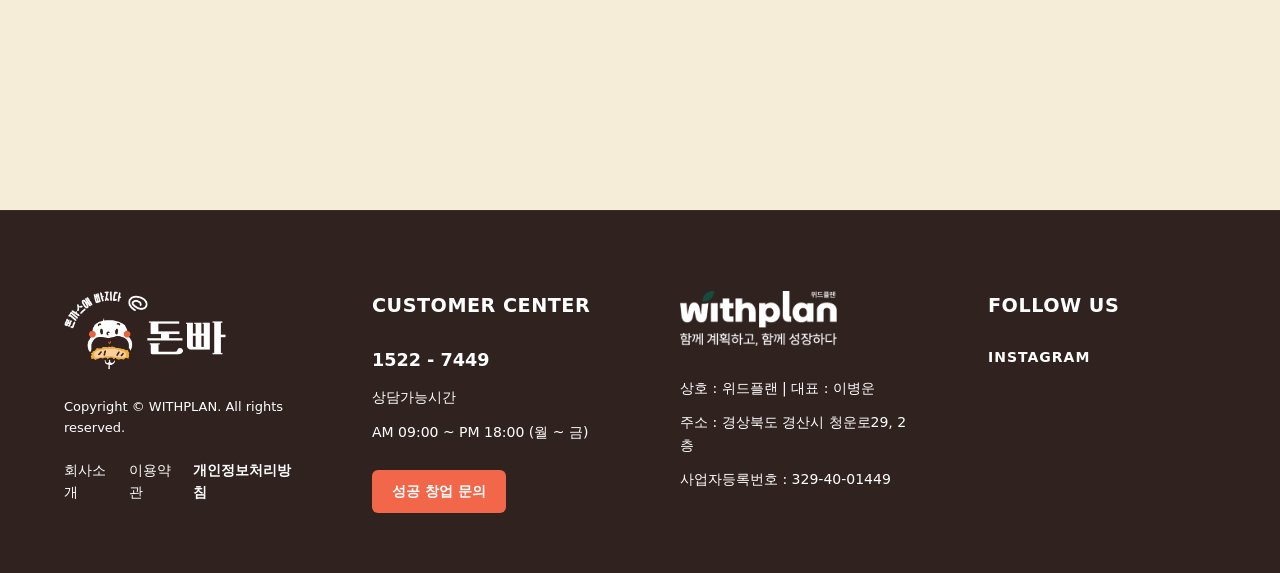
==== commit 554e4e91: "이미지 수정" ====
--- a/about.html
+++ b/about.html
@@ -93,7 +93,7 @@
             <div class="container reveal">
                 <div class="brand-section">
                     <div class="brand-text">
-                        <div class="subtitle" style="margin-bottom: 20px;">OUR BRAND</div>
+                        <div class="subtitle">OUR BRAND</div>
                         <h2 class="brand-title">
                             돈까스 <em>돈빠면,</em> <span>충분해</span>
                         </h2>
@@ -326,6 +326,42 @@
     </footer>
 
     <script src="js/common.js"></script>
+
+    <!-- Image Modal -->
+    <div id="image-modal" class="modal modal-image">
+        <span class="close-modal">&times;</span>
+        <img class="modal-content" id="modal-img" style="max-width: 90%; height: auto;">
+    </div>
+
+    <script>
+        // 6단계 조리과정 이미지 클릭 시 크게 보기 (전체 해상도 공통)
+        const arrowImg = document.querySelector('.comparison-arrow-img');
+        const imgModal = document.getElementById('image-modal');
+        const imgModalImg = document.getElementById('modal-img');
+        const imgModalClose = imgModal.querySelector('.close-modal');
+
+        if (arrowImg && imgModal && imgModalImg) {
+            arrowImg.addEventListener('click', () => {
+                if (window.innerWidth <= 768) {
+                    imgModalImg.src = arrowImg.src;
+                    imgModal.classList.add('show');
+                    document.body.style.overflow = 'hidden';
+                }
+            });
+
+            imgModalClose.addEventListener('click', () => {
+                imgModal.classList.remove('show');
+                document.body.style.overflow = '';
+            });
+
+            imgModal.addEventListener('click', (e) => {
+                if (e.target === imgModal) {
+                    imgModal.classList.remove('show');
+                    document.body.style.overflow = '';
+                }
+            });
+        }
+    </script>
 </body>
 
 </html>
--- a/css/about.css
+++ b/css/about.css
@@ -675,6 +675,10 @@
 }
 
 @media screen and (max-width: 768px) {
+    .cooking-system-section .subtitle {
+        margin-bottom: 6px !important;
+    }
+
     .brand-title {
         font-size: 2rem;
         line-height: 1.3;
@@ -804,6 +808,12 @@
     }
 }
 
+/* PC Subtitle Margins */
+.brand-text .subtitle,
+.section-title-wrap .subtitle {
+    margin-bottom: 0px !important;
+}
+
 /* Cooking System Section */
 .cooking-system-section {
     padding: 120px 0 0;
@@ -833,7 +843,7 @@
     color: #FAA63F;
     text-transform: uppercase;
     letter-spacing: 2px;
-    margin: 0 auto 25px;
+    margin: 0 auto 0;
     width: fit-content;
 }
 
@@ -855,17 +865,6 @@
     color: #FAA63F;
     position: relative;
     display: inline-block;
-}
-
-.cooking-system-title span::after {
-    content: '';
-    position: absolute;
-    bottom: 5px;
-    left: 0;
-    width: 100%;
-    height: 12px;
-    background: rgba(250, 166, 63, 0.55);
-    z-index: -1;
 }
 
 .cooking-system-subtitle-box {
@@ -999,13 +998,10 @@
 }
 
 .comparison-arrow-img {
-    position: absolute;
-    top: 0;
-    left: 0;
+    display: block;
     width: 100%;
     height: auto;
-    pointer-events: none;
-    z-index: 10;
+    margin: 0 auto;
 }
 
 .process-side-desc {
@@ -1019,13 +1015,13 @@
     font-size: 1rem;
     font-weight: 800;
     color: #555555;
-    margin-bottom: 8px;
+    margin-bottom: 20px;
     /* 간격 좁힘 */
 }
 
 .cooking-system-grid-label {
-    margin-top: 230px !important;
-    margin-bottom: 30px !important;
+    margin-top: 60px !important;
+    margin-bottom: 20px !important;
 }
 
 @media screen and (max-width: 1024px) {
@@ -1421,4 +1417,8 @@
         text-align: center;
         word-break: keep-all;
     }
+
+    .comparison-arrow-img {
+        cursor: pointer;
+    }
 }
